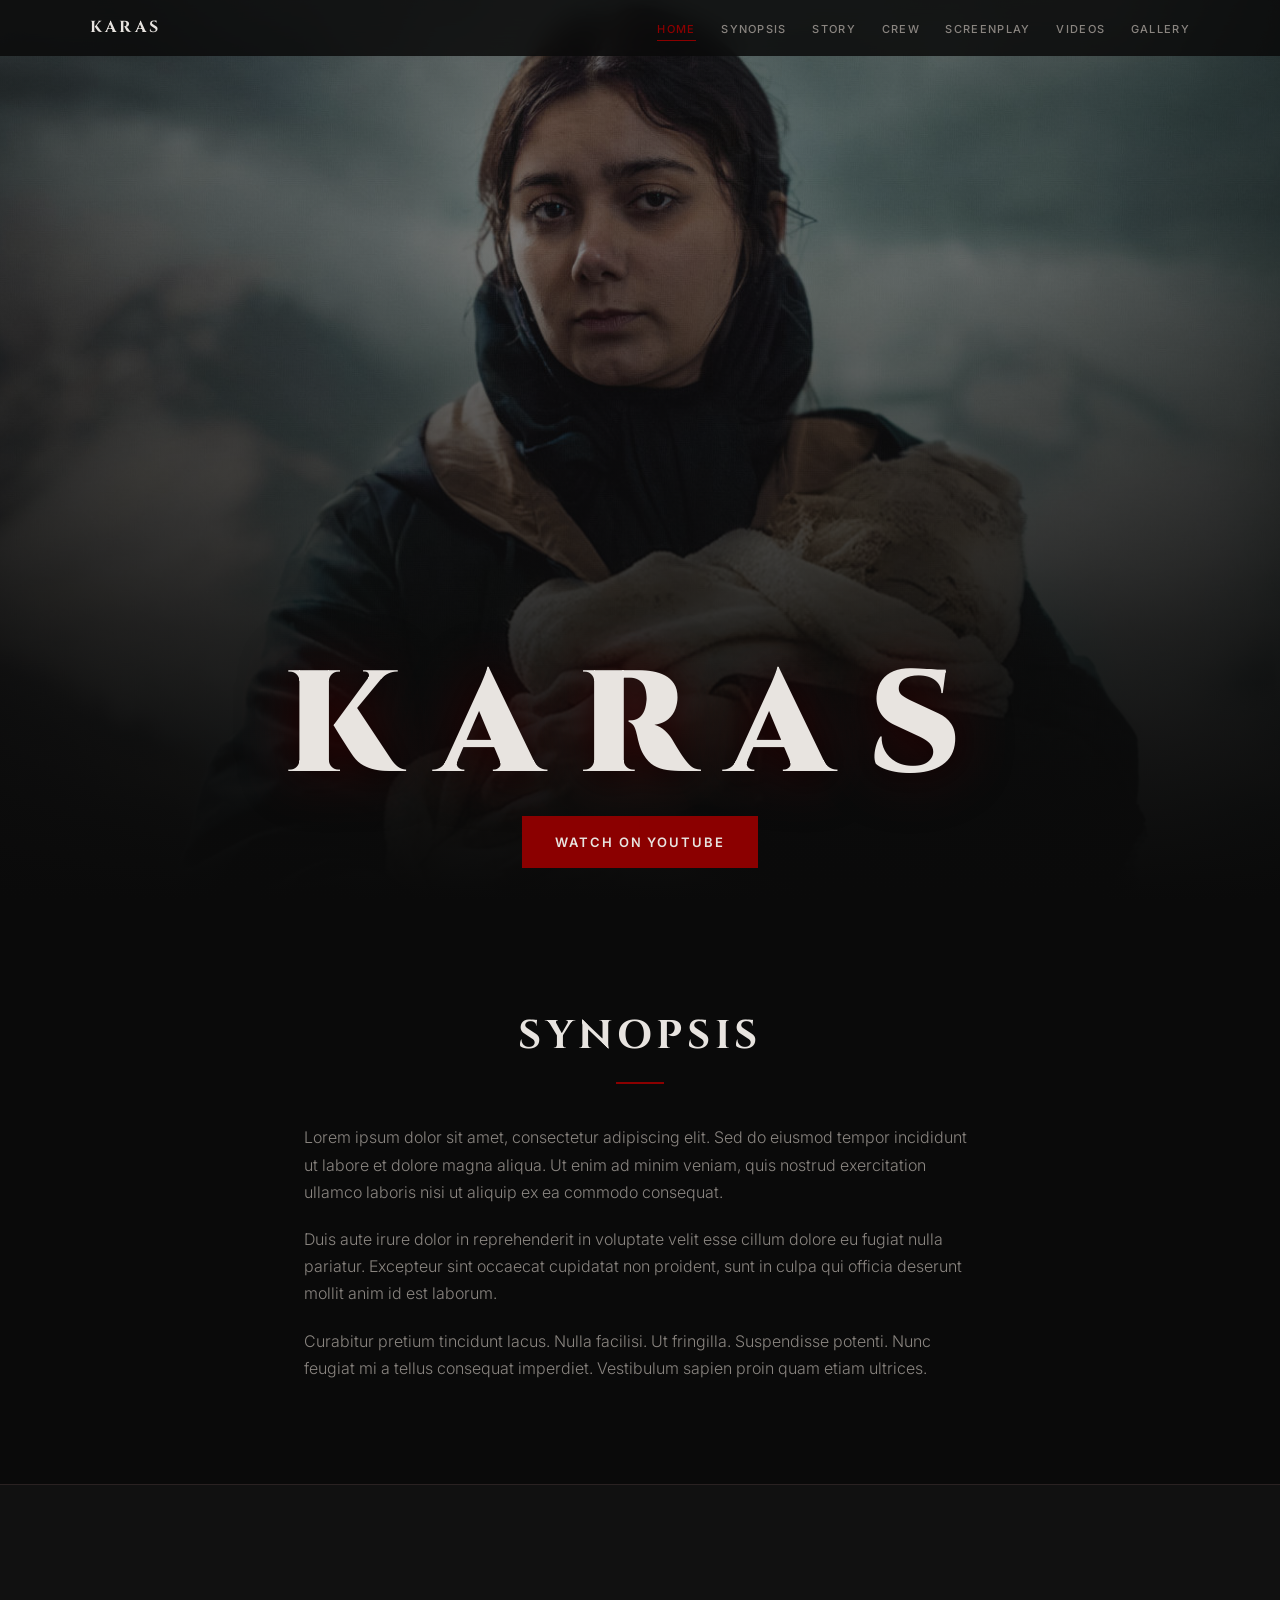
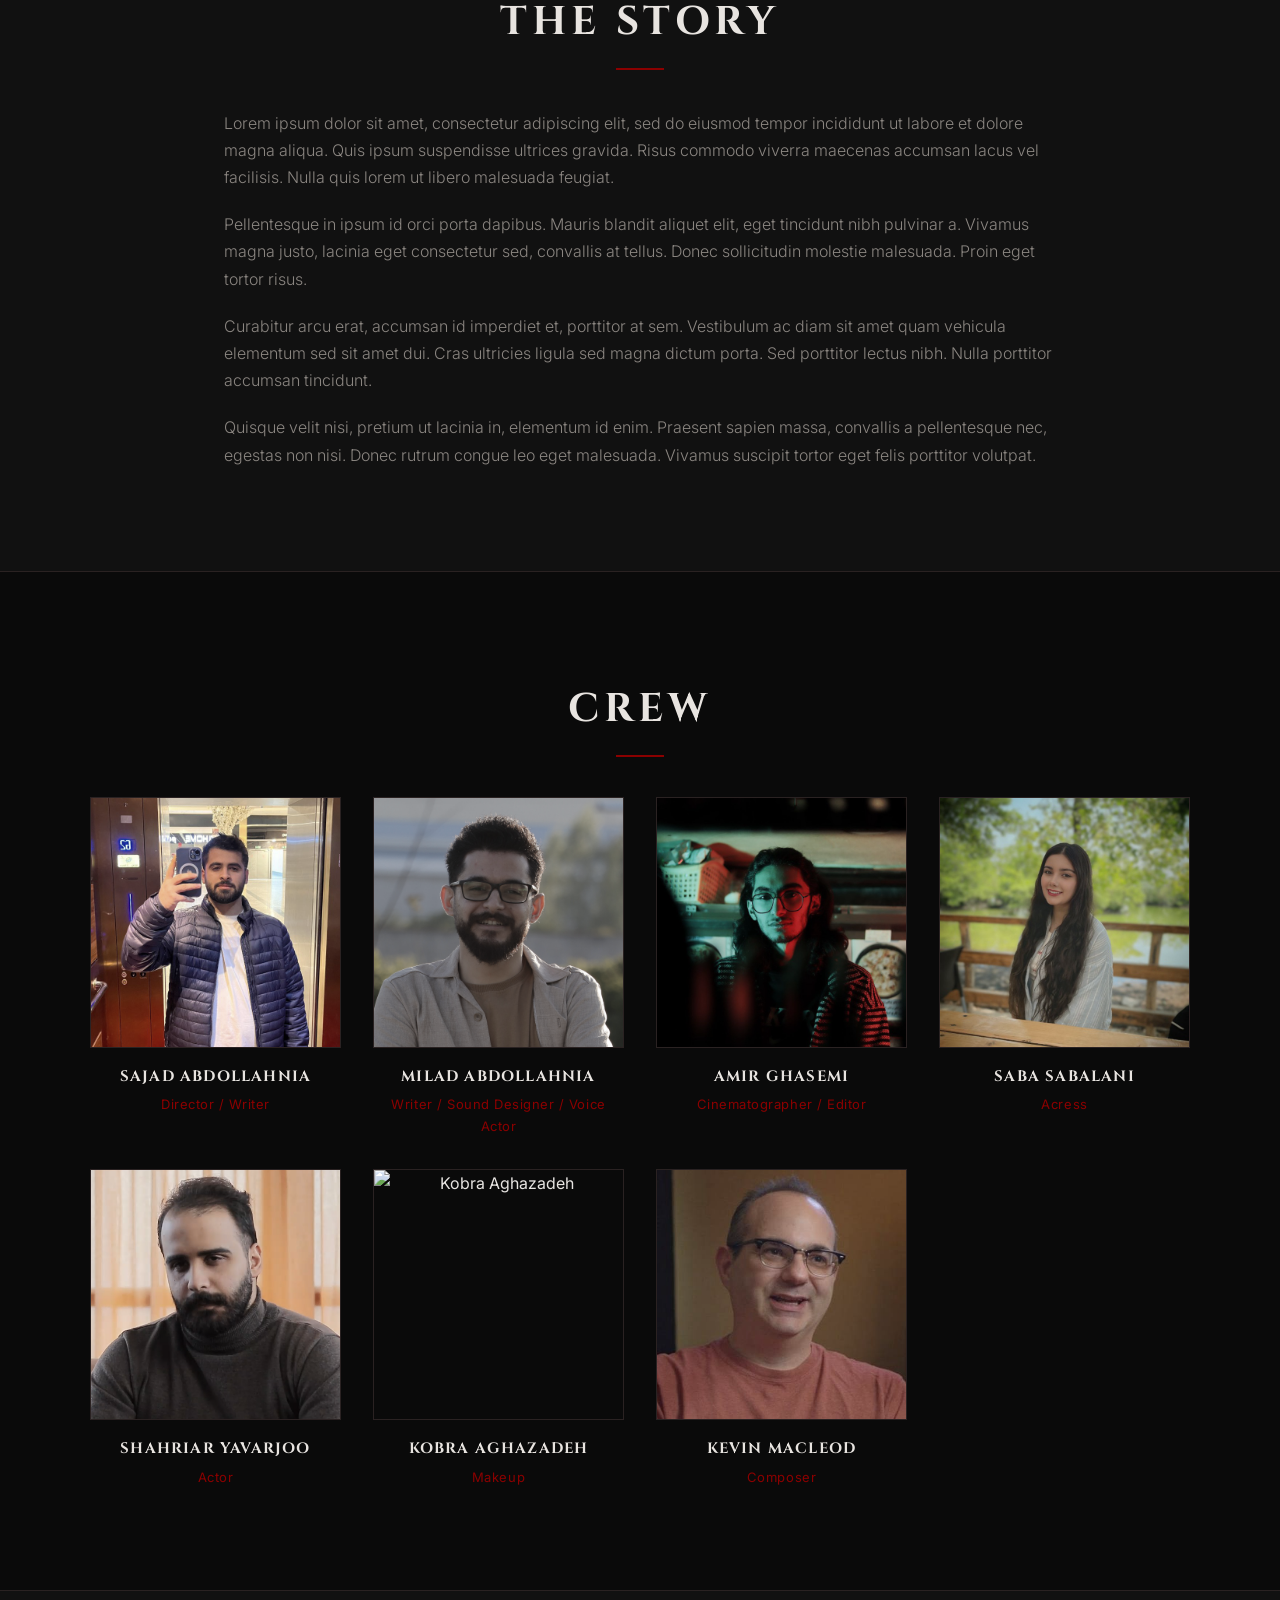
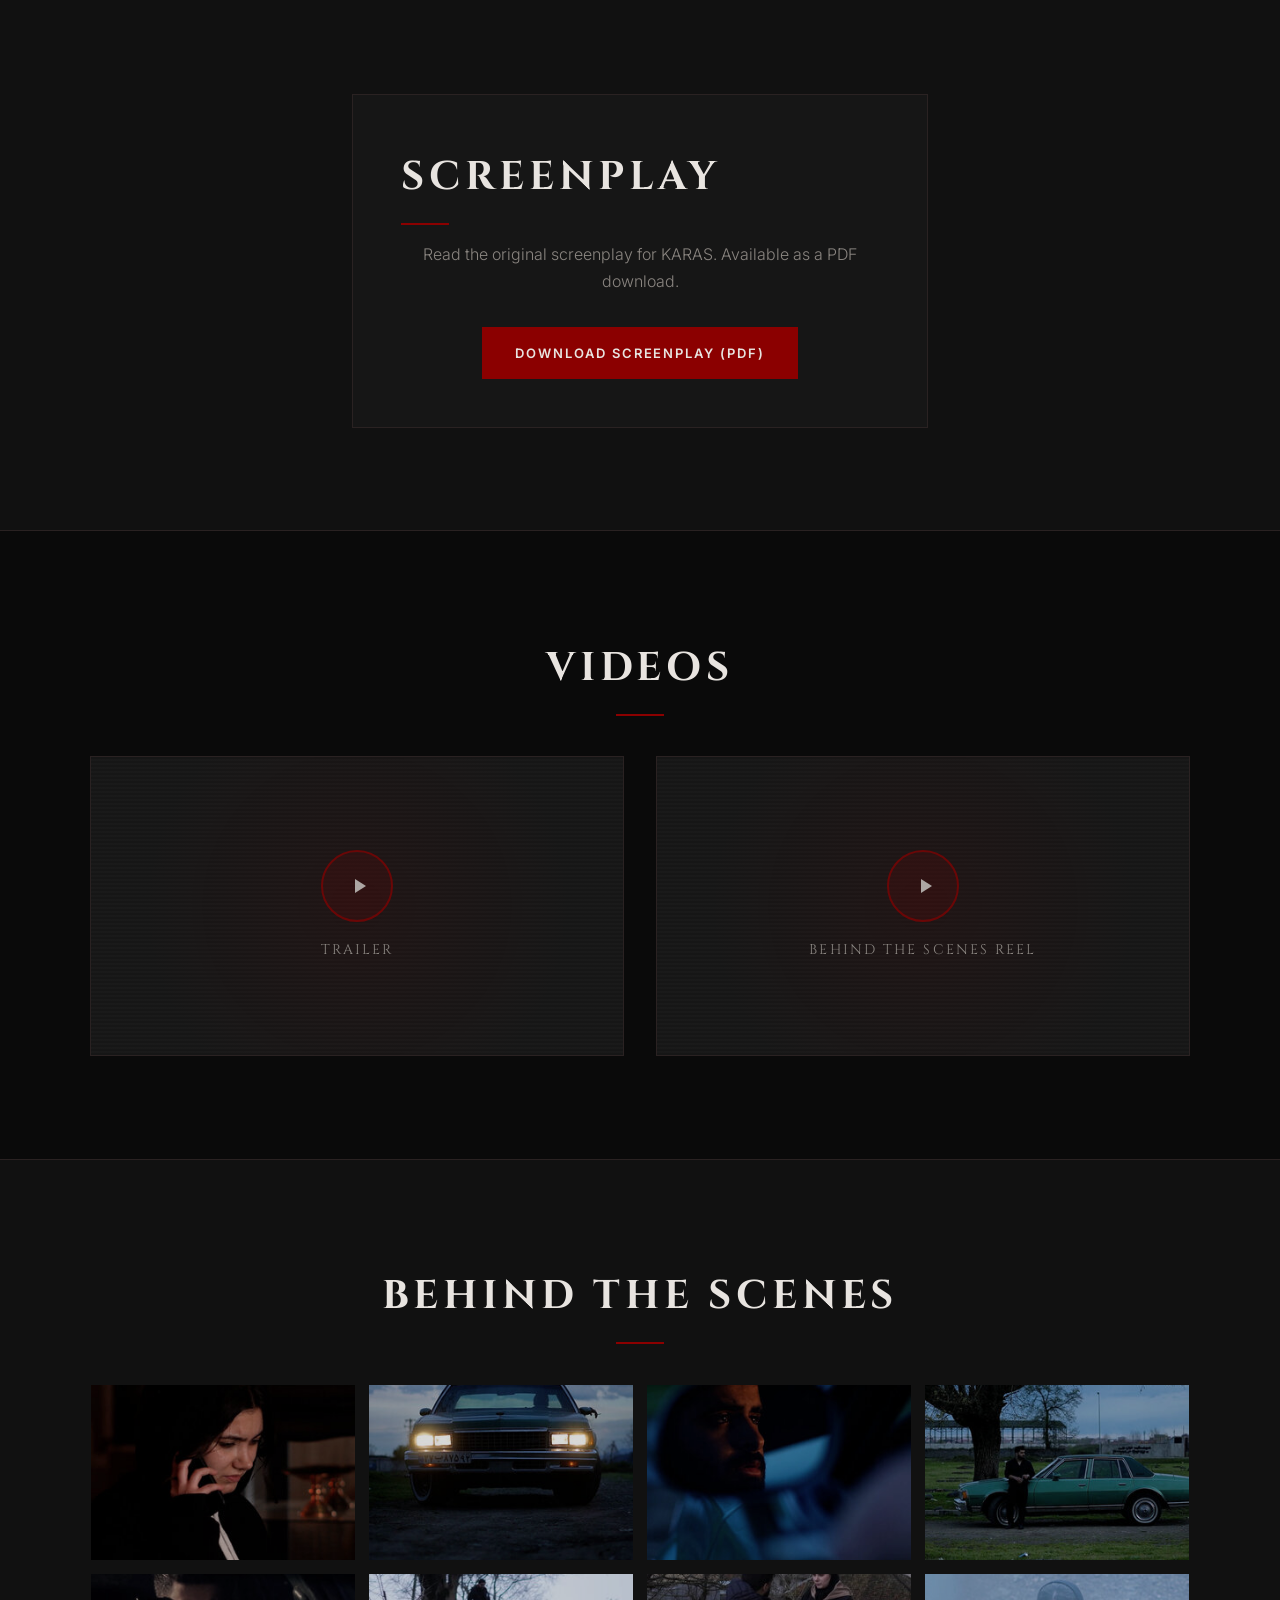
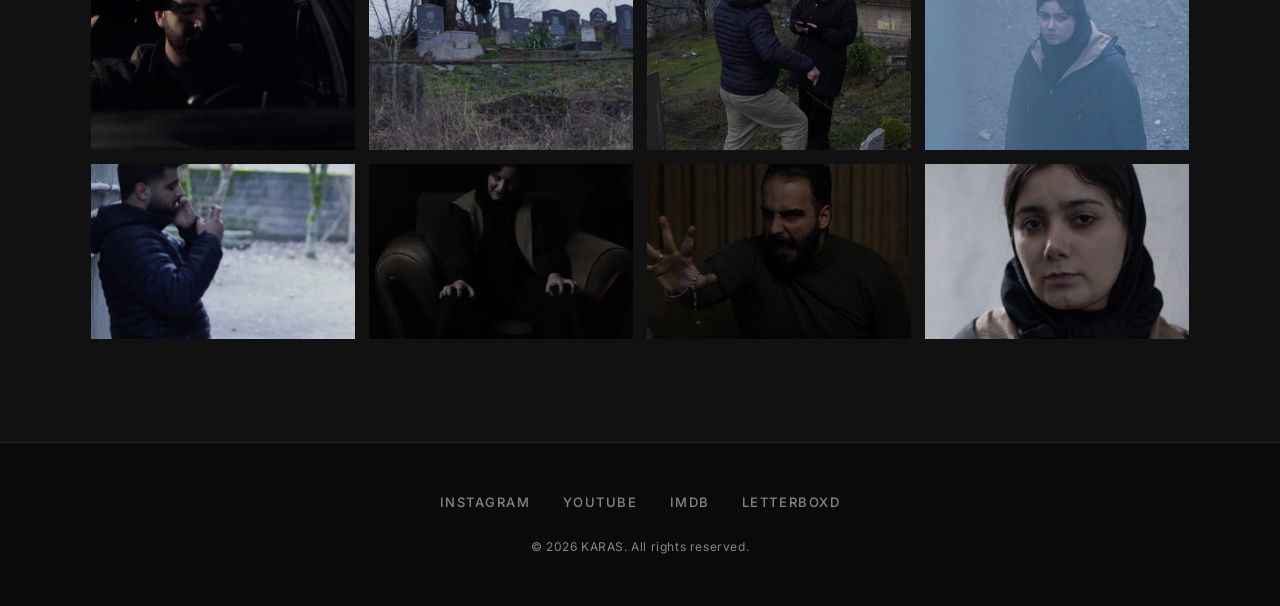
==== index.html @ c80a6f48 "add backstage images" ====
<!DOCTYPE html>
<html lang="en">
<head>
  <meta charset="UTF-8">
  <meta name="viewport" content="width=device-width, initial-scale=1.0">
  <meta name="description" content="KARAS — a horror short film. Watch the trailer, meet the crew, and explore behind the scenes.">
  <title>KARAS — Horror Short Film</title>
  <link rel="preconnect" href="https://fonts.googleapis.com">
  <link rel="preconnect" href="https://fonts.gstatic.com" crossorigin>
  <link href="https://fonts.googleapis.com/css2?family=Cinzel:wght@700;900&family=Inter:wght@300;400;500;600&display=swap" rel="stylesheet">
  <link rel="stylesheet" href="css/style.css">
</head>
<body>

  <nav class="nav" id="nav" aria-label="Main navigation">
    <div class="nav__inner">
      <a href="#hero" class="nav__logo">KARAS</a>
      <ul class="nav__links">
        <li><a href="#hero" class="nav__link" data-section="hero">Home</a></li>
        <li><a href="#synopsis" class="nav__link" data-section="synopsis">Synopsis</a></li>
        <li><a href="#story" class="nav__link" data-section="story">Story</a></li>
        <li><a href="#crew" class="nav__link" data-section="crew">Crew</a></li>
        <li><a href="#screenplay" class="nav__link" data-section="screenplay">Screenplay</a></li>
        <li><a href="#videos" class="nav__link" data-section="videos">Videos</a></li>
        <li><a href="#gallery" class="nav__link" data-section="gallery">Gallery</a></li>
      </ul>
    </div>
  </nav>

  <!-- ===================== HERO ===================== -->
  <header id="hero" class="hero">
    <!-- TODO: replace with real poster background image -->
    <div class="hero__bg" style="background-image: url('/images/poster/cover-01-crop.jpg');"></div>
    <div class="hero__overlay"></div>
    <div class="hero__content">
      <h1 class="hero__title">KARAS</h1>
      <!-- TODO: replace with real tagline -->
      <a href="#videos" class="btn btn--primary hero__cta">Watch on YouTube</a>
    </div>
    <div class="hero__scroll-hint" aria-hidden="true">
      <span></span>
    </div>
  </header>

  <main>

    <!-- ===================== SYNOPSIS ===================== -->
    <section id="synopsis" class="section section--synopsis">
      <div class="container">
        <h2 class="section__title">Synopsis</h2>
        <div class="section__body prose">
          <!-- TODO: real synopsis text -->
          <p>Lorem ipsum dolor sit amet, consectetur adipiscing elit. Sed do eiusmod tempor incididunt ut labore et dolore magna aliqua. Ut enim ad minim veniam, quis nostrud exercitation ullamco laboris nisi ut aliquip ex ea commodo consequat.</p>
          <!-- TODO: real synopsis text -->
          <p>Duis aute irure dolor in reprehenderit in voluptate velit esse cillum dolore eu fugiat nulla pariatur. Excepteur sint occaecat cupidatat non proident, sunt in culpa qui officia deserunt mollit anim id est laborum.</p>
          <!-- TODO: real synopsis text -->
          <p>Curabitur pretium tincidunt lacus. Nulla facilisi. Ut fringilla. Suspendisse potenti. Nunc feugiat mi a tellus consequat imperdiet. Vestibulum sapien proin quam etiam ultrices.</p>
        </div>
      </div>
    </section>

    <!-- ===================== THE STORY ===================== -->
    <section id="story" class="section section--story">
      <div class="container">
        <h2 class="section__title">The Story</h2>
        <div class="section__body prose prose--wide">
          <!-- TODO: real story / narrative text -->
          <p>Lorem ipsum dolor sit amet, consectetur adipiscing elit, sed do eiusmod tempor incididunt ut labore et dolore magna aliqua. Quis ipsum suspendisse ultrices gravida. Risus commodo viverra maecenas accumsan lacus vel facilisis. Nulla quis lorem ut libero malesuada feugiat.</p>
          <!-- TODO: real story / narrative text -->
          <p>Pellentesque in ipsum id orci porta dapibus. Mauris blandit aliquet elit, eget tincidunt nibh pulvinar a. Vivamus magna justo, lacinia eget consectetur sed, convallis at tellus. Donec sollicitudin molestie malesuada. Proin eget tortor risus.</p>
          <!-- TODO: real story / narrative text -->
          <p>Curabitur arcu erat, accumsan id imperdiet et, porttitor at sem. Vestibulum ac diam sit amet quam vehicula elementum sed sit amet dui. Cras ultricies ligula sed magna dictum porta. Sed porttitor lectus nibh. Nulla porttitor accumsan tincidunt.</p>
          <!-- TODO: real story / narrative text -->
          <p>Quisque velit nisi, pretium ut lacinia in, elementum id enim. Praesent sapien massa, convallis a pellentesque nec, egestas non nisi. Donec rutrum congue leo eget malesuada. Vivamus suscipit tortor eget felis porttitor volutpat.</p>
        </div>
      </div>
    </section>

    <!-- ===================== CREW ===================== -->
    <section id="crew" class="section section--crew">
      <div class="container">
        <h2 class="section__title">Crew</h2>
        <div class="crew-grid">

          <article class="crew-card">
            <div class="crew-card__photo">
              <img src="/images/crew/sajad-abdollahnia.jpg" alt="Sajad Abdollahnia" loading="lazy" width="400" height="400">
            </div>
            <h3 class="crew-card__name">Sajad Abdollahnia</h3>
            <p class="crew-card__role">Director / Writer</p>
          </article>

          <article class="crew-card">
            <div class="crew-card__photo">
              <img src="/images/crew/milad-abdollahnia.jpg" alt="Milad Abdollahnia" loading="lazy" width="400" height="400">
            </div>
            <h3 class="crew-card__name">Milad Abdollahnia</h3>
            <p class="crew-card__role">Writer / Sound Designer / Voice Actor</p>
          </article>

          <article class="crew-card">
            <div class="crew-card__photo">
              <img src="/images/crew/amir-ghasemi.jpg" alt="Amir Ghasemi" loading="lazy" width="400" height="400">
            </div>
            <h3 class="crew-card__name">Amir Ghasemi</h3>
            <p class="crew-card__role">Cinematographer / Editor</p>
          </article>

          <article class="crew-card">
            <div class="crew-card__photo">
              <img src="/images/crew/saba-sabalani.jpg" alt="Saba Sabalani" loading="lazy" width="400" height="400">
            </div>
            <h3 class="crew-card__name">Saba Sabalani</h3>
            <p class="crew-card__role">Acress</p>
          </article>

          <article class="crew-card">
            <div class="crew-card__photo">
              <img src="/images/crew/shahriar-yavarjoo.png" alt="Shahriar Yavarjoo" loading="lazy" width="400" height="400">
            </div>
            <h3 class="crew-card__name">Shahriar Yavarjoo</h3>
            <p class="crew-card__role">Actor</p>
          </article>

          <article class="crew-card">
            <div class="crew-card__photo">
              <img src="https://placehold.co/400x400/1a1a1a/8b0000?text=Crew+Name" alt="Kobra Aghazadeh" loading="lazy" width="400" height="400">
            </div>
            <h3 class="crew-card__name">Kobra Aghazadeh</h3>
            <p class="crew-card__role">Makeup</p>
          </article>

          <article class="crew-card">
            <div class="crew-card__photo">
              <img src="/images/crew/kevin-macleod.jpg" alt="Kevin MacLeod" loading="lazy" width="400" height="400">
            </div>
            <h3 class="crew-card__name">Kevin MacLeod</h3>
            <p class="crew-card__role">Composer</p>
          </article>

        </div>
      </div>
    </section>

    <!-- ===================== SCREENPLAY ===================== -->
    <section id="screenplay" class="section section--screenplay">
      <div class="container">
        <div class="screenplay-card">
          <h2 class="section__title section__title--inline">Screenplay</h2>
          <!-- TODO: real screenplay description -->
          <p class="screenplay-card__text">Read the original screenplay for KARAS. Available as a PDF download.</p>
          <a href="/screenplay/karas-screenplay.pdf" class="btn btn--primary" download>
            <!-- TODO: link to real screenplay PDF -->
            Download Screenplay (PDF)
          </a>
        </div>
      </div>
    </section>

    <!-- ===================== VIDEOS ===================== -->
    <section id="videos" class="section section--videos">
      <div class="container">
        <h2 class="section__title">Videos</h2>
        <div class="video-grid">

          <!-- TODO: replace with real trailer embed -->
          <div class="video-placeholder" role="img" aria-label="Trailer video placeholder">
            <div class="video-placeholder__inner">
              <button class="video-placeholder__play" type="button" aria-label="Play Trailer" disabled>
                <svg viewBox="0 0 24 24" aria-hidden="true"><path d="M8 5v14l11-7z"/></svg>
              </button>
              <span class="video-placeholder__label">Trailer</span>
            </div>
          </div>

          <!-- TODO: replace with real behind the scenes reel embed -->
          <div class="video-placeholder" role="img" aria-label="Behind the Scenes Reel video placeholder">
            <div class="video-placeholder__inner">
              <button class="video-placeholder__play" type="button" aria-label="Play Behind the Scenes Reel" disabled>
                <svg viewBox="0 0 24 24" aria-hidden="true"><path d="M8 5v14l11-7z"/></svg>
              </button>
              <span class="video-placeholder__label">Behind the Scenes Reel</span>
            </div>
          </div>

        </div>
      </div>
    </section>

    <!-- ===================== BEHIND THE SCENES GALLERY ===================== -->
    <section id="gallery" class="section section--gallery">
      <div class="container">
        <h2 class="section__title">Behind the Scenes</h2>
        <div class="gallery-grid">

          <button class="gallery-item" type="button" data-lightbox="/images/backstage/01.jpg" aria-label="View behind the scenes photo 1">
            <img src="/images/backstage/300x300/01.jpg" alt="Behind the scenes still 1" loading="lazy" width="600" height="400">
          </button>

          <button class="gallery-item" type="button" data-lightbox="/images/backstage/02.jpg" aria-label="View behind the scenes photo 2">
            <img src="/images/backstage/300x300/02.jpg" alt="Behind the scenes still 2" loading="lazy" width="600" height="400">
          </button>

          <button class="gallery-item" type="button" data-lightbox="/images/backstage/03.jpg" aria-label="View behind the scenes photo 3">
            <img src="/images/backstage/300x300/03.jpg" alt="Behind the scenes still 3" loading="lazy" width="600" height="400">
          </button>

          <button class="gallery-item" type="button" data-lightbox="/images/backstage/04.jpg" aria-label="View behind the scenes photo 4">
            <img src="/images/backstage/300x300/04.jpg" alt="Behind the scenes still 4" loading="lazy" width="600" height="400">
          </button>

          <button class="gallery-item" type="button" data-lightbox="/images/backstage/05.jpg" aria-label="View behind the scenes photo 5">
            <img src="/images/backstage/300x300/05.jpg" alt="Behind the scenes still 5" loading="lazy" width="600" height="400">
          </button>

          <button class="gallery-item" type="button" data-lightbox="/images/backstage/06.jpg" aria-label="View behind the scenes photo 6">
            <img src="/images/backstage/300x300/06.jpg" alt="Behind the scenes still 6" loading="lazy" width="600" height="400">
          </button>

          <button class="gallery-item" type="button" data-lightbox="/images/backstage/07.jpg" aria-label="View behind the scenes photo 7">
            <img src="/images/backstage/300x300/07.jpg" alt="Behind the scenes still 7" loading="lazy" width="600" height="400">
          </button>

          <button class="gallery-item" type="button" data-lightbox="/images/backstage/08.jpg" aria-label="View behind the scenes photo 8">
            <img src="/images/backstage/300x300/08.jpg" alt="Behind the scenes still 8" loading="lazy" width="600" height="400">
          </button>

          <button class="gallery-item" type="button" data-lightbox="/images/backstage/09.jpg" aria-label="View behind the scenes photo 9">
            <img src="/images/backstage/300x300/09.jpg" alt="Behind the scenes still 9" loading="lazy" width="600" height="400">
          </button>

          <button class="gallery-item" type="button" data-lightbox="/images/backstage/10.jpg" aria-label="View behind the scenes photo 10">
            <img src="/images/backstage/300x300/10.jpg" alt="Behind the scenes still 10" loading="lazy" width="600" height="400">
          </button>

          <button class="gallery-item" type="button" data-lightbox="/images/backstage/11.jpg" aria-label="View behind the scenes photo 11">
            <img src="/images/backstage/300x300/11.jpg" alt="Behind the scenes still 11" loading="lazy" width="600" height="400">
          </button>

          <button class="gallery-item" type="button" data-lightbox="/images/backstage/12.jpg" aria-label="View behind the scenes photo 12">
            <img src="/images/backstage/300x300/12.jpg" alt="Behind the scenes still 12" loading="lazy" width="600" height="400">
          </button>

        </div>
      </div>
    </section>

  </main>

  <!-- ===================== FOOTER ===================== -->
  <footer class="footer">
    <div class="container footer__inner">
      <nav class="footer__social" aria-label="Social media links">
        <!-- TODO: replace with real social media URLs -->
        <a href="#" class="footer__social-link" aria-label="Instagram">Instagram</a>
        <!-- TODO: replace with real social media URLs -->
        <a href="#" class="footer__social-link" aria-label="YouTube">YouTube</a>
        <!-- TODO: replace with real social media URLs -->
        <a href="#" class="footer__social-link" aria-label="IMDb">IMDb</a>
        <!-- TODO: replace with real social media URLs -->
        <a href="#" class="footer__social-link" aria-label="Letterboxd">Letterboxd</a>
      </nav>
      <!-- TODO: update copyright year and holder -->
      <p class="footer__copy">&copy; 2026 KARAS. All rights reserved.</p>
    </div>
  </footer>

  <!-- Lightbox -->
  <div id="lightbox" class="lightbox" hidden aria-hidden="true" role="dialog" aria-modal="true" aria-label="Image viewer">
    <button class="lightbox__close" type="button" aria-label="Close lightbox">&times;</button>
    <button class="lightbox__nav lightbox__nav--prev" type="button" aria-label="Previous image">&#8249;</button>
    <button class="lightbox__nav lightbox__nav--next" type="button" aria-label="Next image">&#8250;</button>
    <div class="lightbox__content">
      <img class="lightbox__img" src="" alt="">
    </div>
  </div>

  <script src="js/script.js"></script>
</body>
</html>
---- css/style.css ----
/* ===================== VARIABLES ===================== */
:root {
  --color-bg: #0a0a0a;
  --color-bg-elevated: #111111;
  --color-bg-card: #161616;
  --color-text: #e8e4e0;
  --color-text-muted: #8a8580;
  --color-accent: #8b0000;
  --color-accent-hover: #a50000;
  --color-accent-glow: rgba(139, 0, 0, 0.35);
  --color-border: #2a2222;

  --font-display: 'Cinzel', Georgia, serif;
  --font-body: 'Inter', system-ui, sans-serif;

  --container-max: 1100px;
  --section-padding: clamp(4rem, 8vw, 7rem);
  --nav-height: 3.5rem;
  --transition: 0.3s ease;
}

/* ===================== RESET & BASE ===================== */
*,
*::before,
*::after {
  box-sizing: border-box;
  margin: 0;
  padding: 0;
}

html {
  scroll-behavior: smooth;
  scroll-padding-top: var(--nav-height);
  font-size: 16px;
}

@media (prefers-reduced-motion: reduce) {
  html {
    scroll-behavior: auto;
  }
}

body {
  font-family: var(--font-body);
  font-weight: 400;
  line-height: 1.7;
  color: var(--color-text);
  background-color: var(--color-bg);
  -webkit-font-smoothing: antialiased;
}

img {
  display: block;
  max-width: 100%;
  height: auto;
}

a {
  color: inherit;
  text-decoration: none;
}

button {
  font: inherit;
  cursor: pointer;
  border: none;
  background: none;
  color: inherit;
}

/* ===================== UTILITIES ===================== */
.container {
  width: min(var(--container-max), 100% - 2rem);
  margin-inline: auto;
}

.section,
.hero {
  scroll-margin-top: var(--nav-height);
}

.section {
  padding-block: var(--section-padding);
}

/* ===================== NAV ===================== */
.nav {
  position: fixed;
  top: 0;
  left: 0;
  right: 0;
  z-index: 100;
  height: var(--nav-height);
  background: rgba(10, 10, 10, 0.85);
  backdrop-filter: blur(12px);
  -webkit-backdrop-filter: blur(12px);
  border-bottom: 1px solid transparent;
  transition: border-color var(--transition), background var(--transition);
}

.nav.is-scrolled {
  background: rgba(10, 10, 10, 0.95);
  border-bottom-color: var(--color-border);
}

.nav__inner {
  display: flex;
  align-items: center;
  justify-content: space-between;
  gap: 1.5rem;
  height: 100%;
  width: min(var(--container-max), 100% - 2rem);
  margin-inline: auto;
}

.nav__logo {
  flex-shrink: 0;
  font-family: var(--font-display);
  font-size: 1rem;
  font-weight: 700;
  letter-spacing: 0.2em;
  color: var(--color-text);
  transition: color var(--transition);
}

.nav__logo:hover,
.nav__logo:focus-visible {
  color: var(--color-accent);
  outline: none;
}

.nav__links {
  display: flex;
  align-items: center;
  gap: clamp(0.75rem, 2vw, 1.75rem);
  list-style: none;
  overflow-x: auto;
  scrollbar-width: none;
  -ms-overflow-style: none;
}

.nav__links::-webkit-scrollbar {
  display: none;
}

.nav__link {
  flex-shrink: 0;
  font-size: 0.6875rem;
  font-weight: 500;
  letter-spacing: 0.12em;
  text-transform: uppercase;
  color: var(--color-text-muted);
  white-space: nowrap;
  padding-block: 0.25rem;
  position: relative;
  transition: color var(--transition);
}

.nav__link::after {
  content: '';
  position: absolute;
  left: 0;
  right: 0;
  bottom: -0.125rem;
  height: 2px;
  background: var(--color-accent);
  transform: scaleX(0);
  transition: transform var(--transition);
}

.nav__link:hover,
.nav__link:focus-visible {
  color: var(--color-text);
  outline: none;
}

.nav__link.is-active {
  color: var(--color-accent);
}

.nav__link.is-active::after {
  transform: scaleX(1);
}

.section__title {
  font-family: var(--font-display);
  font-size: clamp(1.75rem, 4vw, 2.5rem);
  font-weight: 700;
  letter-spacing: 0.12em;
  text-transform: uppercase;
  color: var(--color-text);
  text-align: center;
  margin-bottom: 2.5rem;
  position: relative;
}

.section__title::after {
  content: '';
  display: block;
  width: 3rem;
  height: 2px;
  background: var(--color-accent);
  margin: 0.75rem auto 0;
}

.section__title--inline {
  text-align: left;
}

.section__title--inline::after {
  margin-left: 0;
}

.prose {
  max-width: 42rem;
  margin-inline: auto;
  color: var(--color-text-muted);
  font-weight: 300;
}

.prose--wide {
  max-width: 52rem;
}

.prose p + p {
  margin-top: 1.25rem;
}

/* ===================== BUTTONS ===================== */
.btn {
  display: inline-flex;
  align-items: center;
  justify-content: center;
  padding: 0.875rem 2rem;
  font-family: var(--font-body);
  font-size: 0.8125rem;
  font-weight: 600;
  letter-spacing: 0.15em;
  text-transform: uppercase;
  border: 1px solid var(--color-accent);
  transition: background var(--transition), color var(--transition), box-shadow var(--transition);
}

.btn--primary {
  color: var(--color-text);
  background: var(--color-accent);
}

.btn--primary:hover,
.btn--primary:focus-visible {
  background: var(--color-accent-hover);
  box-shadow: 0 0 24px var(--color-accent-glow);
  outline: none;
}

/* ===================== HERO ===================== */
.hero {
  position: relative;
  display: flex;
  align-items: end;
  justify-content: center;
  min-height: 100svh;
  overflow: hidden;
  text-align: center;
}

.hero__bg {
  position: absolute;
  inset: 0;
  background-size: cover;
  background-position: center top;
  background-repeat: no-repeat;
  transform: scale(1.05);
}

.hero__overlay {
  position: absolute;
  inset: 0;
  background:
    linear-gradient(to bottom, rgba(10, 10, 10, 0.3) 0%, rgba(10, 10, 10, 0.85) 70%, var(--color-bg) 100%),
    radial-gradient(ellipse at center, transparent 30%, rgba(10, 10, 10, 0.6) 100%);
}

.hero__content {
  position: relative;
  z-index: 1;
  padding: 2rem 1.5rem;
  animation: fadeUp 1.2s ease both;
}

.hero__title {
  font-family: var(--font-display);
  font-size: clamp(4rem, 15vw, 9rem);
  font-weight: 900;
  letter-spacing: 0.25em;
  line-height: 1;
  color: var(--color-text);
  text-shadow: 0 0 60px var(--color-accent-glow), 0 4px 30px rgba(0, 0, 0, 0.8);
  margin-bottom: 1rem;
}

.hero__tagline {
  font-size: clamp(1rem, 2.5vw, 1.25rem);
  font-weight: 300;
  font-style: italic;
  color: var(--color-text-muted);
  letter-spacing: 0.05em;
  margin-bottom: 2.5rem;
}

.hero__cta {
  animation: fadeUp 1.2s 0.3s ease both;
}

.hero__scroll-hint {
  position: absolute;
  bottom: 2rem;
  left: 50%;
  transform: translateX(-50%);
  z-index: 1;
}

.hero__scroll-hint span {
  display: block;
  width: 1px;
  height: 3rem;
  background: linear-gradient(to bottom, transparent, var(--color-accent));
  animation: scrollPulse 2s ease infinite;
}

@keyframes fadeUp {
  from {
    opacity: 0;
    transform: translateY(24px);
  }
  to {
    opacity: 1;
    transform: translateY(0);
  }
}

@keyframes scrollPulse {
  0%, 100% { opacity: 0.3; }
  50% { opacity: 1; }
}

/* ===================== SYNOPSIS & STORY ===================== */
.section--synopsis {
  background: var(--color-bg);
}

.section--story {
  background: var(--color-bg-elevated);
  border-block: 1px solid var(--color-border);
}

/* ===================== CREW ===================== */
.section--crew {
  background: var(--color-bg);
}

.crew-grid {
  display: grid;
  grid-template-columns: repeat(auto-fill, minmax(220px, 1fr));
  gap: 2rem;
}

.crew-card {
  text-align: center;
  transition: transform var(--transition);
}

.crew-card:hover {
  transform: translateY(-4px);
}

.crew-card__photo {
  aspect-ratio: 1;
  overflow: hidden;
  border: 1px solid var(--color-border);
  margin-bottom: 1rem;
  position: relative;
}

.crew-card__photo::after {
  content: '';
  position: absolute;
  inset: 0;
  background: linear-gradient(to top, rgba(139, 0, 0, 0.15), transparent 50%);
  pointer-events: none;
  opacity: 0;
  transition: opacity var(--transition);
}

.crew-card:hover .crew-card__photo::after {
  opacity: 1;
}

.crew-card__photo img {
  width: 100%;
  height: 100%;
  object-fit: cover;
  filter: grayscale(30%);
  transition: filter var(--transition);
}

.crew-card:hover .crew-card__photo img {
  filter: grayscale(0%);
}

.crew-card__name {
  font-family: var(--font-display);
  font-size: 0.9375rem;
  font-weight: 700;
  letter-spacing: 0.08em;
  text-transform: uppercase;
  margin-bottom: 0.25rem;
}

.crew-card__role {
  font-size: 0.8125rem;
  color: var(--color-accent);
  letter-spacing: 0.04em;
}

/* ===================== SCREENPLAY ===================== */
.section--screenplay {
  background: var(--color-bg-elevated);
  border-block: 1px solid var(--color-border);
}

.screenplay-card {
  max-width: 36rem;
  margin-inline: auto;
  padding: clamp(2rem, 5vw, 3rem);
  background: var(--color-bg-card);
  border: 1px solid var(--color-border);
  text-align: center;
}

.screenplay-card .section__title {
  margin-bottom: 1rem;
}

.screenplay-card__text {
  color: var(--color-text-muted);
  font-weight: 300;
  margin-bottom: 2rem;
}

/* ===================== VIDEOS ===================== */
.section--videos {
  background: var(--color-bg);
}

.video-grid {
  display: grid;
  grid-template-columns: repeat(auto-fit, minmax(min(100%, 480px), 1fr));
  gap: 2rem;
}

.video-placeholder {
  aspect-ratio: 16 / 9;
  background: var(--color-bg-card);
  border: 1px solid var(--color-border);
  position: relative;
  overflow: hidden;
}

.video-placeholder::before {
  content: '';
  position: absolute;
  inset: 0;
  background:
    radial-gradient(circle at center, rgba(139, 0, 0, 0.08) 0%, transparent 70%),
    repeating-linear-gradient(
      0deg,
      transparent,
      transparent 2px,
      rgba(255, 255, 255, 0.015) 2px,
      rgba(255, 255, 255, 0.015) 4px
    );
}

.video-placeholder__inner {
  position: relative;
  z-index: 1;
  display: flex;
  flex-direction: column;
  align-items: center;
  justify-content: center;
  height: 100%;
  gap: 1rem;
}

.video-placeholder__play {
  width: 4.5rem;
  height: 4.5rem;
  border-radius: 50%;
  border: 2px solid var(--color-accent);
  display: flex;
  align-items: center;
  justify-content: center;
  color: var(--color-text);
  background: rgba(139, 0, 0, 0.2);
  transition: background var(--transition), box-shadow var(--transition), transform var(--transition);
  opacity: 0.7;
}

.video-placeholder__play svg {
  width: 1.5rem;
  height: 1.5rem;
  fill: currentColor;
  margin-left: 0.2rem;
}

.video-placeholder__label {
  font-family: var(--font-display);
  font-size: 0.875rem;
  letter-spacing: 0.15em;
  text-transform: uppercase;
  color: var(--color-text-muted);
}

/* ===================== GALLERY ===================== */
.section--gallery {
  background: var(--color-bg-elevated);
  border-top: 1px solid var(--color-border);
}

.gallery-grid {
  display: grid;
  grid-template-columns: repeat(auto-fill, minmax(260px, 1fr));
  gap: 0.75rem;
}

.gallery-item {
  aspect-ratio: 3 / 2;
  overflow: hidden;
  padding: 0;
  border: 1px solid transparent;
  transition: border-color var(--transition), transform var(--transition);
}

.gallery-item:hover,
.gallery-item:focus-visible {
  border-color: var(--color-accent);
  transform: scale(1.02);
  outline: none;
  z-index: 1;
}

.gallery-item img {
  width: 100%;
  height: 100%;
  object-fit: cover;
  filter: brightness(0.85) saturate(0.8);
  transition: filter var(--transition), transform var(--transition);
}

.gallery-item:hover img,
.gallery-item:focus-visible img {
  filter: brightness(1) saturate(1);
  transform: scale(1.05);
}

/* ===================== LIGHTBOX ===================== */
.lightbox {
  position: fixed;
  inset: 0;
  z-index: 1000;
  display: flex;
  align-items: center;
  justify-content: center;
  background: rgba(0, 0, 0, 0.92);
  backdrop-filter: blur(8px);
  opacity: 0;
  visibility: hidden;
  transition: opacity var(--transition), visibility var(--transition);
}

.lightbox.is-open {
  opacity: 1;
  visibility: visible;
}

.lightbox[hidden] {
  display: none;
}

.lightbox:not([hidden]).is-open {
  display: flex;
}

.lightbox__content {
  max-width: 90vw;
  max-height: 85vh;
}

.lightbox__img {
  max-width: 90vw;
  max-height: 85vh;
  object-fit: contain;
  border: 1px solid var(--color-border);
}

.lightbox__close {
  position: absolute;
  top: 1.5rem;
  right: 1.5rem;
  font-size: 2.5rem;
  line-height: 1;
  color: var(--color-text-muted);
  transition: color var(--transition);
  z-index: 1;
}

.lightbox__close:hover,
.lightbox__close:focus-visible {
  color: var(--color-accent);
  outline: none;
}

.lightbox__nav {
  position: absolute;
  top: 50%;
  transform: translateY(-50%);
  font-size: 3rem;
  line-height: 1;
  color: var(--color-text-muted);
  padding: 1rem;
  transition: color var(--transition);
  z-index: 1;
}

.lightbox__nav:hover,
.lightbox__nav:focus-visible {
  color: var(--color-accent);
  outline: none;
}

.lightbox__nav--prev { left: 0.5rem; }
.lightbox__nav--next { right: 0.5rem; }

/* ===================== FOOTER ===================== */
.footer {
  padding: 3rem 0;
  background: var(--color-bg);
  border-top: 1px solid var(--color-border);
}

.footer__inner {
  display: flex;
  flex-direction: column;
  align-items: center;
  gap: 1.5rem;
  text-align: center;
}

.footer__social {
  display: flex;
  flex-wrap: wrap;
  justify-content: center;
  gap: 1.5rem 2rem;
}

.footer__social-link {
  font-size: 0.8125rem;
  font-weight: 500;
  letter-spacing: 0.12em;
  text-transform: uppercase;
  color: var(--color-text-muted);
  transition: color var(--transition);
}

.footer__social-link:hover,
.footer__social-link:focus-visible {
  color: var(--color-accent);
  outline: none;
}

.footer__copy {
  font-size: 0.75rem;
  color: var(--color-text-muted);
  letter-spacing: 0.05em;
}

/* ===================== RESPONSIVE ===================== */
@media (max-width: 768px) {
  :root {
    --nav-height: 3.25rem;
  }

  .nav__inner {
    width: 100%;
    padding-inline: 1rem;
  }

  .nav__links {
    gap: 1rem;
  }

  .hero__title {
    letter-spacing: 0.15em;
  }

  .crew-grid {
    grid-template-columns: repeat(2, 1fr);
    gap: 1.25rem;
  }

  .gallery-grid {
    grid-template-columns: repeat(2, 1fr);
    gap: 0.5rem;
  }

  .lightbox__nav {
    font-size: 2rem;
    padding: 0.5rem;
  }
}

@media (max-width: 480px) {
  .crew-grid {
    grid-template-columns: 1fr;
    max-width: 280px;
    margin-inline: auto;
  }
}
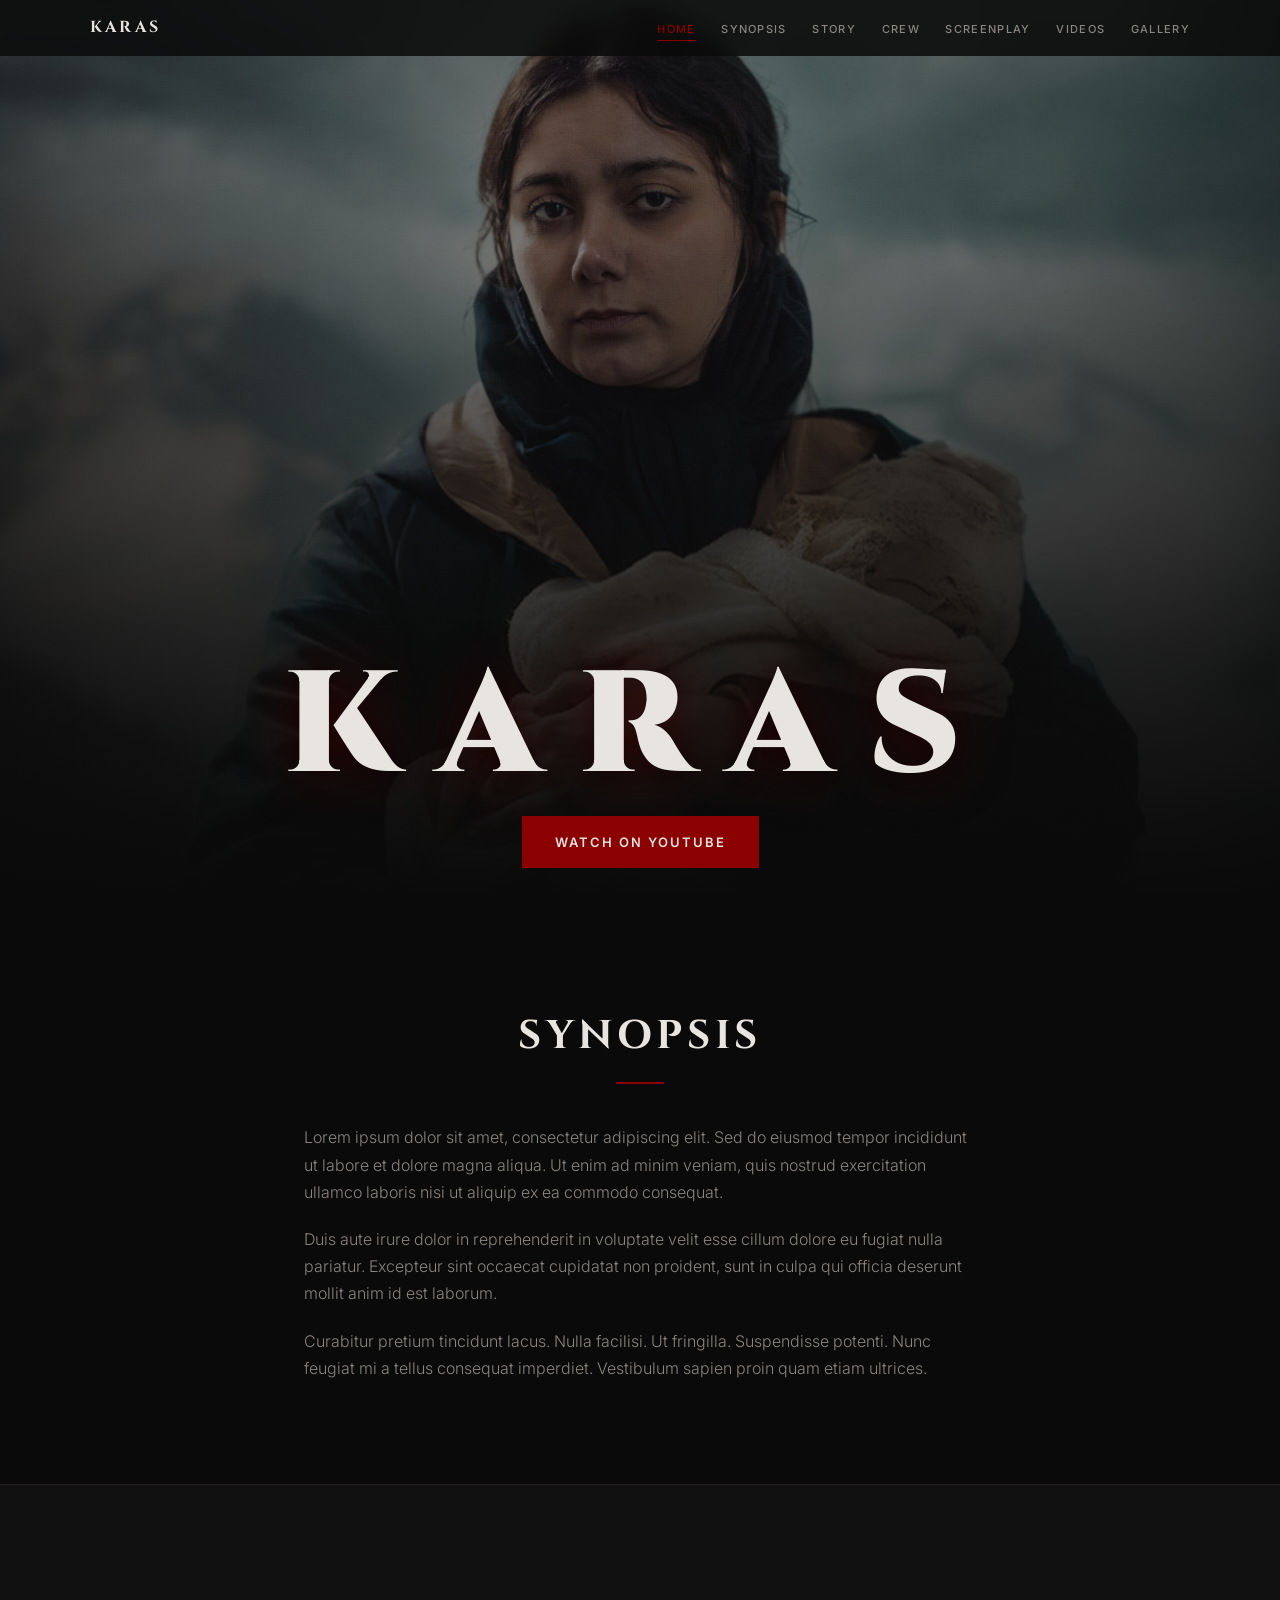
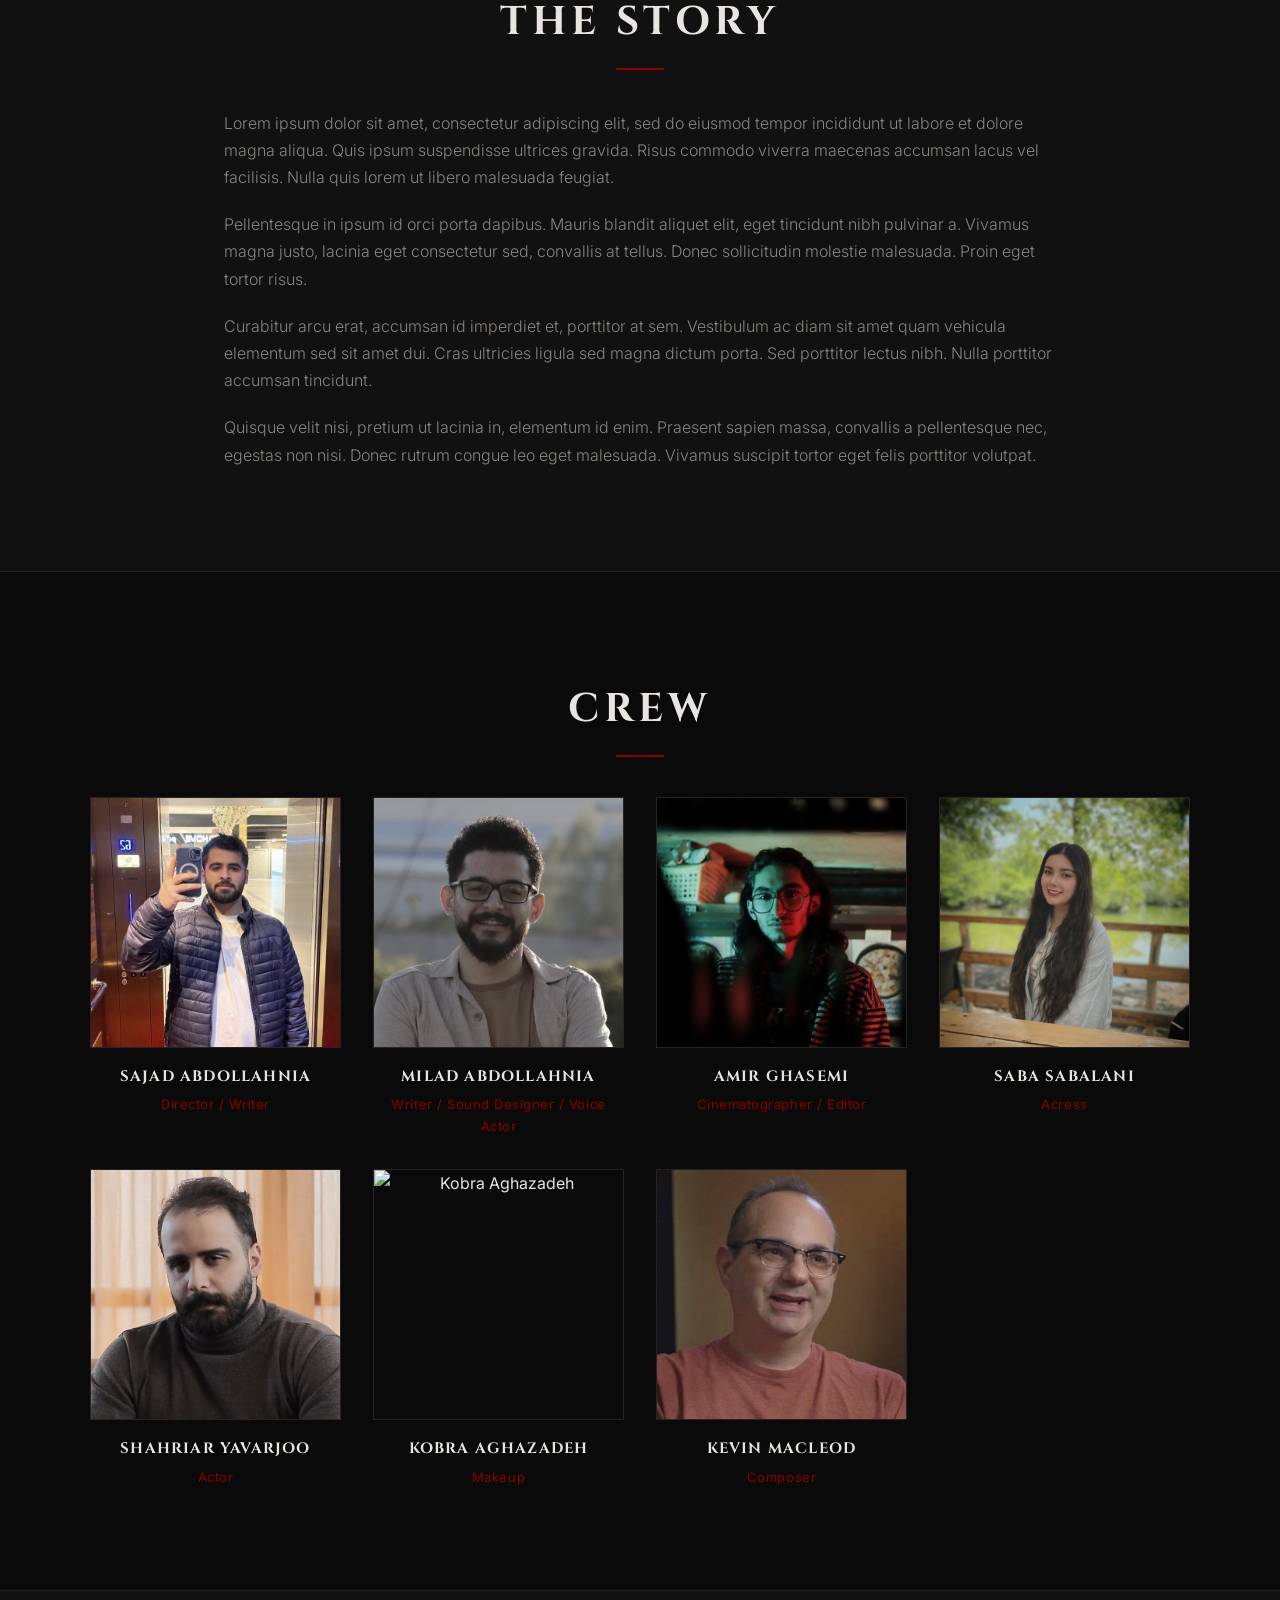
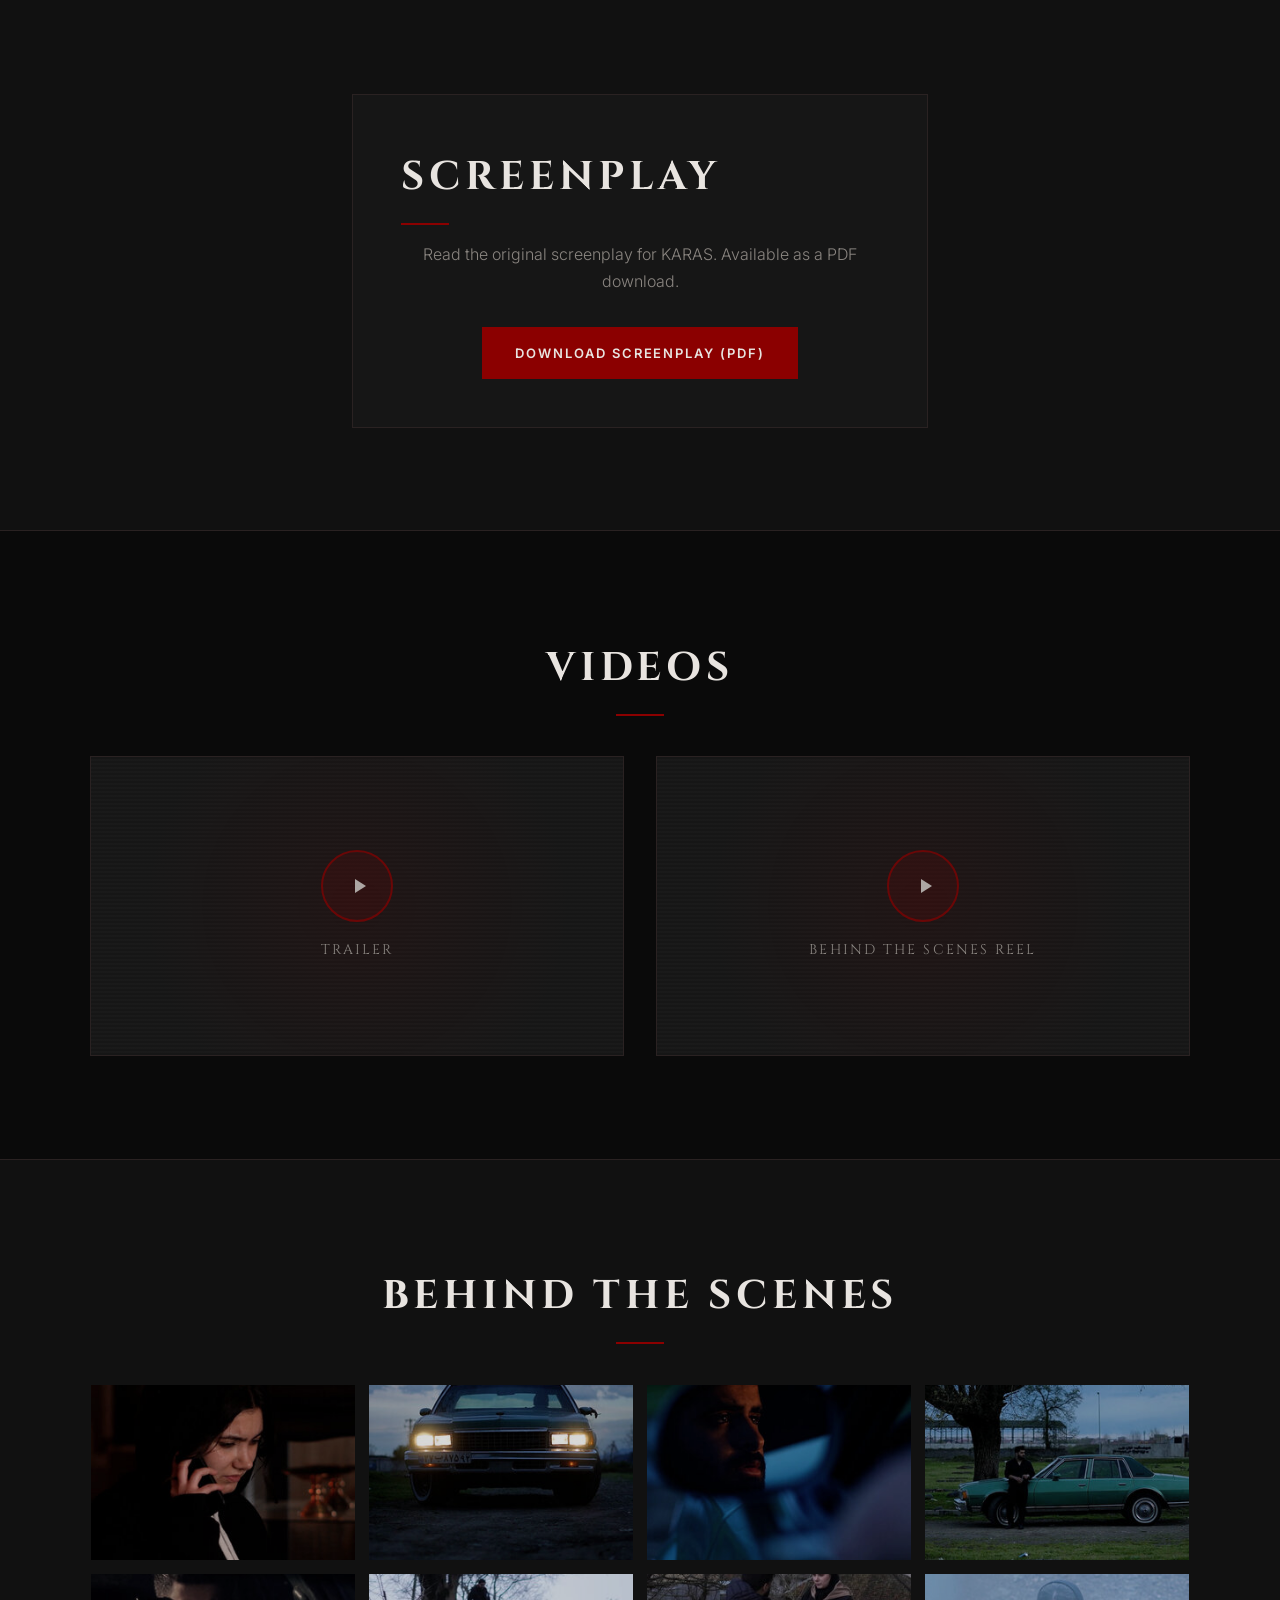
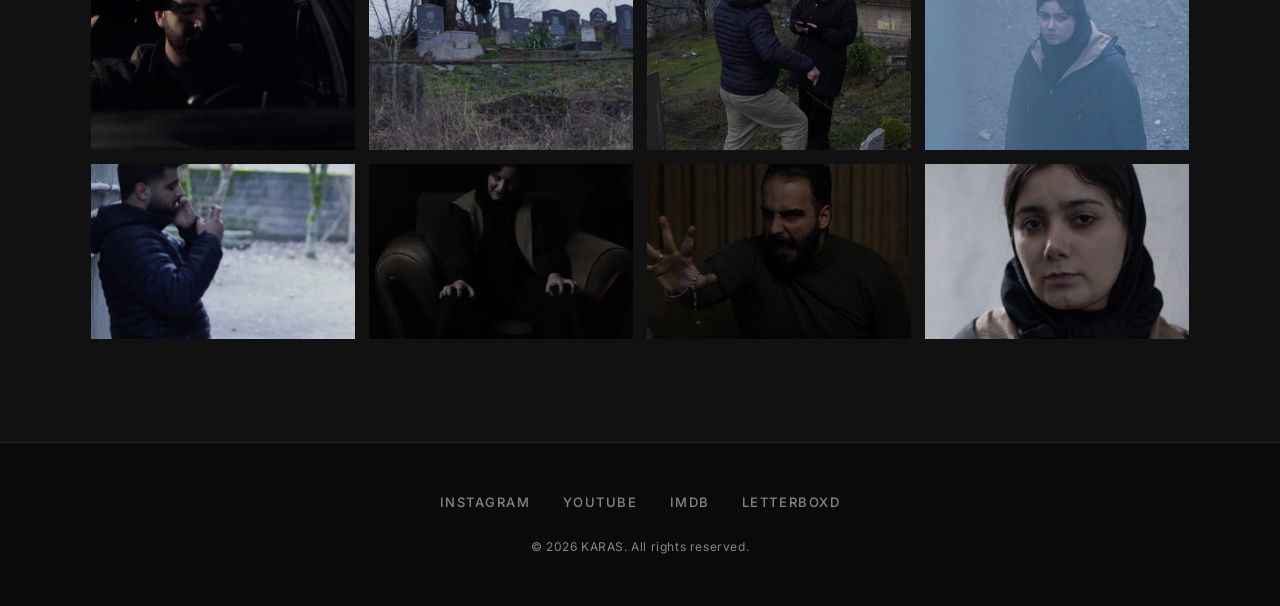
==== commit 3ffd8f63: "update images" ====
--- a/index.html
+++ b/index.html
@@ -116,7 +116,7 @@
 
           <article class="crew-card">
             <div class="crew-card__photo">
-              <img src="/images/crew/shahriar-yavarjoo.png" alt="Shahriar Yavarjoo" loading="lazy" width="400" height="400">
+              <img src="/images/crew/shahriar-yavarjoo.jpg" alt="Shahriar Yavarjoo" loading="lazy" width="400" height="400">
             </div>
             <h3 class="crew-card__name">Shahriar Yavarjoo</h3>
             <p class="crew-card__role">Actor</p>
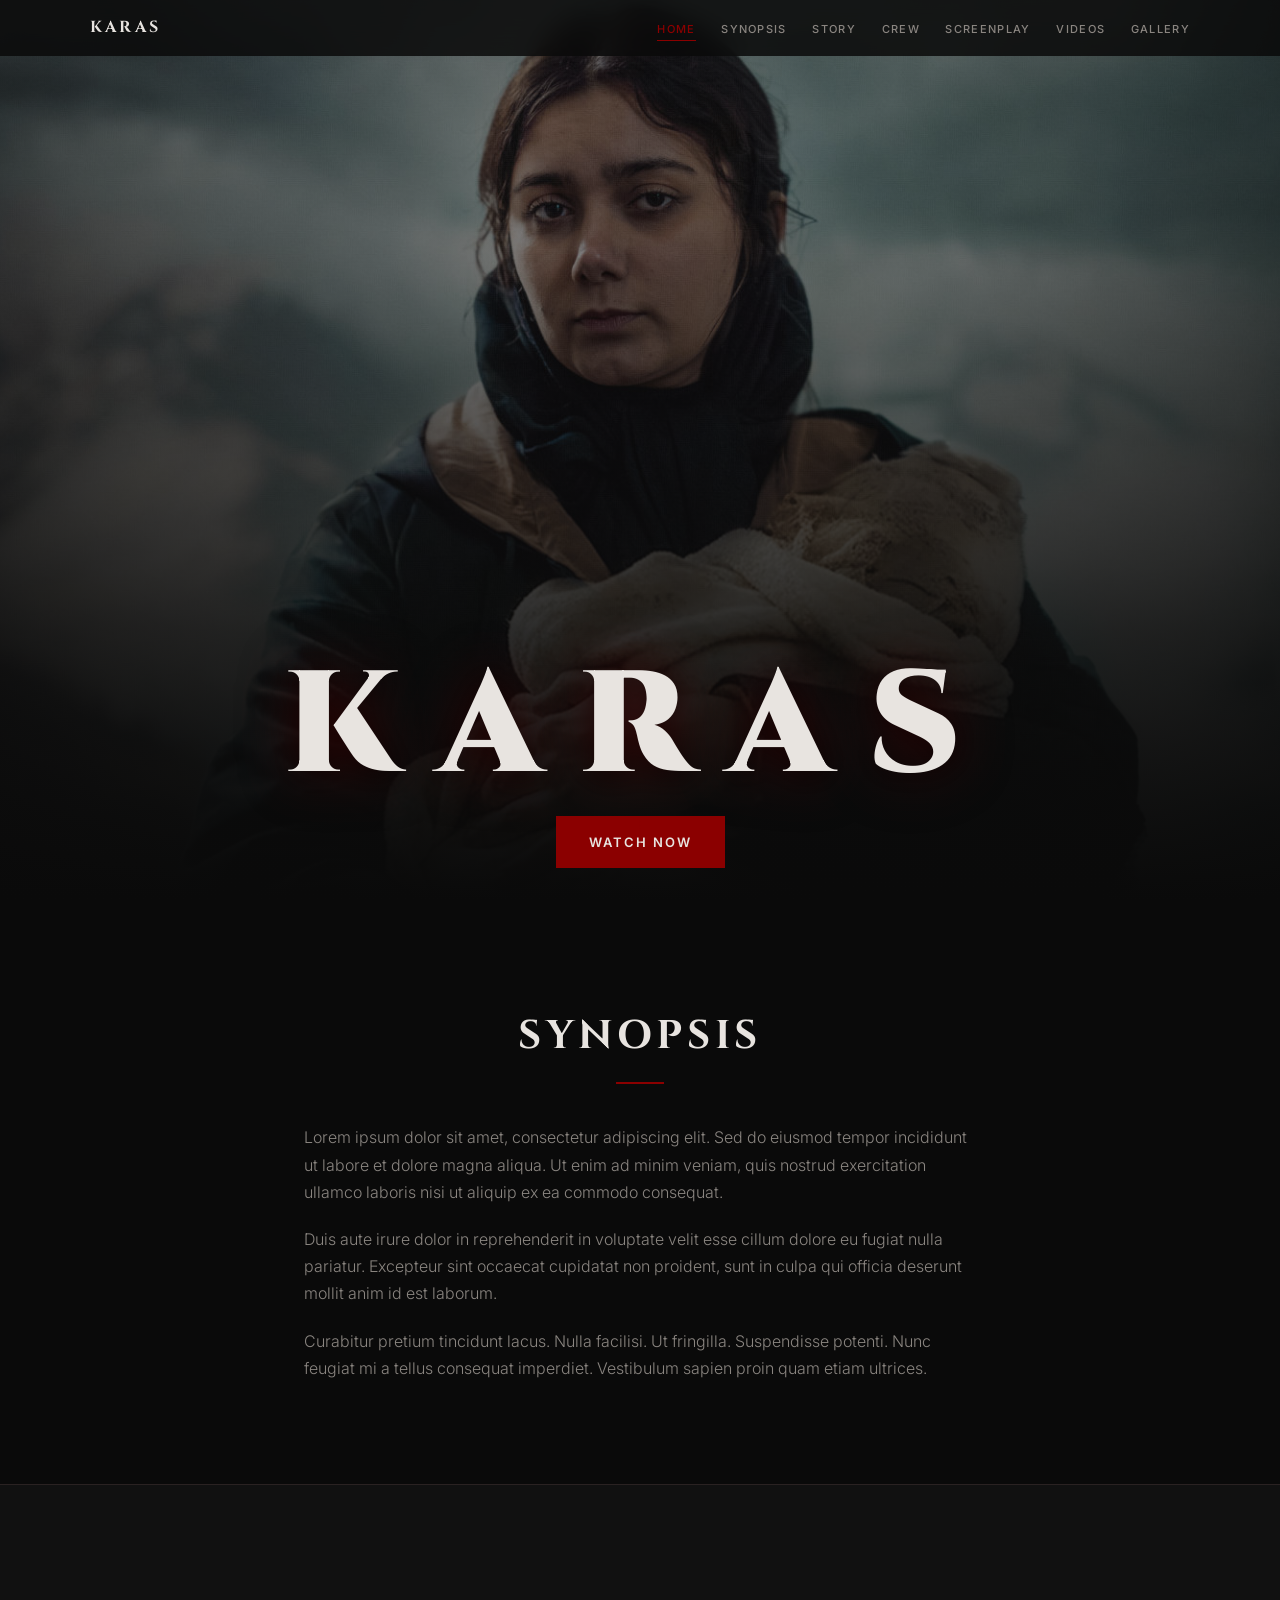
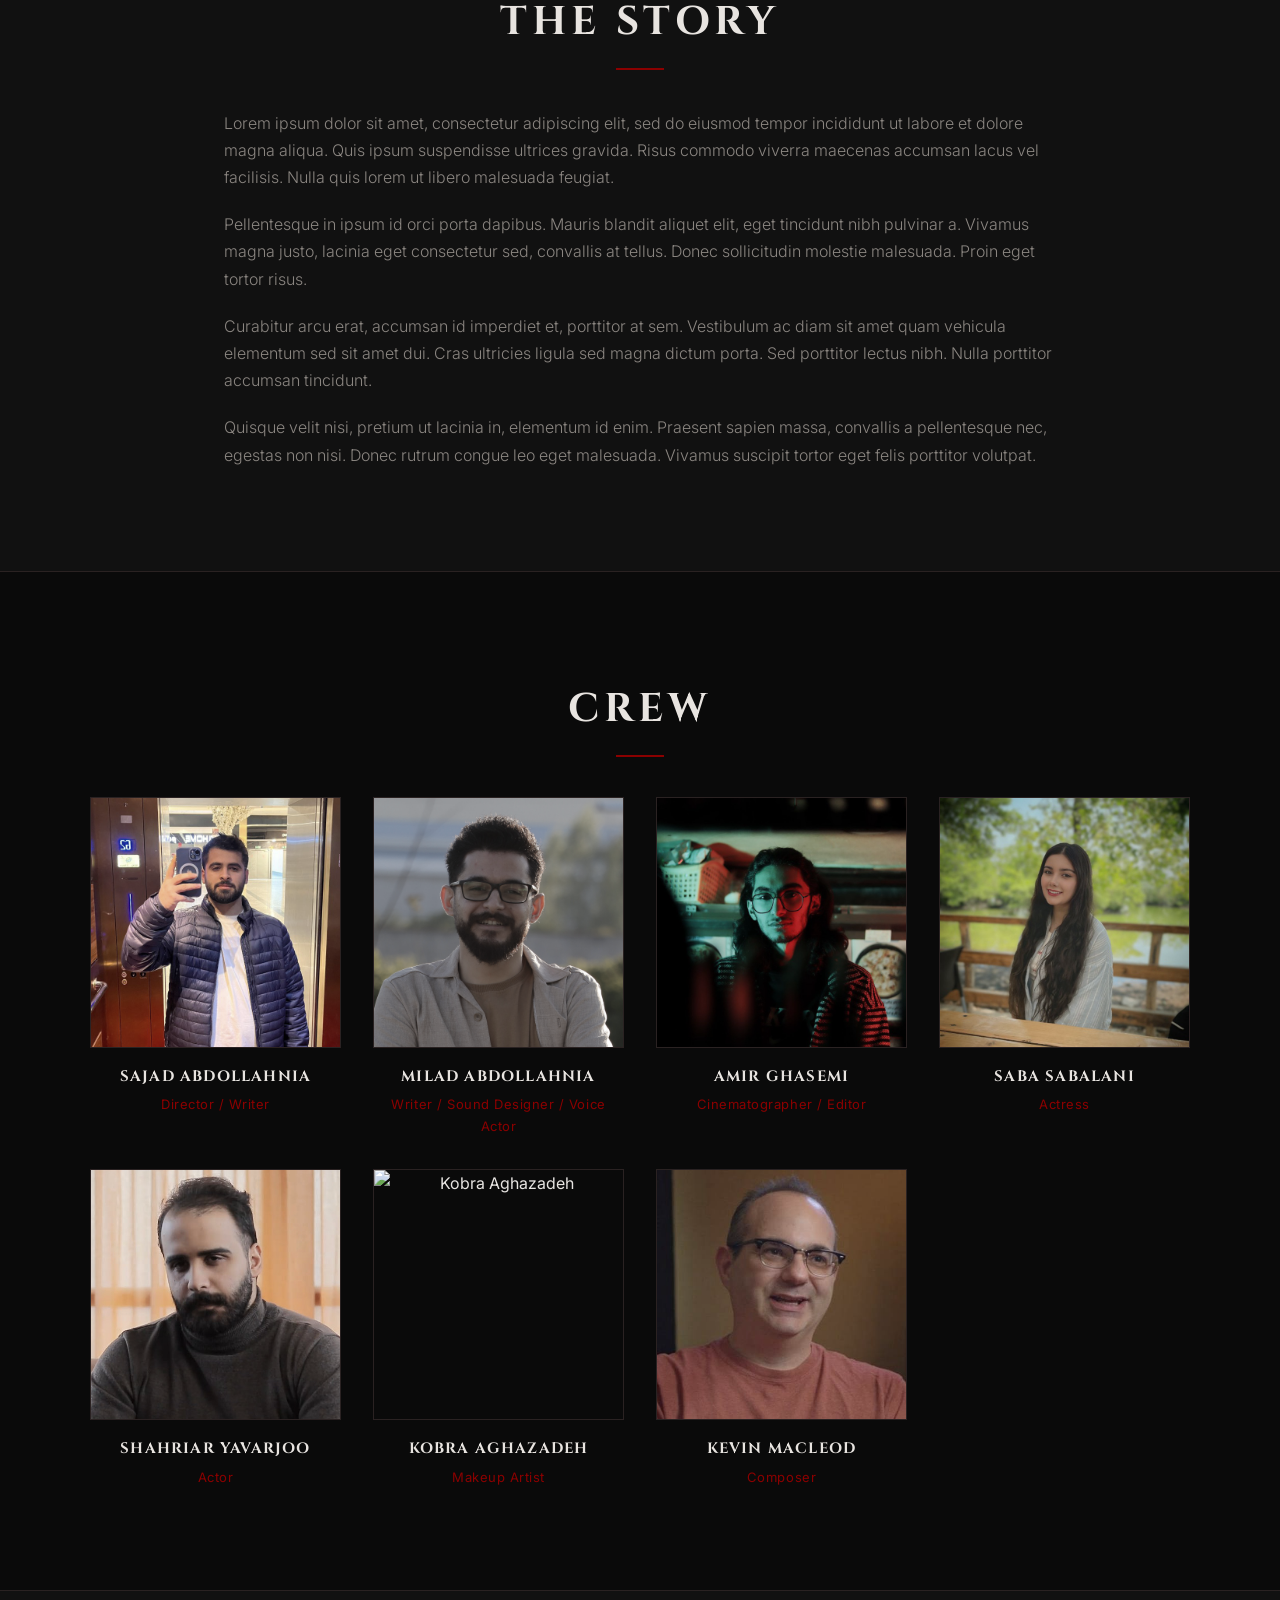
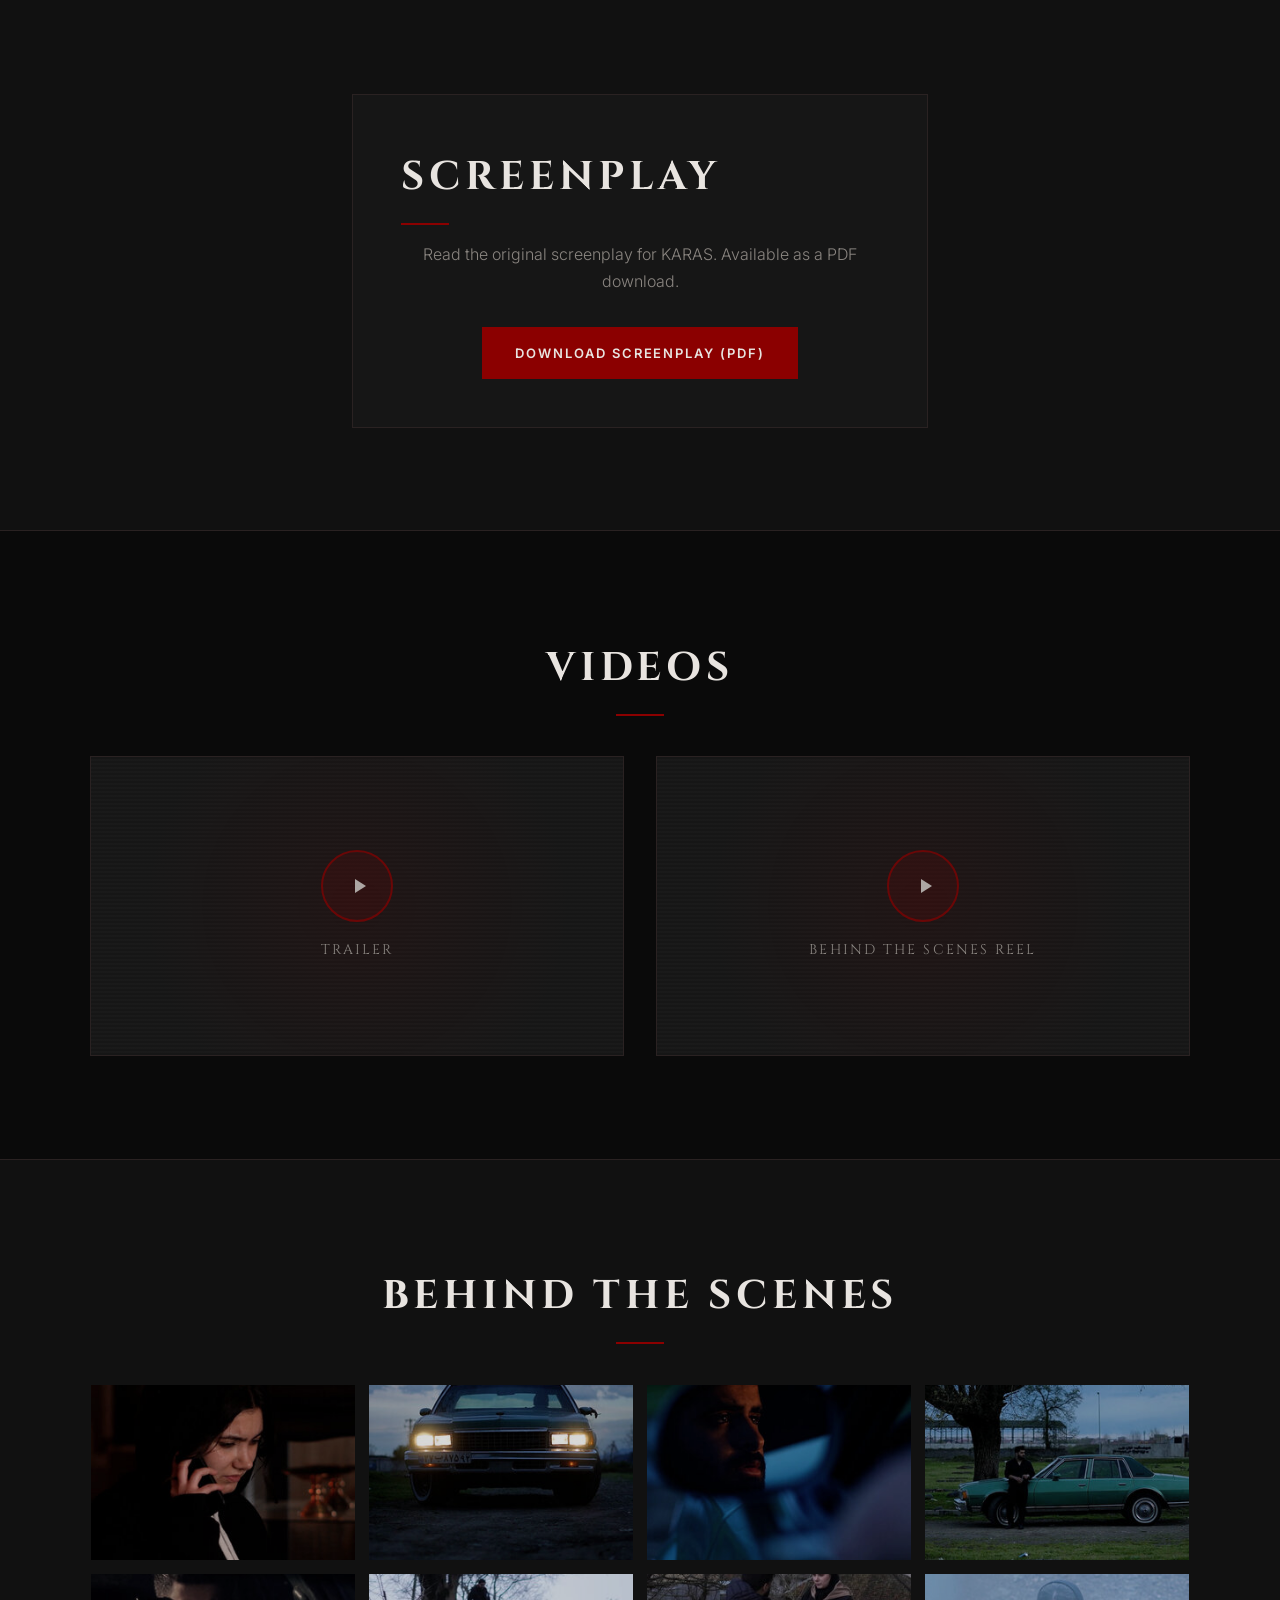
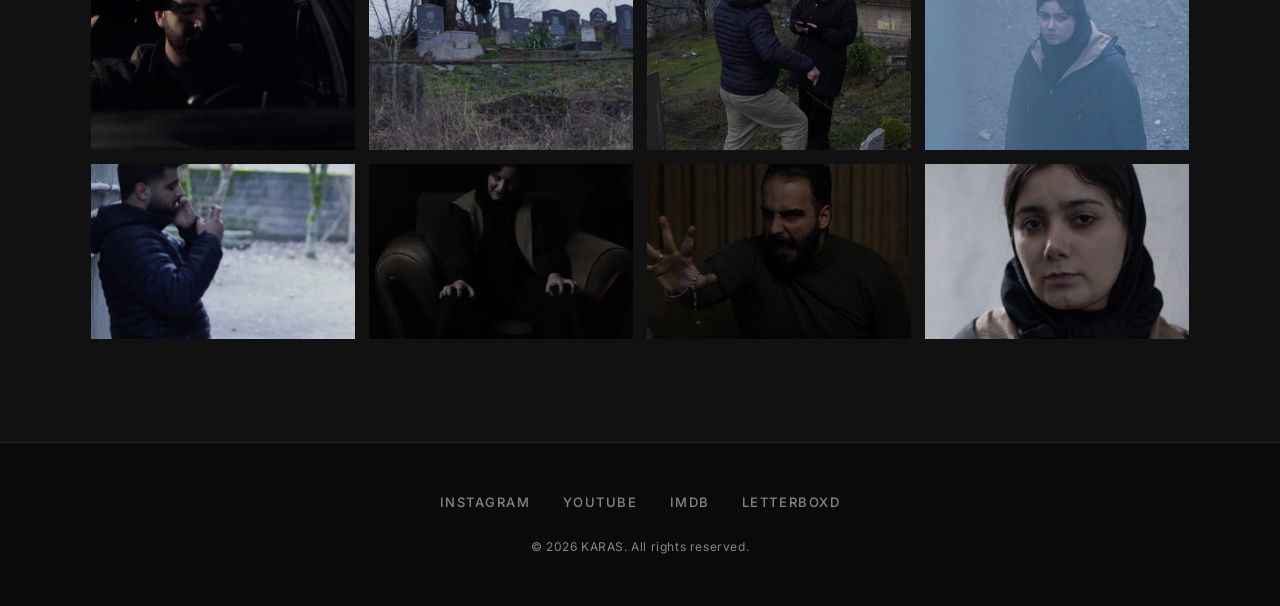
==== commit 7fcf305a: "fix typos" ====
--- a/index.html
+++ b/index.html
@@ -35,7 +35,7 @@
     <div class="hero__content">
       <h1 class="hero__title">KARAS</h1>
       <!-- TODO: replace with real tagline -->
-      <a href="#videos" class="btn btn--primary hero__cta">Watch on YouTube</a>
+      <a href="#videos" class="btn btn--primary hero__cta">Watch Now</a>
     </div>
     <div class="hero__scroll-hint" aria-hidden="true">
       <span></span>
@@ -111,7 +111,7 @@
               <img src="/images/crew/saba-sabalani.jpg" alt="Saba Sabalani" loading="lazy" width="400" height="400">
             </div>
             <h3 class="crew-card__name">Saba Sabalani</h3>
-            <p class="crew-card__role">Acress</p>
+            <p class="crew-card__role">Actress</p>
           </article>
 
           <article class="crew-card">
@@ -127,7 +127,7 @@
               <img src="https://placehold.co/400x400/1a1a1a/8b0000?text=Crew+Name" alt="Kobra Aghazadeh" loading="lazy" width="400" height="400">
             </div>
             <h3 class="crew-card__name">Kobra Aghazadeh</h3>
-            <p class="crew-card__role">Makeup</p>
+            <p class="crew-card__role">Makeup Artist</p>
           </article>
 
           <article class="crew-card">
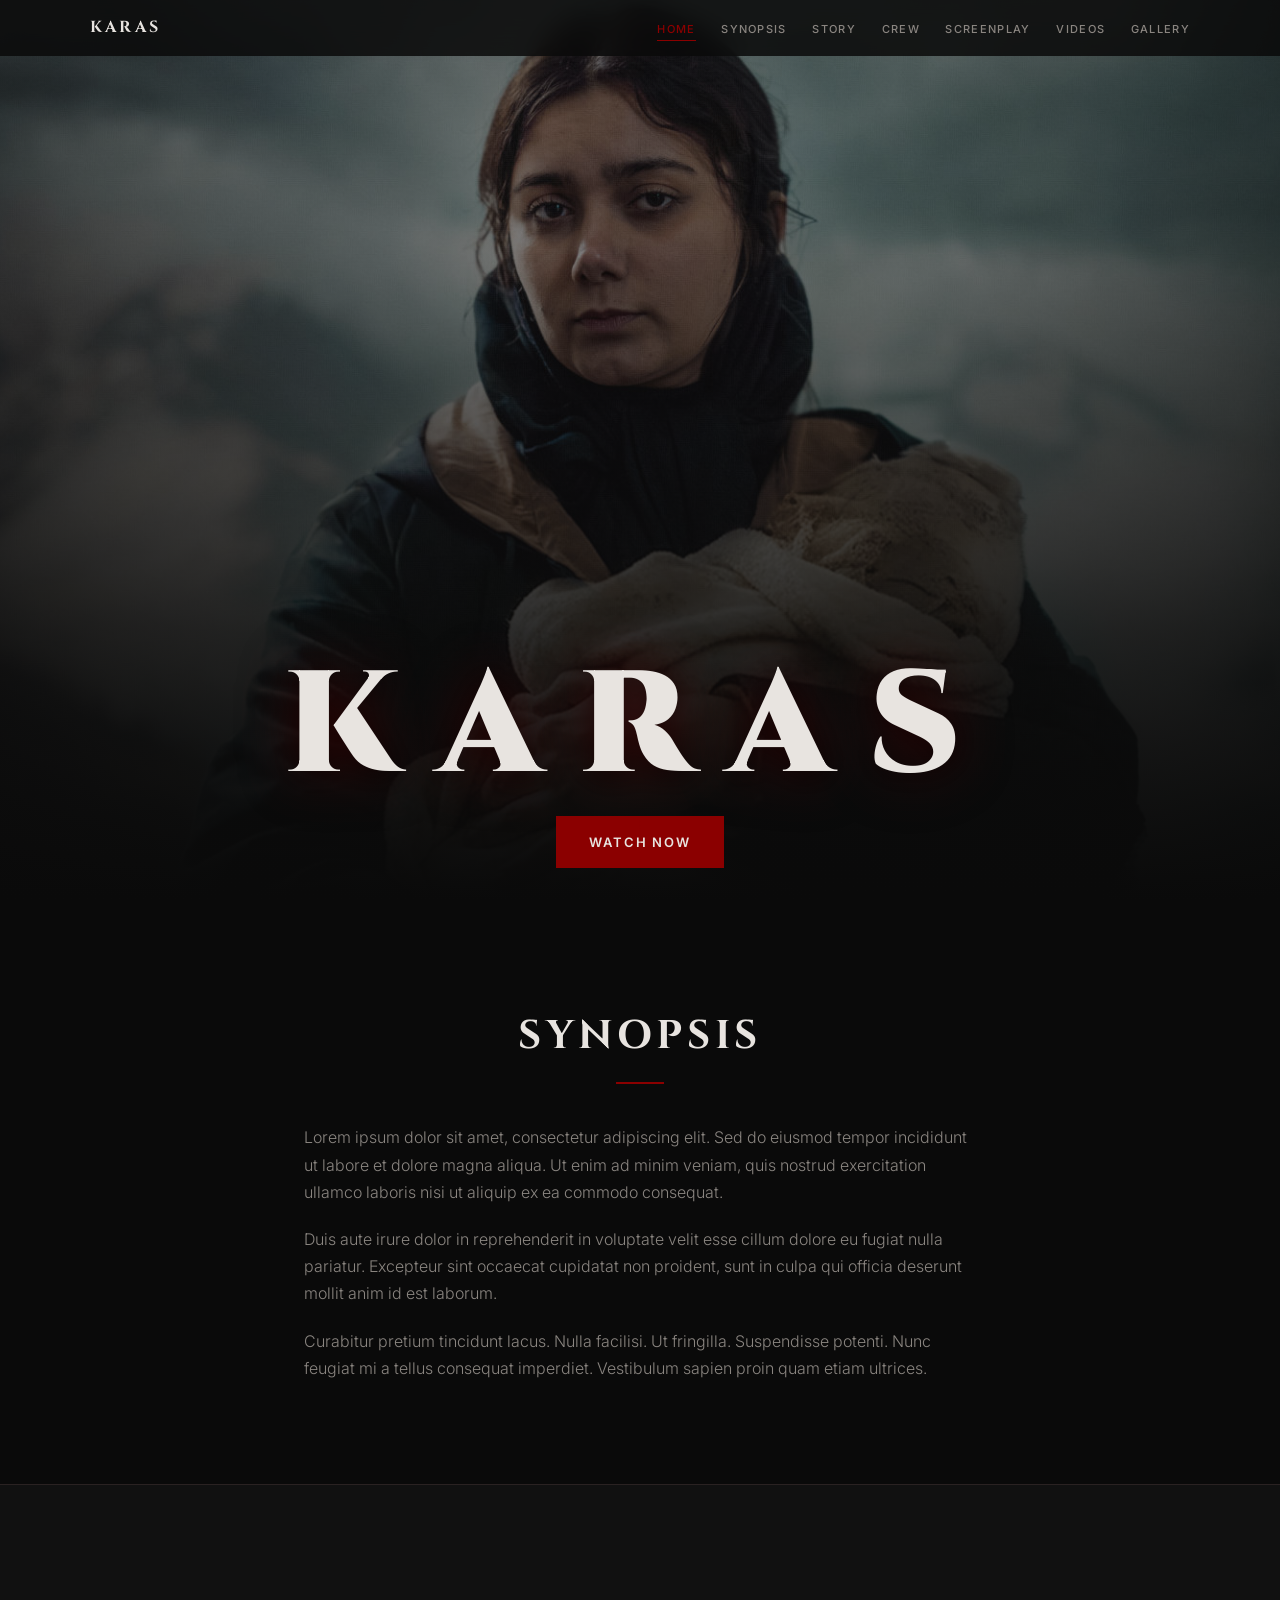
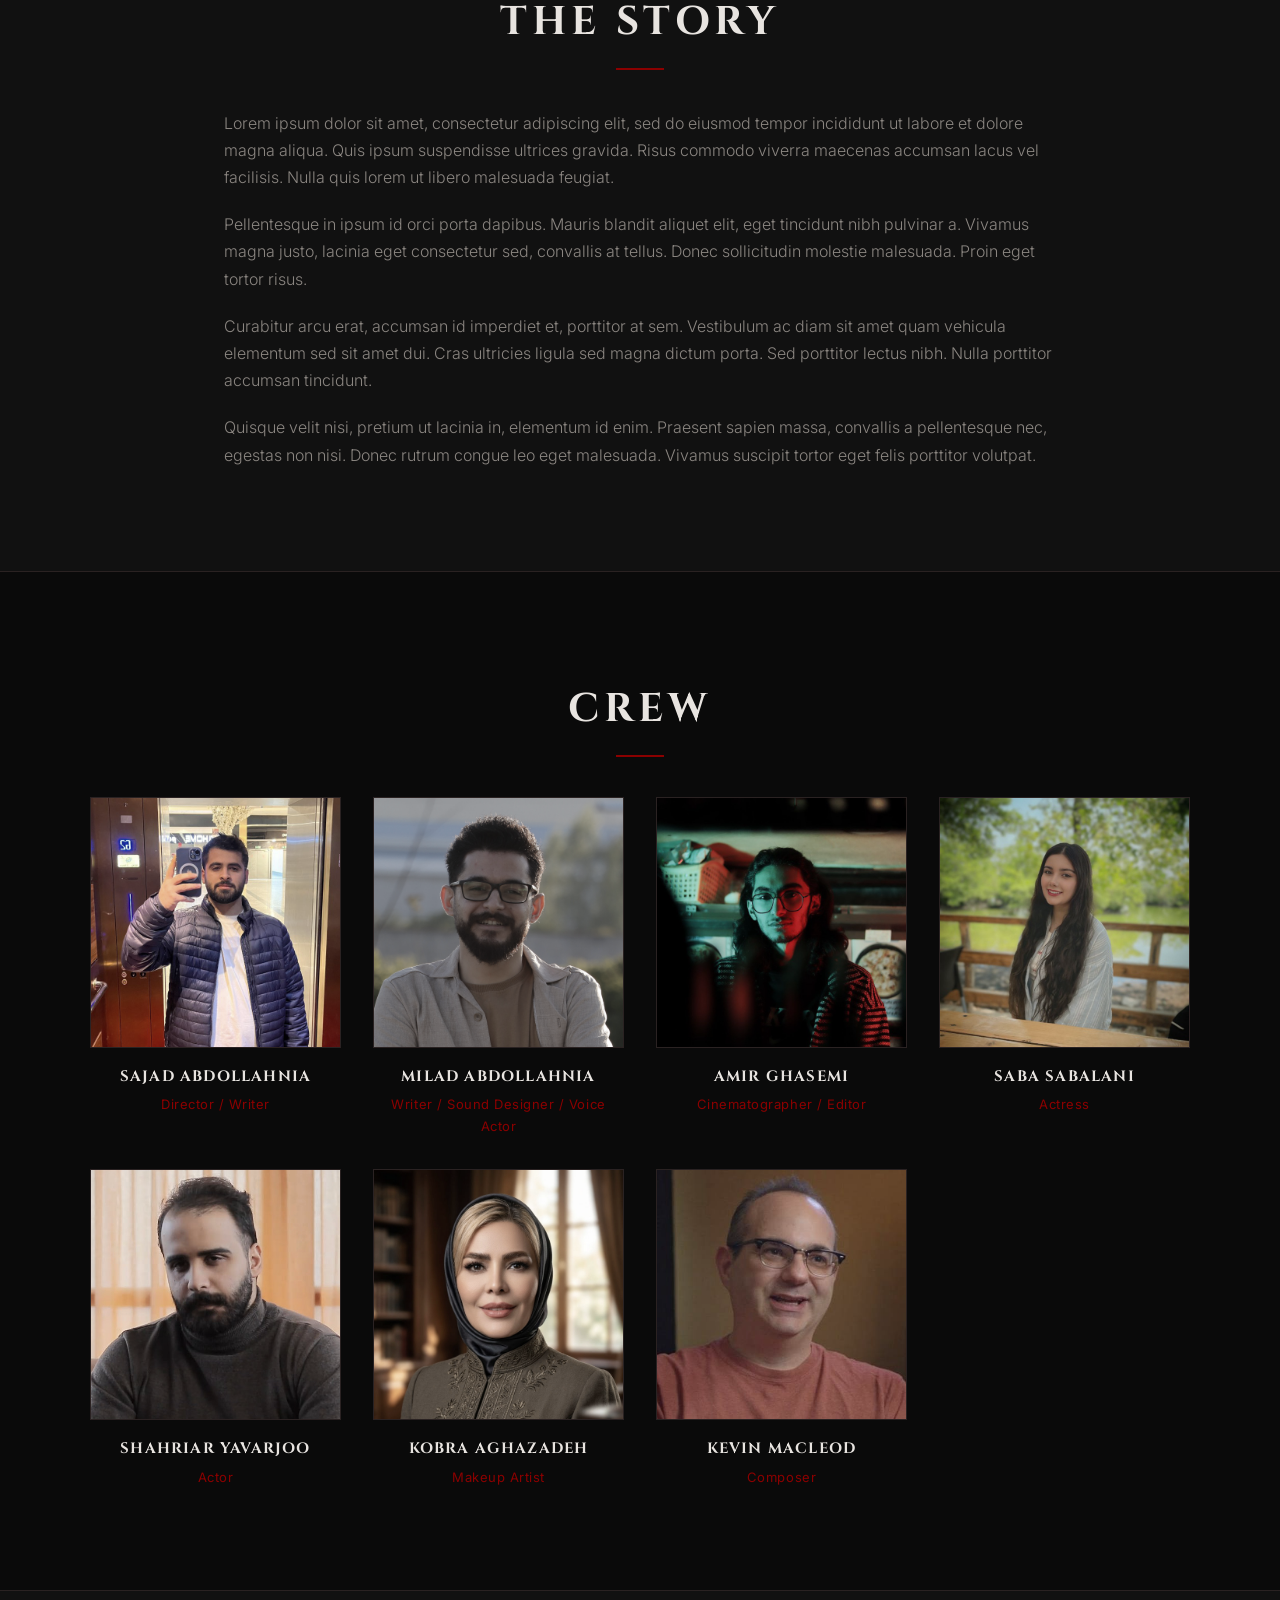
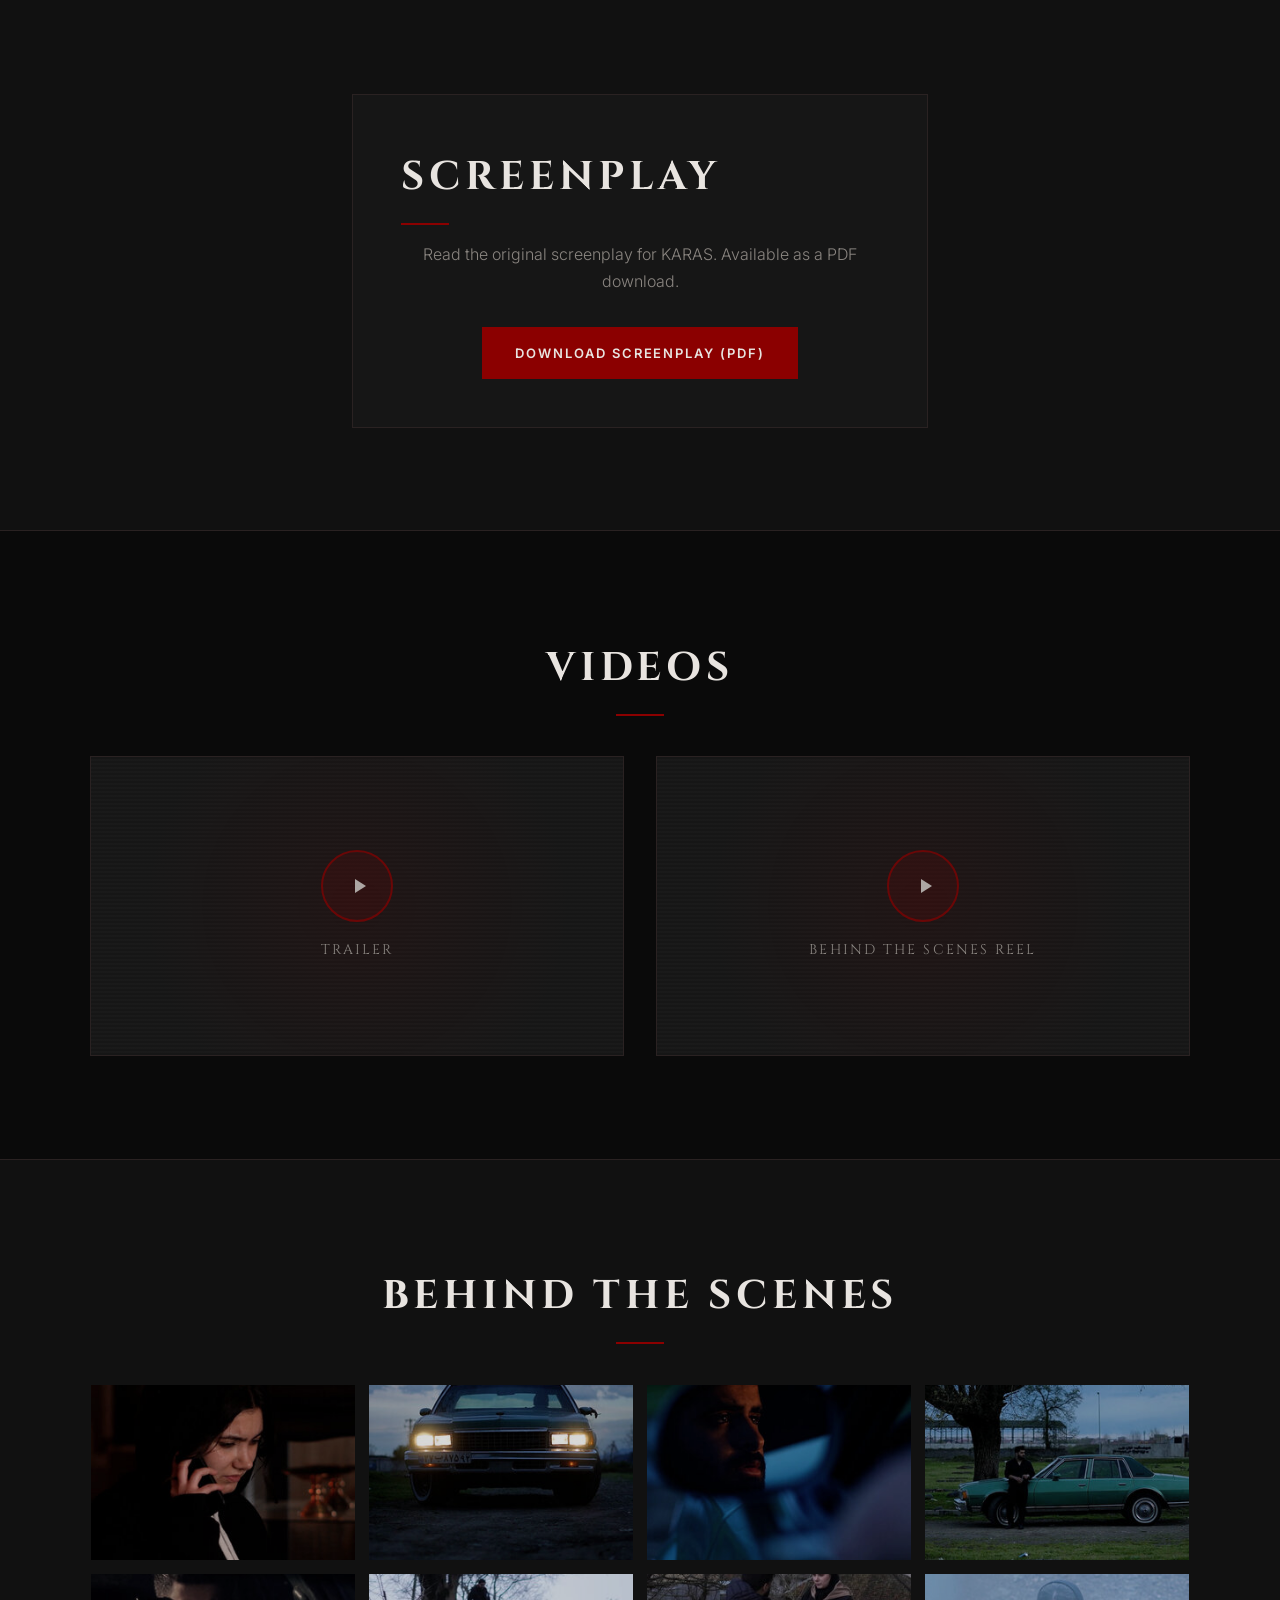
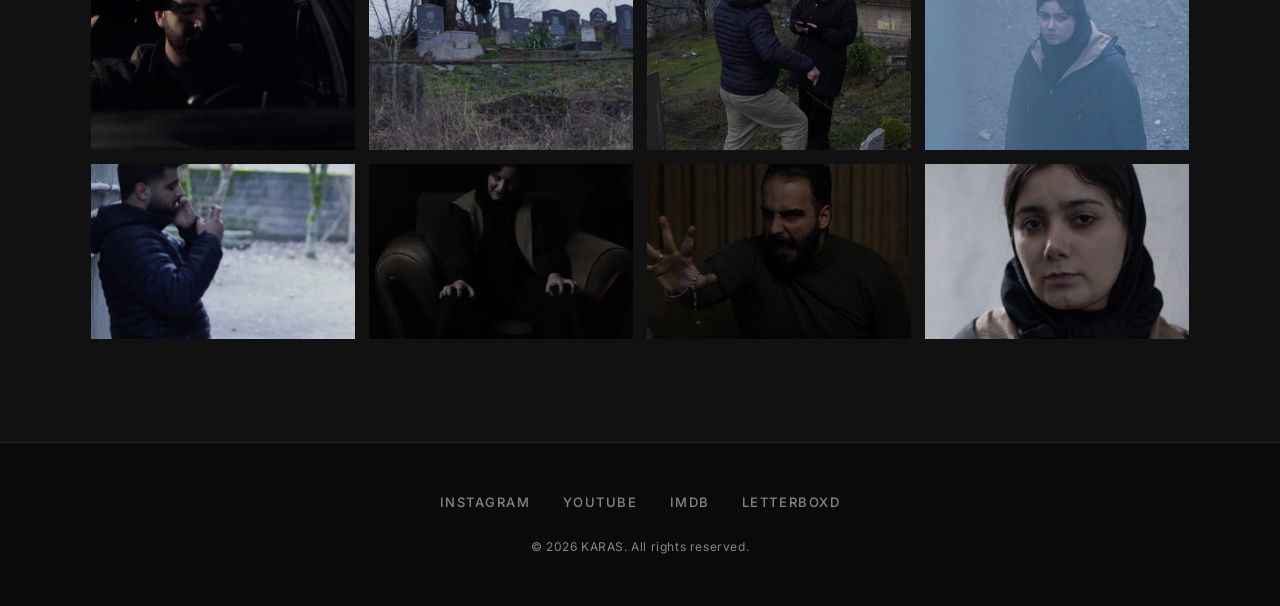
==== commit 78563630: "add crew image" ====
--- a/index.html
+++ b/index.html
@@ -124,7 +124,7 @@
 
           <article class="crew-card">
             <div class="crew-card__photo">
-              <img src="https://placehold.co/400x400/1a1a1a/8b0000?text=Crew+Name" alt="Kobra Aghazadeh" loading="lazy" width="400" height="400">
+              <img src="/images/crew/kobra-aghazadeh.jpg" alt="Kobra Aghazadeh" loading="lazy" width="400" height="400">
             </div>
             <h3 class="crew-card__name">Kobra Aghazadeh</h3>
             <p class="crew-card__role">Makeup Artist</p>
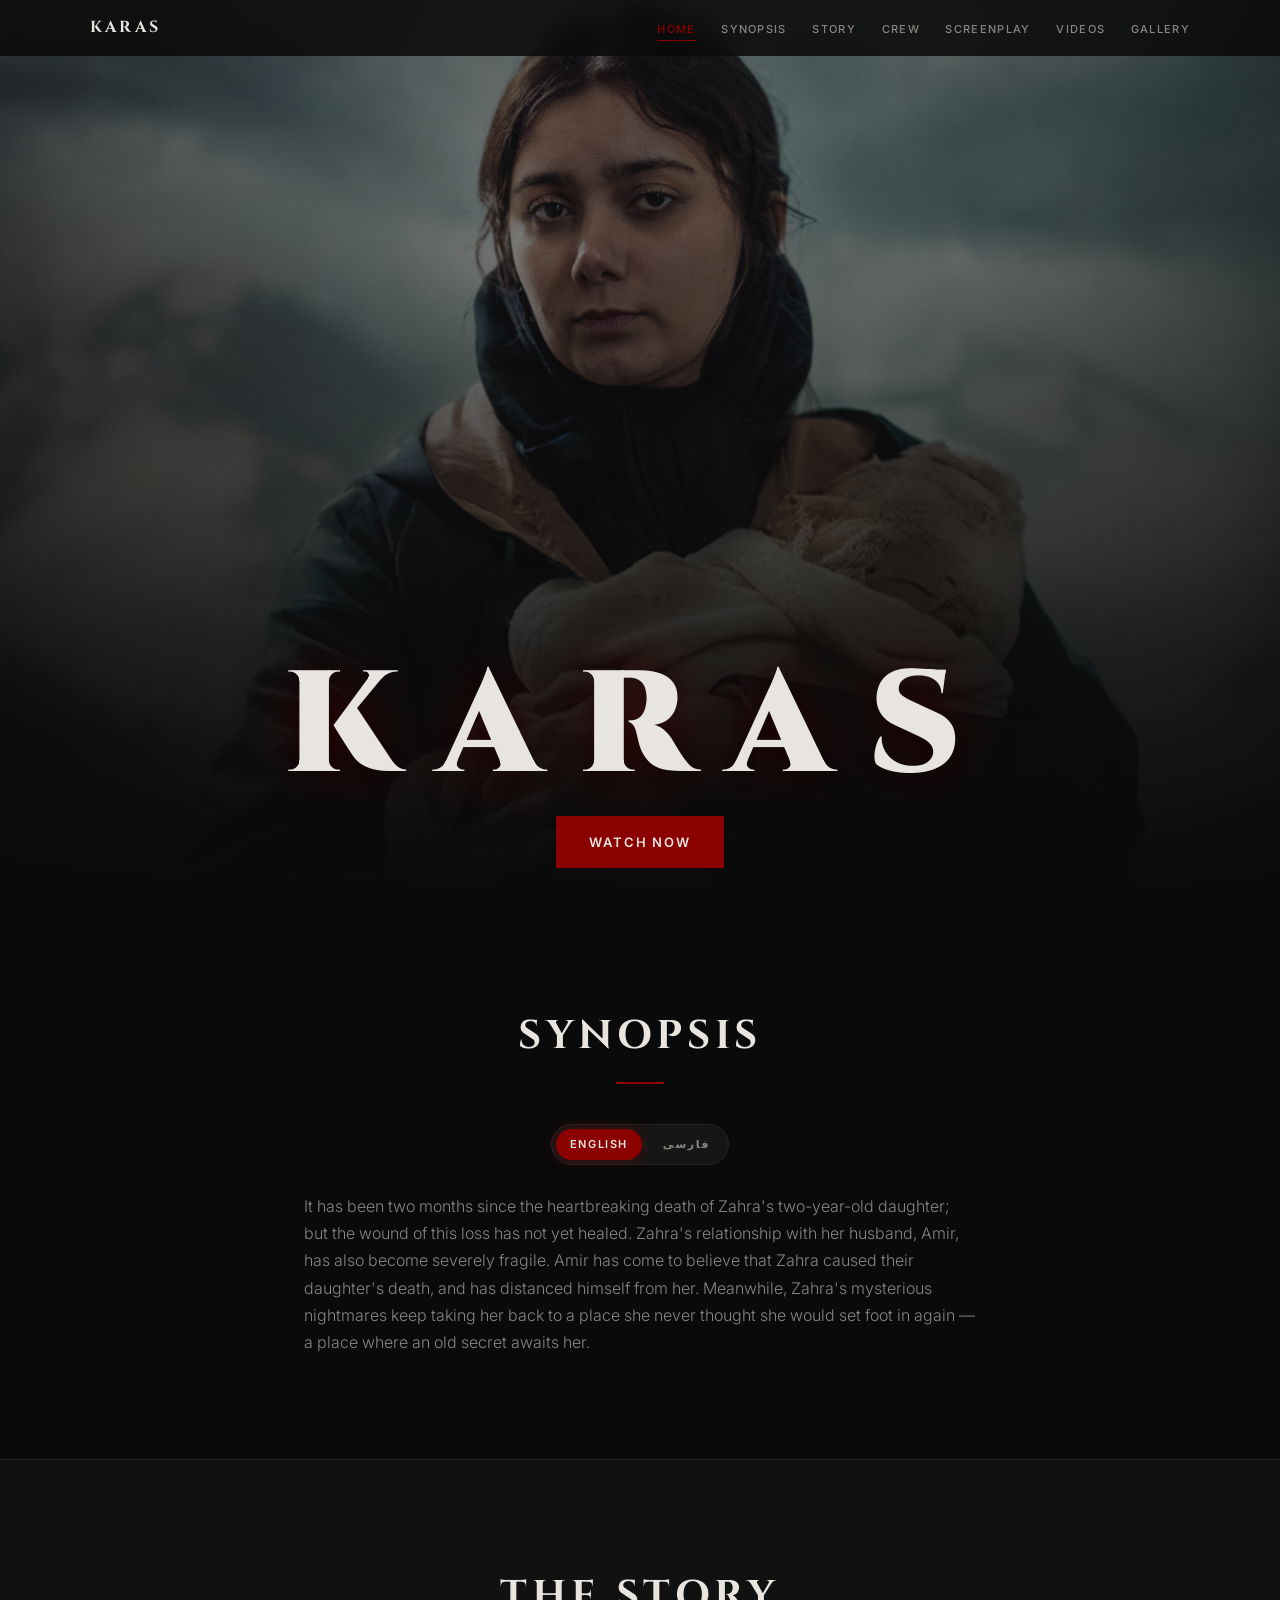
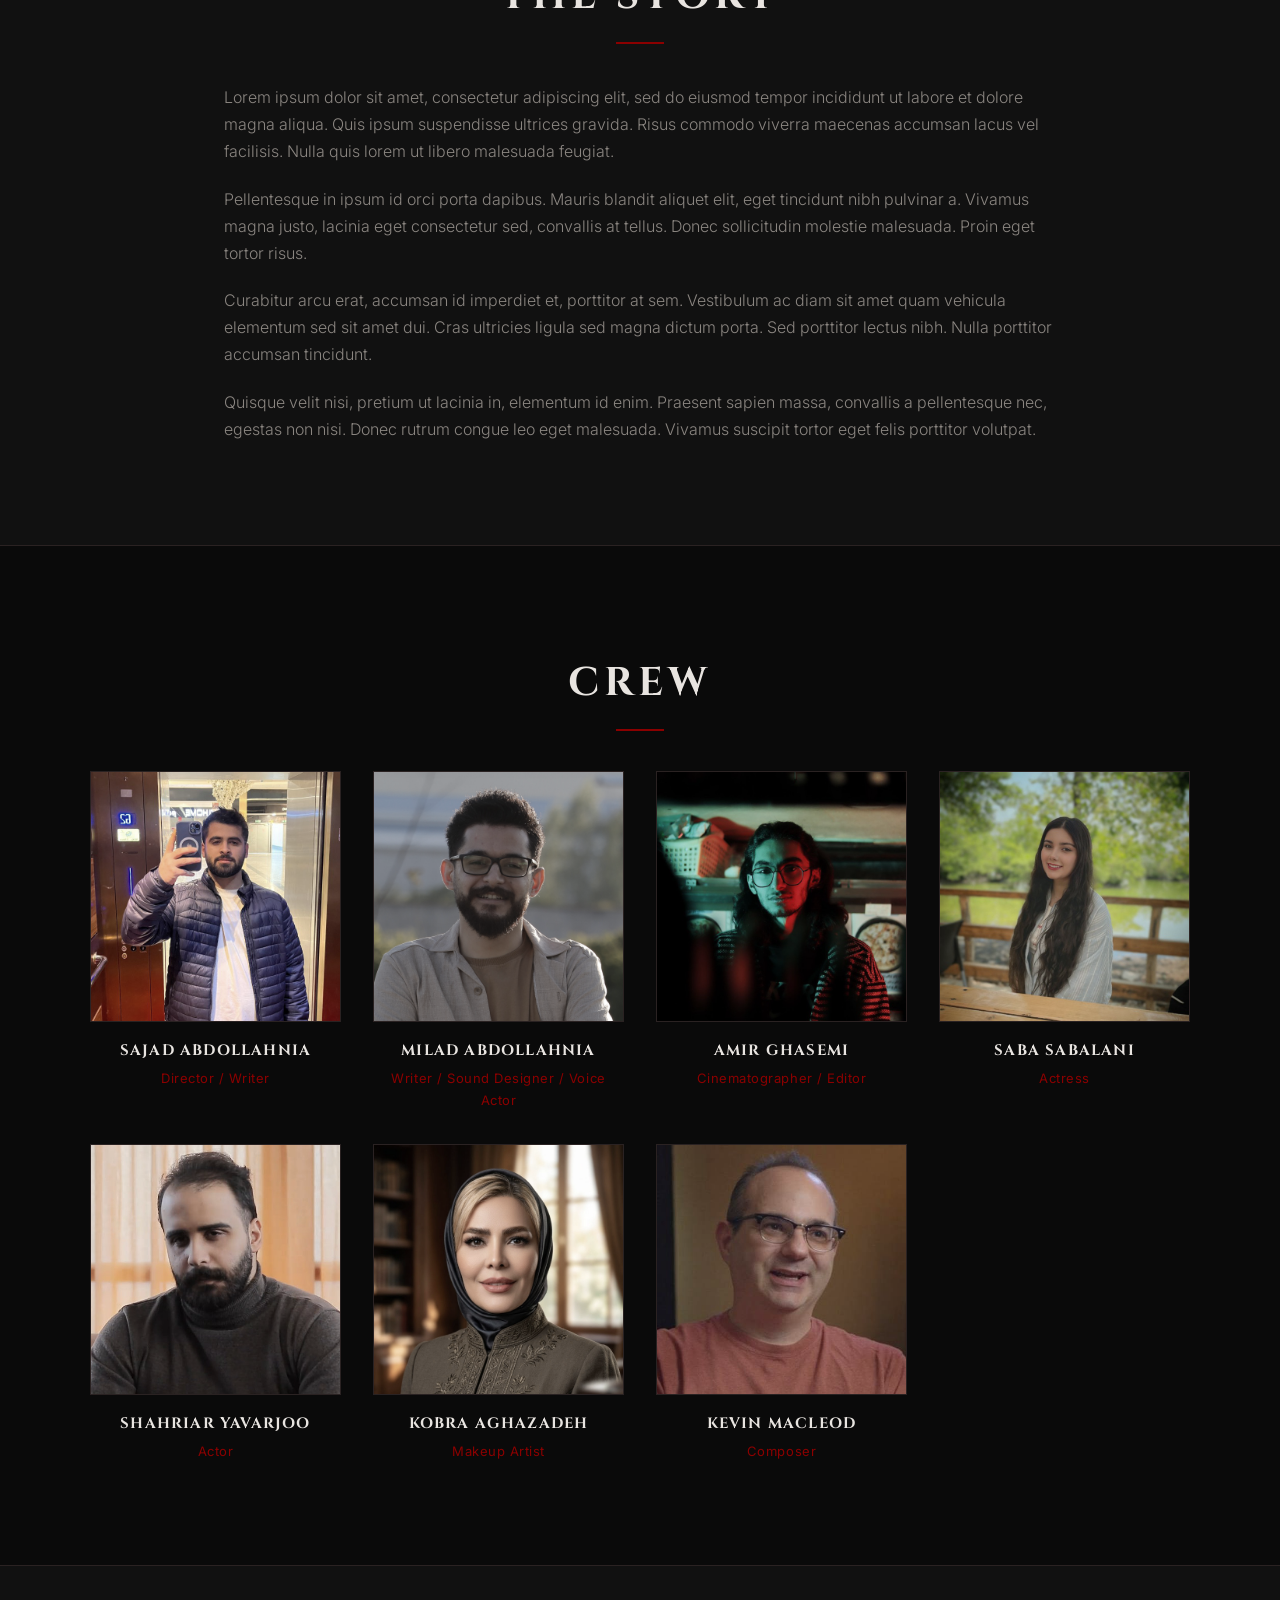
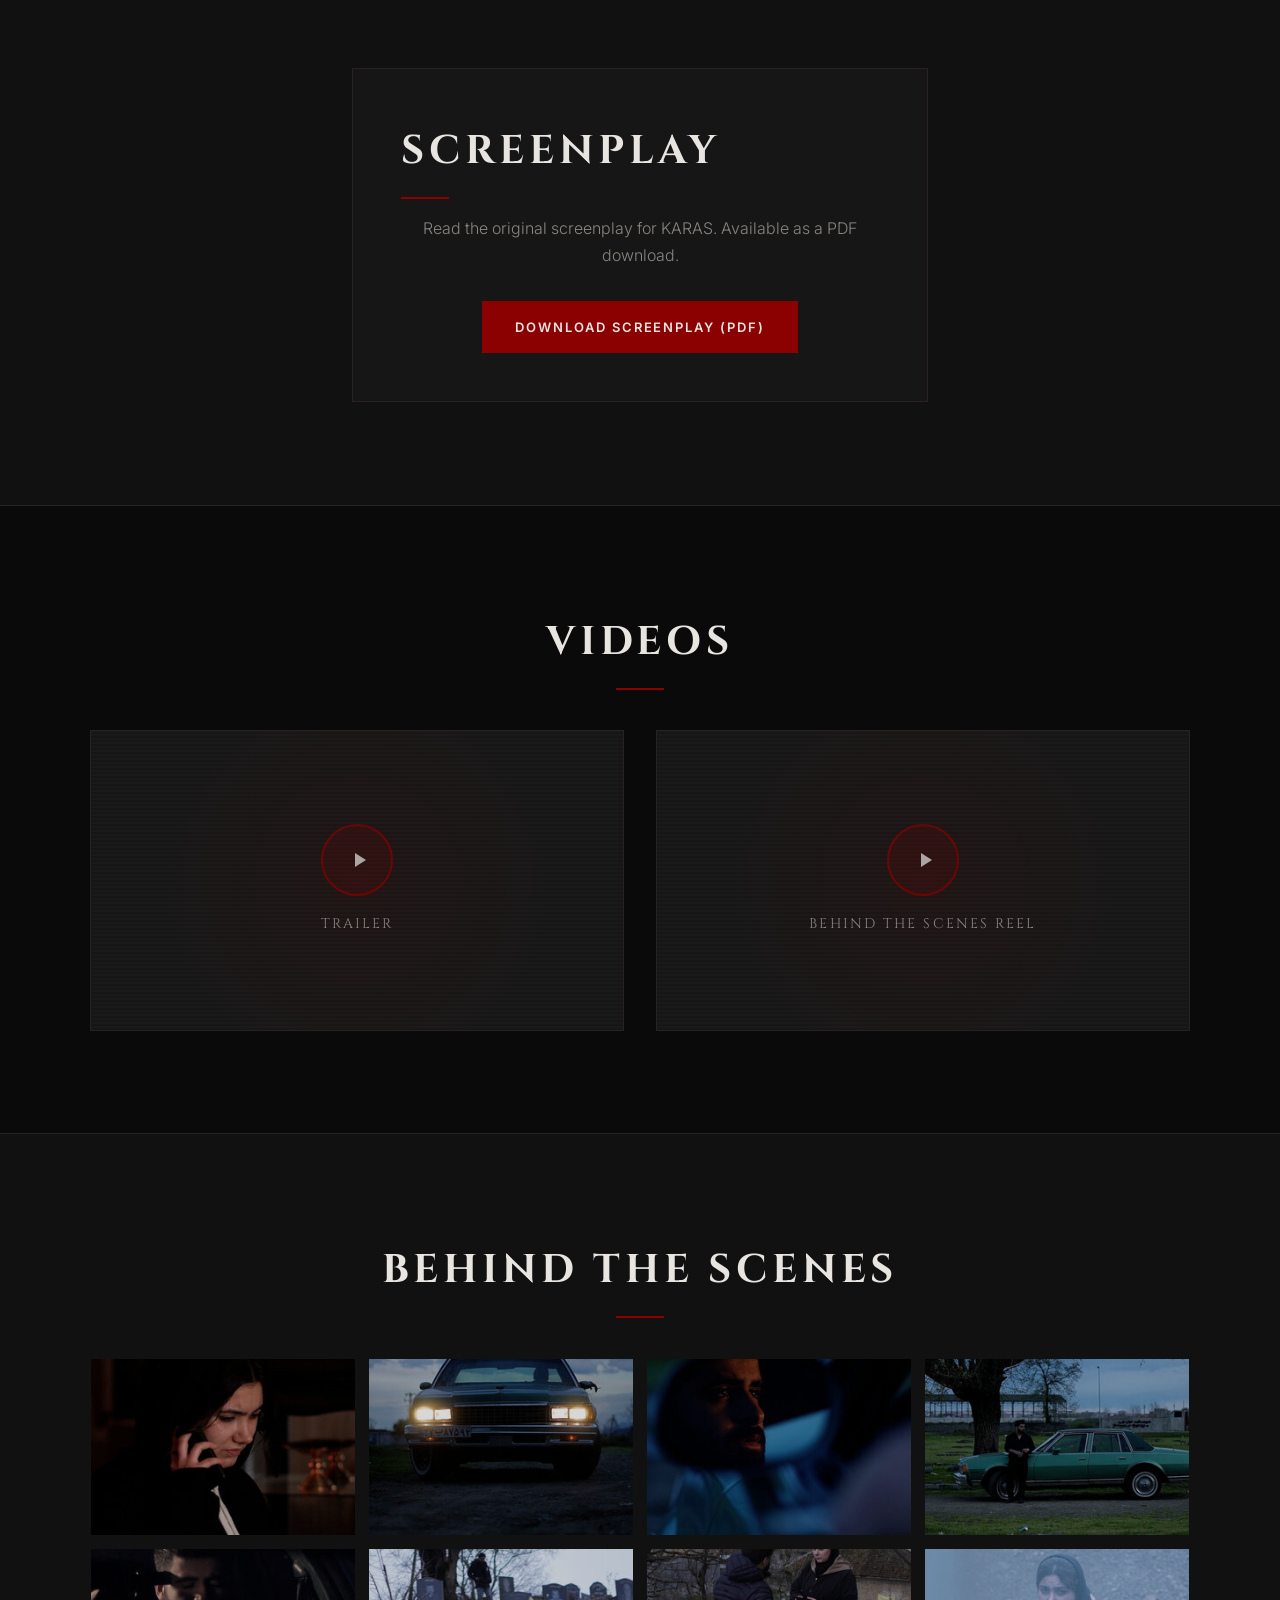
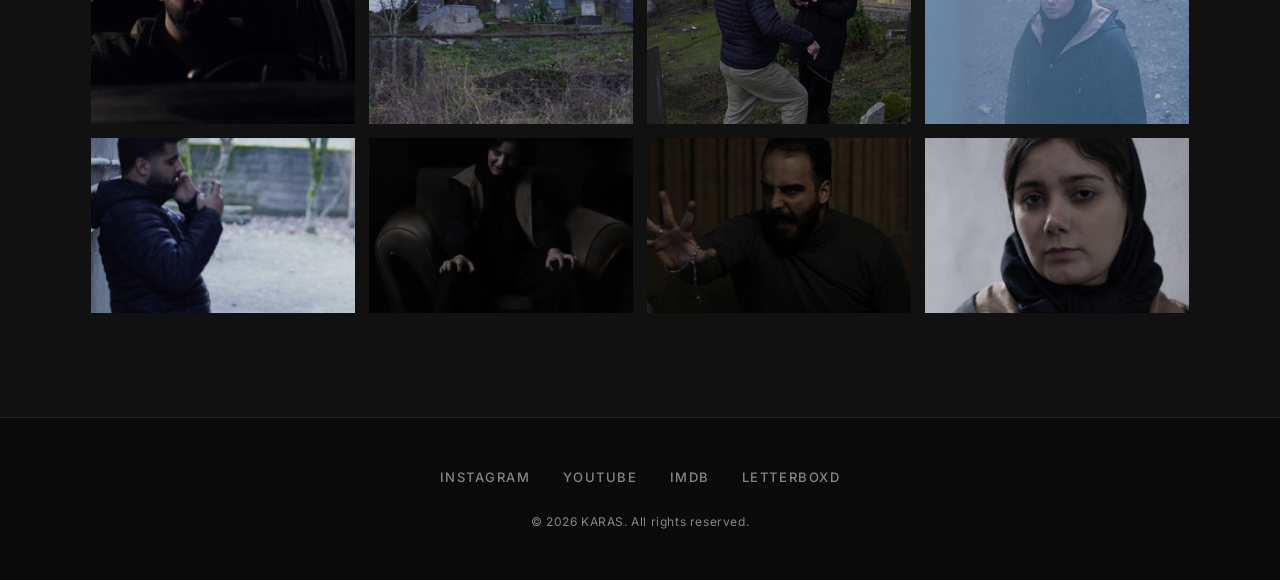
==== commit c433236a: "add multilingual text for the synopsis section" ====
--- a/index.html
+++ b/index.html
@@ -7,7 +7,7 @@
   <title>KARAS — Horror Short Film</title>
   <link rel="preconnect" href="https://fonts.googleapis.com">
   <link rel="preconnect" href="https://fonts.gstatic.com" crossorigin>
-  <link href="https://fonts.googleapis.com/css2?family=Cinzel:wght@700;900&family=Inter:wght@300;400;500;600&display=swap" rel="stylesheet">
+  <link href="https://fonts.googleapis.com/css2?family=Cinzel:wght@700;900&family=Inter:wght@300;400;500;600&family=Vazirmatn:wght@300;400;500&display=swap" rel="stylesheet">
   <link rel="stylesheet" href="css/style.css">
 </head>
 <body>
@@ -48,13 +48,20 @@
     <section id="synopsis" class="section section--synopsis">
       <div class="container">
         <h2 class="section__title">Synopsis</h2>
-        <div class="section__body prose">
-          <!-- TODO: real synopsis text -->
-          <p>Lorem ipsum dolor sit amet, consectetur adipiscing elit. Sed do eiusmod tempor incididunt ut labore et dolore magna aliqua. Ut enim ad minim veniam, quis nostrud exercitation ullamco laboris nisi ut aliquip ex ea commodo consequat.</p>
-          <!-- TODO: real synopsis text -->
-          <p>Duis aute irure dolor in reprehenderit in voluptate velit esse cillum dolore eu fugiat nulla pariatur. Excepteur sint occaecat cupidatat non proident, sunt in culpa qui officia deserunt mollit anim id est laborum.</p>
-          <!-- TODO: real synopsis text -->
-          <p>Curabitur pretium tincidunt lacus. Nulla facilisi. Ut fringilla. Suspendisse potenti. Nunc feugiat mi a tellus consequat imperdiet. Vestibulum sapien proin quam etiam ultrices.</p>
+
+        <div class="lang-block" data-lang-block="synopsis">
+          <div class="lang-block__toolbar">
+            <div class="lang-toggle" role="group" aria-label="Synopsis language">
+              <button type="button" class="lang-toggle__btn is-active" data-lang="en" aria-pressed="true">English</button>
+              <span class="lang-toggle__divider" aria-hidden="true">|</span>
+              <button type="button" class="lang-toggle__btn" data-lang="fa" aria-pressed="false">فارسی</button>
+            </div>
+          </div>
+
+          <div class="lang-content lang-content--en prose section__body" data-lang-content dir="ltr">
+            <p data-lang="en">It has been two months since the heartbreaking death of Zahra's two-year-old daughter; but the wound of this loss has not yet healed. Zahra's relationship with her husband, Amir, has also become severely fragile. Amir has come to believe that Zahra caused their daughter's death, and has distanced himself from her. Meanwhile, Zahra's mysterious nightmares keep taking her back to a place she never thought she would set foot in again — a place where an old secret awaits her.</p>
+            <p data-lang="fa" hidden>دو ماه است که از مرگ دلخراش دختر دو ساله زهرا می‌گذرد؛ اما زخم این فقدان هنوز التیام نیافته است. رابطه زهرا با همسرش امیر نیز به شدت شکننده شده است. امیر به این باور رسیده که زهرا باعث مرگ دخترش شده و از او فاصله گرفته است. در همین حال، کابوس‌های رازآلود زهرا، او را به جایی بازمی‌گردانند که هرگز فکر نمی‌کرد دوباره پا در آن بگذارد؛ جایی که رازی کهنه در انتظار اوست.</p>
+          </div>
         </div>
       </div>
     </section>
--- a/css/style.css
+++ b/css/style.css
@@ -12,6 +12,7 @@
 
   --font-display: 'Cinzel', Georgia, serif;
   --font-body: 'Inter', system-ui, sans-serif;
+  --font-persian: 'Vazirmatn', system-ui, sans-serif;
 
   --container-max: 1100px;
   --section-padding: clamp(4rem, 8vw, 7rem);
@@ -226,6 +227,88 @@
   margin-top: 1.25rem;
 }
 
+/* ===================== LANGUAGE TOGGLE (reusable) ===================== */
+.lang-block__toolbar {
+  display: flex;
+  justify-content: center;
+  margin-bottom: 1.75rem;
+}
+
+.lang-toggle {
+  display: inline-flex;
+  align-items: center;
+  gap: 0;
+  padding: 0.25rem;
+  background: var(--color-bg-card);
+  border: 1px solid var(--color-border);
+  border-radius: 999px;
+}
+
+.lang-toggle__btn {
+  padding: 0.375rem 0.875rem;
+  font-size: 0.6875rem;
+  font-weight: 600;
+  letter-spacing: 0.14em;
+  text-transform: uppercase;
+  color: var(--color-text-muted);
+  border-radius: 999px;
+  transition: color var(--transition), background var(--transition), box-shadow var(--transition);
+}
+
+.lang-toggle__btn:hover,
+.lang-toggle__btn:focus-visible {
+  color: var(--color-text);
+  outline: none;
+}
+
+.lang-toggle__btn.is-active {
+  color: var(--color-text);
+  background: var(--color-accent);
+  box-shadow: 0 0 16px var(--color-accent-glow);
+}
+
+.lang-toggle__divider {
+  font-size: 0.625rem;
+  color: var(--color-border);
+  padding-inline: 0.125rem;
+  user-select: none;
+}
+
+.lang-content {
+  transition: opacity 0.35s ease;
+}
+
+@media (prefers-reduced-motion: reduce) {
+  .lang-content {
+    transition: none;
+  }
+}
+
+.lang-content.is-fading {
+  opacity: 0;
+}
+
+.lang-content--en {
+  direction: ltr;
+  text-align: left;
+  font-family: var(--font-body);
+}
+
+.lang-content--fa {
+  direction: rtl;
+  text-align: right;
+  font-family: var(--font-persian);
+}
+
+.lang-content [data-lang] {
+  display: none;
+}
+
+.lang-content.lang-content--en [data-lang="en"],
+.lang-content.lang-content--fa [data-lang="fa"] {
+  display: block;
+}
+
 /* ===================== BUTTONS ===================== */
 .btn {
   display: inline-flex;
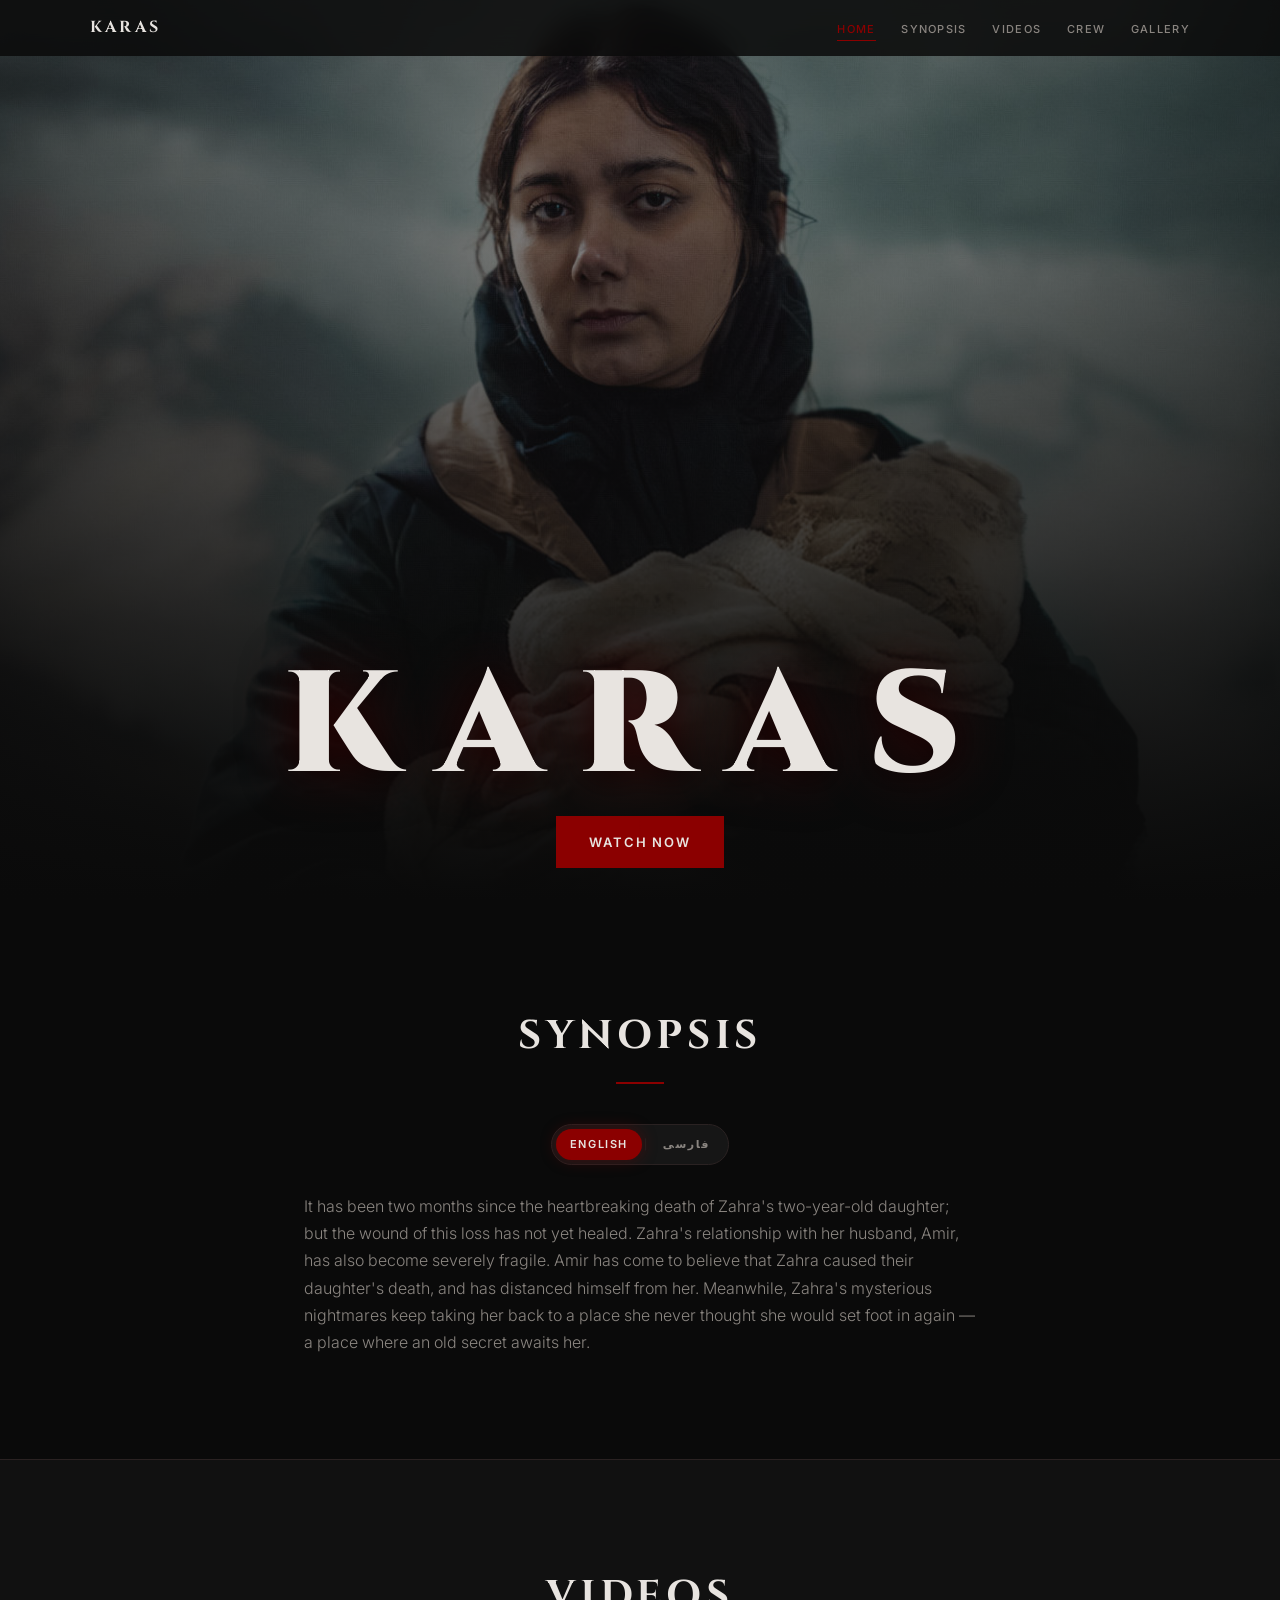
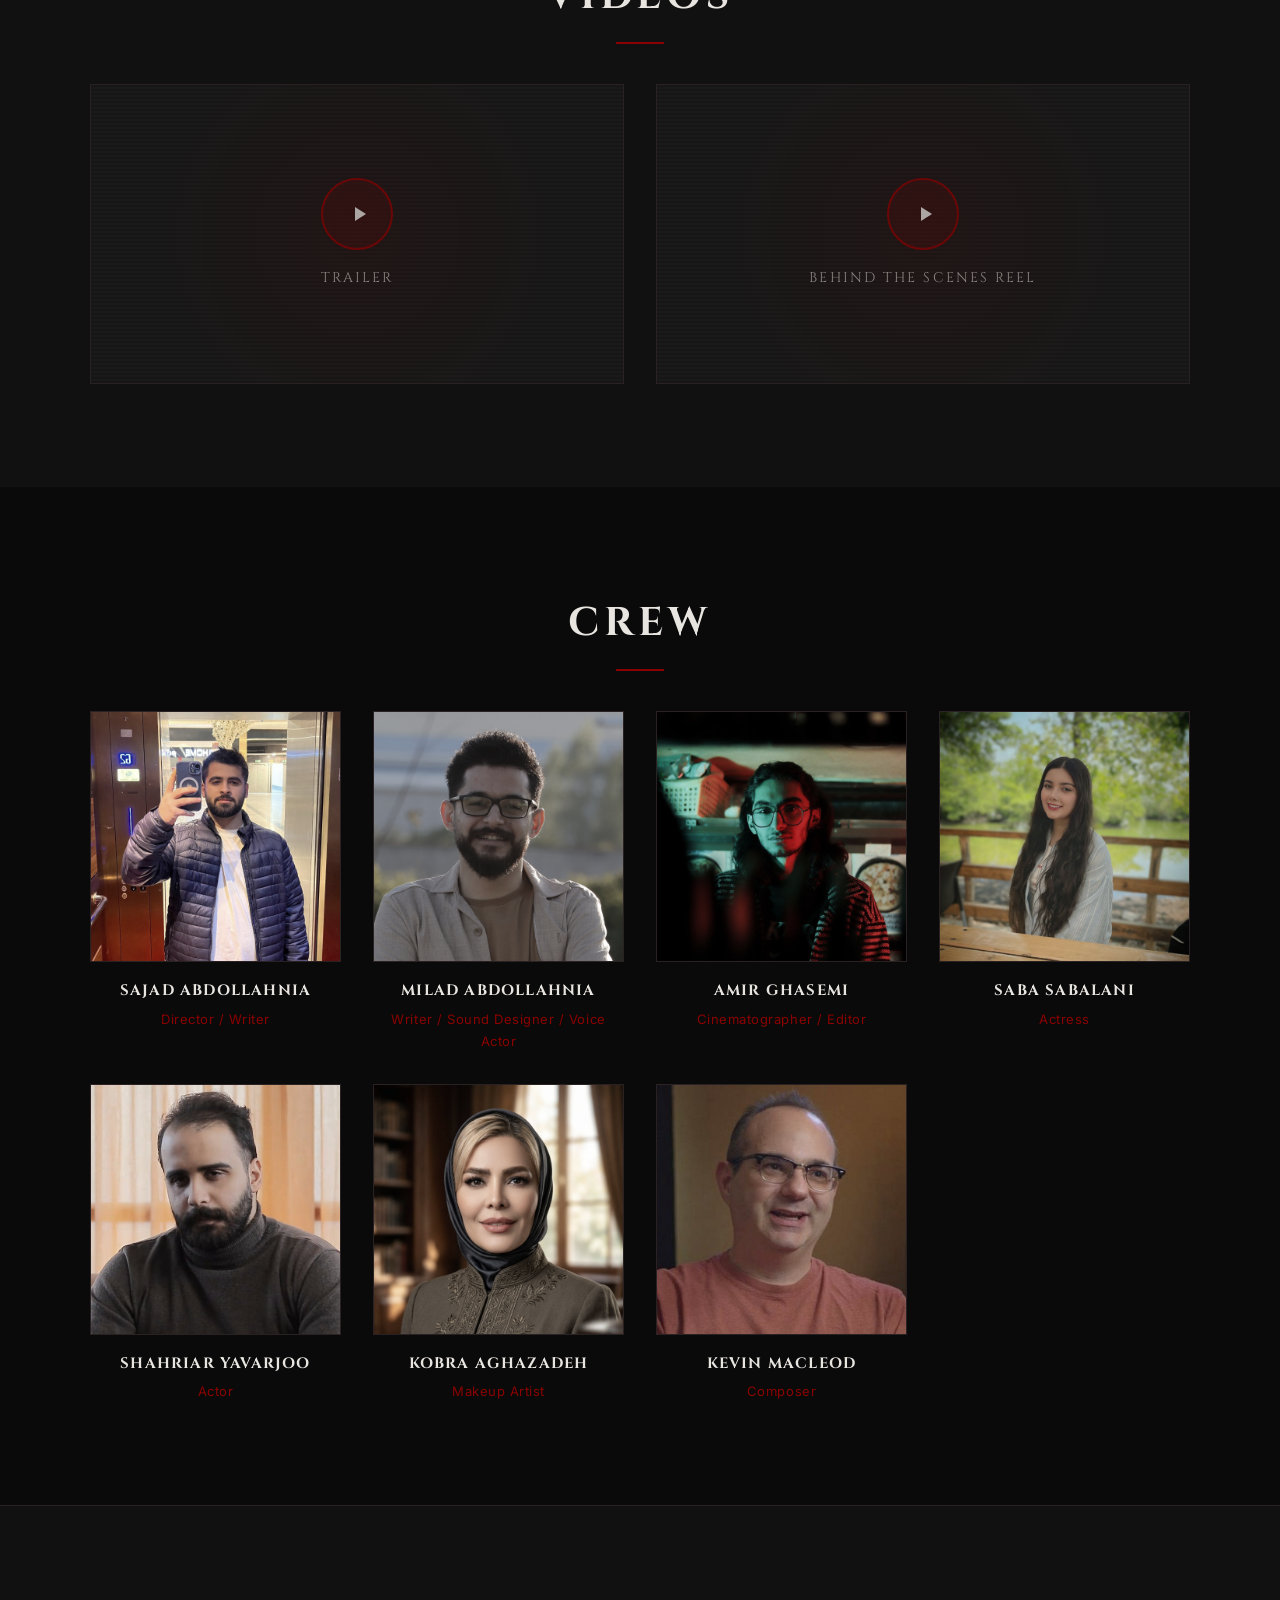
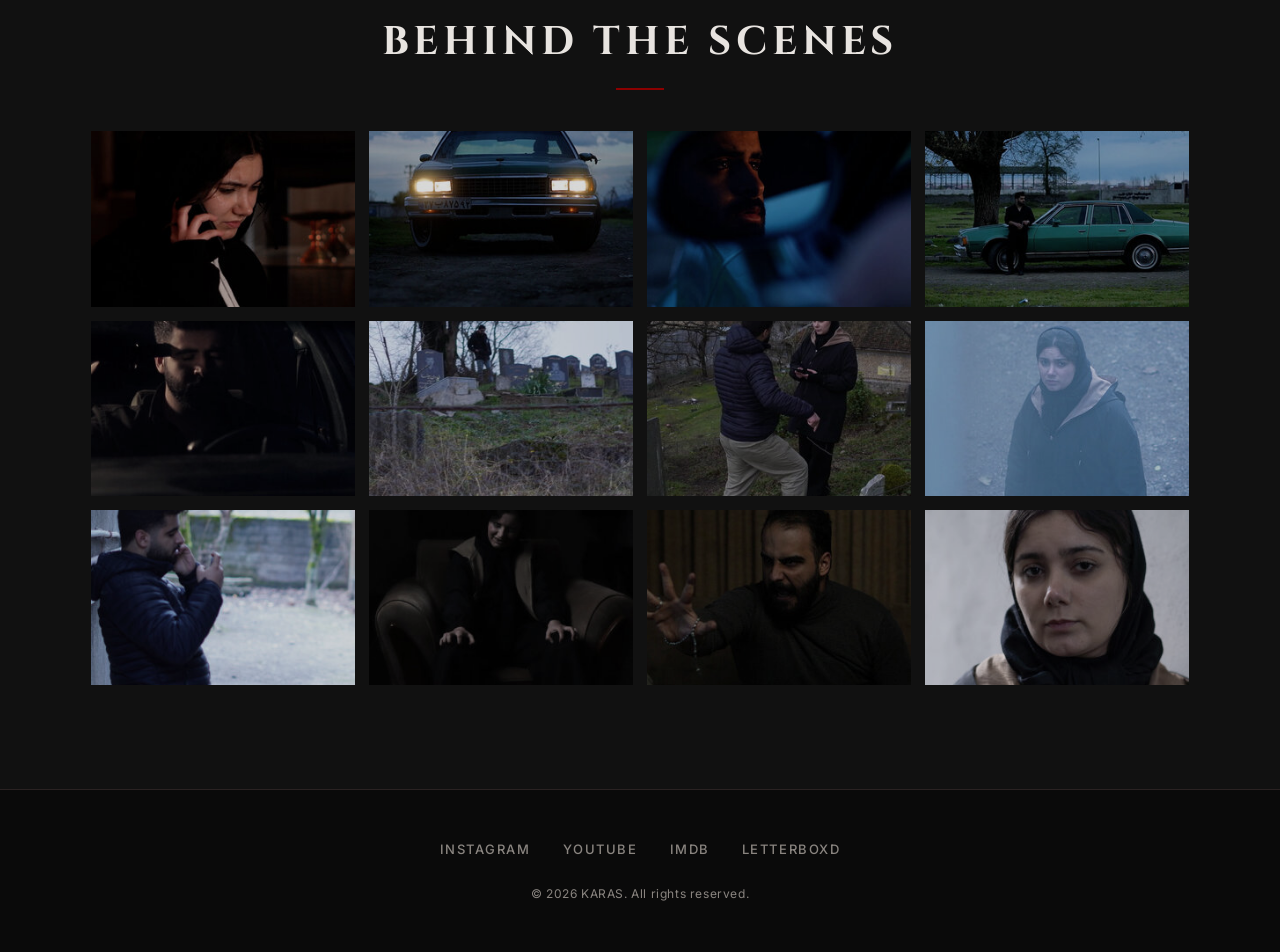
==== commit 0106724c: "reorder the main sections" ====
--- a/index.html
+++ b/index.html
@@ -18,10 +18,8 @@
       <ul class="nav__links">
         <li><a href="#hero" class="nav__link" data-section="hero">Home</a></li>
         <li><a href="#synopsis" class="nav__link" data-section="synopsis">Synopsis</a></li>
-        <li><a href="#story" class="nav__link" data-section="story">Story</a></li>
+        <li><a href="#videos" class="nav__link" data-section="videos">Videos</a></li>
         <li><a href="#crew" class="nav__link" data-section="crew">Crew</a></li>
-        <li><a href="#screenplay" class="nav__link" data-section="screenplay">Screenplay</a></li>
-        <li><a href="#videos" class="nav__link" data-section="videos">Videos</a></li>
         <li><a href="#gallery" class="nav__link" data-section="gallery">Gallery</a></li>
       </ul>
     </div>
@@ -66,105 +64,7 @@
       </div>
     </section>
 
-    <!-- ===================== THE STORY ===================== -->
-    <section id="story" class="section section--story">
-      <div class="container">
-        <h2 class="section__title">The Story</h2>
-        <div class="section__body prose prose--wide">
-          <!-- TODO: real story / narrative text -->
-          <p>Lorem ipsum dolor sit amet, consectetur adipiscing elit, sed do eiusmod tempor incididunt ut labore et dolore magna aliqua. Quis ipsum suspendisse ultrices gravida. Risus commodo viverra maecenas accumsan lacus vel facilisis. Nulla quis lorem ut libero malesuada feugiat.</p>
-          <!-- TODO: real story / narrative text -->
-          <p>Pellentesque in ipsum id orci porta dapibus. Mauris blandit aliquet elit, eget tincidunt nibh pulvinar a. Vivamus magna justo, lacinia eget consectetur sed, convallis at tellus. Donec sollicitudin molestie malesuada. Proin eget tortor risus.</p>
-          <!-- TODO: real story / narrative text -->
-          <p>Curabitur arcu erat, accumsan id imperdiet et, porttitor at sem. Vestibulum ac diam sit amet quam vehicula elementum sed sit amet dui. Cras ultricies ligula sed magna dictum porta. Sed porttitor lectus nibh. Nulla porttitor accumsan tincidunt.</p>
-          <!-- TODO: real story / narrative text -->
-          <p>Quisque velit nisi, pretium ut lacinia in, elementum id enim. Praesent sapien massa, convallis a pellentesque nec, egestas non nisi. Donec rutrum congue leo eget malesuada. Vivamus suscipit tortor eget felis porttitor volutpat.</p>
-        </div>
-      </div>
-    </section>
-
-    <!-- ===================== CREW ===================== -->
-    <section id="crew" class="section section--crew">
-      <div class="container">
-        <h2 class="section__title">Crew</h2>
-        <div class="crew-grid">
-
-          <article class="crew-card">
-            <div class="crew-card__photo">
-              <img src="/images/crew/sajad-abdollahnia.jpg" alt="Sajad Abdollahnia" loading="lazy" width="400" height="400">
-            </div>
-            <h3 class="crew-card__name">Sajad Abdollahnia</h3>
-            <p class="crew-card__role">Director / Writer</p>
-          </article>
-
-          <article class="crew-card">
-            <div class="crew-card__photo">
-              <img src="/images/crew/milad-abdollahnia.jpg" alt="Milad Abdollahnia" loading="lazy" width="400" height="400">
-            </div>
-            <h3 class="crew-card__name">Milad Abdollahnia</h3>
-            <p class="crew-card__role">Writer / Sound Designer / Voice Actor</p>
-          </article>
-
-          <article class="crew-card">
-            <div class="crew-card__photo">
-              <img src="/images/crew/amir-ghasemi.jpg" alt="Amir Ghasemi" loading="lazy" width="400" height="400">
-            </div>
-            <h3 class="crew-card__name">Amir Ghasemi</h3>
-            <p class="crew-card__role">Cinematographer / Editor</p>
-          </article>
-
-          <article class="crew-card">
-            <div class="crew-card__photo">
-              <img src="/images/crew/saba-sabalani.jpg" alt="Saba Sabalani" loading="lazy" width="400" height="400">
-            </div>
-            <h3 class="crew-card__name">Saba Sabalani</h3>
-            <p class="crew-card__role">Actress</p>
-          </article>
-
-          <article class="crew-card">
-            <div class="crew-card__photo">
-              <img src="/images/crew/shahriar-yavarjoo.jpg" alt="Shahriar Yavarjoo" loading="lazy" width="400" height="400">
-            </div>
-            <h3 class="crew-card__name">Shahriar Yavarjoo</h3>
-            <p class="crew-card__role">Actor</p>
-          </article>
-
-          <article class="crew-card">
-            <div class="crew-card__photo">
-              <img src="/images/crew/kobra-aghazadeh.jpg" alt="Kobra Aghazadeh" loading="lazy" width="400" height="400">
-            </div>
-            <h3 class="crew-card__name">Kobra Aghazadeh</h3>
-            <p class="crew-card__role">Makeup Artist</p>
-          </article>
-
-          <article class="crew-card">
-            <div class="crew-card__photo">
-              <img src="/images/crew/kevin-macleod.jpg" alt="Kevin MacLeod" loading="lazy" width="400" height="400">
-            </div>
-            <h3 class="crew-card__name">Kevin MacLeod</h3>
-            <p class="crew-card__role">Composer</p>
-          </article>
-
-        </div>
-      </div>
-    </section>
-
-    <!-- ===================== SCREENPLAY ===================== -->
-    <section id="screenplay" class="section section--screenplay">
-      <div class="container">
-        <div class="screenplay-card">
-          <h2 class="section__title section__title--inline">Screenplay</h2>
-          <!-- TODO: real screenplay description -->
-          <p class="screenplay-card__text">Read the original screenplay for KARAS. Available as a PDF download.</p>
-          <a href="/screenplay/karas-screenplay.pdf" class="btn btn--primary" download>
-            <!-- TODO: link to real screenplay PDF -->
-            Download Screenplay (PDF)
-          </a>
-        </div>
-      </div>
-    </section>
-
-    <!-- ===================== VIDEOS ===================== -->
+   <!-- ===================== VIDEOS ===================== -->
     <section id="videos" class="section section--videos">
       <div class="container">
         <h2 class="section__title">Videos</h2>
@@ -194,6 +94,72 @@
       </div>
     </section>
 
+   <!-- ===================== CREW ===================== -->
+    <section id="crew" class="section section--crew">
+      <div class="container">
+        <h2 class="section__title">Crew</h2>
+        <div class="crew-grid">
+
+          <article class="crew-card">
+            <div class="crew-card__photo">
+              <img src="/images/crew/sajad-abdollahnia.jpg" alt="Sajad Abdollahnia" loading="lazy" width="400" height="400">
+            </div>
+            <h3 class="crew-card__name">Sajad Abdollahnia</h3>
+            <p class="crew-card__role">Director / Writer</p>
+          </article>
+
+          <article class="crew-card">
+            <div class="crew-card__photo">
+              <img src="/images/crew/milad-abdollahnia.jpg" alt="Milad Abdollahnia" loading="lazy" width="400" height="400">
+            </div>
+            <h3 class="crew-card__name">Milad Abdollahnia</h3>
+            <p class="crew-card__role">Writer / Sound Designer / Voice Actor</p>
+          </article>
+
+          <article class="crew-card">
+            <div class="crew-card__photo">
+              <img src="/images/crew/amir-ghasemi.jpg" alt="Amir Ghasemi" loading="lazy" width="400" height="400">
+            </div>
+            <h3 class="crew-card__name">Amir Ghasemi</h3>
+            <p class="crew-card__role">Cinematographer / Editor</p>
+          </article>
+
+          <article class="crew-card">
+            <div class="crew-card__photo">
+              <img src="/images/crew/saba-sabalani.jpg" alt="Saba Sabalani" loading="lazy" width="400" height="400">
+            </div>
+            <h3 class="crew-card__name">Saba Sabalani</h3>
+            <p class="crew-card__role">Actress</p>
+          </article>
+
+          <article class="crew-card">
+            <div class="crew-card__photo">
+              <img src="/images/crew/shahriar-yavarjoo.jpg" alt="Shahriar Yavarjoo" loading="lazy" width="400" height="400">
+            </div>
+            <h3 class="crew-card__name">Shahriar Yavarjoo</h3>
+            <p class="crew-card__role">Actor</p>
+          </article>
+
+          <article class="crew-card">
+            <div class="crew-card__photo">
+              <img src="/images/crew/kobra-aghazadeh.jpg" alt="Kobra Aghazadeh" loading="lazy" width="400" height="400">
+            </div>
+            <h3 class="crew-card__name">Kobra Aghazadeh</h3>
+            <p class="crew-card__role">Makeup Artist</p>
+          </article>
+
+          <article class="crew-card">
+            <div class="crew-card__photo">
+              <img src="/images/crew/kevin-macleod.jpg" alt="Kevin MacLeod" loading="lazy" width="400" height="400">
+            </div>
+            <h3 class="crew-card__name">Kevin MacLeod</h3>
+            <p class="crew-card__role">Composer</p>
+          </article>
+
+        </div>
+      </div>
+    </section>
+
     <!-- ===================== BEHIND THE SCENES GALLERY ===================== -->
     <section id="gallery" class="section section--gallery">
       <div class="container">
--- a/css/style.css
+++ b/css/style.css
@@ -427,115 +427,16 @@
   50% { opacity: 1; }
 }
 
-/* ===================== SYNOPSIS & STORY ===================== */
-.section--synopsis {
+/* ===================== main sections ===================== */
+main > section:nth-child(odd) {
   background: var(--color-bg);
 }
-
-.section--story {
+main > section:nth-child(even) {
   background: var(--color-bg-elevated);
-  border-block: 1px solid var(--color-border);
-}
-
-/* ===================== CREW ===================== */
-.section--crew {
-  background: var(--color-bg);
-}
-
-.crew-grid {
-  display: grid;
-  grid-template-columns: repeat(auto-fill, minmax(220px, 1fr));
-  gap: 2rem;
-}
-
-.crew-card {
-  text-align: center;
-  transition: transform var(--transition);
-}
-
-.crew-card:hover {
-  transform: translateY(-4px);
-}
-
-.crew-card__photo {
-  aspect-ratio: 1;
-  overflow: hidden;
-  border: 1px solid var(--color-border);
-  margin-bottom: 1rem;
-  position: relative;
-}
-
-.crew-card__photo::after {
-  content: '';
-  position: absolute;
-  inset: 0;
-  background: linear-gradient(to top, rgba(139, 0, 0, 0.15), transparent 50%);
-  pointer-events: none;
-  opacity: 0;
-  transition: opacity var(--transition);
-}
-
-.crew-card:hover .crew-card__photo::after {
-  opacity: 1;
-}
-
-.crew-card__photo img {
-  width: 100%;
-  height: 100%;
-  object-fit: cover;
-  filter: grayscale(30%);
-  transition: filter var(--transition);
-}
-
-.crew-card:hover .crew-card__photo img {
-  filter: grayscale(0%);
-}
-
-.crew-card__name {
-  font-family: var(--font-display);
-  font-size: 0.9375rem;
-  font-weight: 700;
-  letter-spacing: 0.08em;
-  text-transform: uppercase;
-  margin-bottom: 0.25rem;
-}
-
-.crew-card__role {
-  font-size: 0.8125rem;
-  color: var(--color-accent);
-  letter-spacing: 0.04em;
-}
-
-/* ===================== SCREENPLAY ===================== */
-.section--screenplay {
-  background: var(--color-bg-elevated);
-  border-block: 1px solid var(--color-border);
-}
-
-.screenplay-card {
-  max-width: 36rem;
-  margin-inline: auto;
-  padding: clamp(2rem, 5vw, 3rem);
-  background: var(--color-bg-card);
-  border: 1px solid var(--color-border);
-  text-align: center;
-}
-
-.screenplay-card .section__title {
-  margin-bottom: 1rem;
-}
-
-.screenplay-card__text {
-  color: var(--color-text-muted);
-  font-weight: 300;
-  margin-bottom: 2rem;
+  border-top: 1px solid var(--color-border);
 }
 
 /* ===================== VIDEOS ===================== */
-.section--videos {
-  background: var(--color-bg);
-}
-
 .video-grid {
   display: grid;
   grid-template-columns: repeat(auto-fit, minmax(min(100%, 480px), 1fr));
@@ -605,12 +506,72 @@
   color: var(--color-text-muted);
 }
 
+/* ===================== CREW ===================== */
+.crew-grid {
+  display: grid;
+  grid-template-columns: repeat(auto-fill, minmax(220px, 1fr));
+  gap: 2rem;
+}
+
+.crew-card {
+  text-align: center;
+  transition: transform var(--transition);
+}
+
+.crew-card:hover {
+  transform: translateY(-4px);
+}
+
+.crew-card__photo {
+  aspect-ratio: 1;
+  overflow: hidden;
+  border: 1px solid var(--color-border);
+  margin-bottom: 1rem;
+  position: relative;
+}
+
+.crew-card__photo::after {
+  content: '';
+  position: absolute;
+  inset: 0;
+  background: linear-gradient(to top, rgba(139, 0, 0, 0.15), transparent 50%);
+  pointer-events: none;
+  opacity: 0;
+  transition: opacity var(--transition);
+}
+
+.crew-card:hover .crew-card__photo::after {
+  opacity: 1;
+}
+
+.crew-card__photo img {
+  width: 100%;
+  height: 100%;
+  object-fit: cover;
+  filter: grayscale(30%);
+  transition: filter var(--transition);
+}
+
+.crew-card:hover .crew-card__photo img {
+  filter: grayscale(0%);
+}
+
+.crew-card__name {
+  font-family: var(--font-display);
+  font-size: 0.9375rem;
+  font-weight: 700;
+  letter-spacing: 0.08em;
+  text-transform: uppercase;
+  margin-bottom: 0.25rem;
+}
+
+.crew-card__role {
+  font-size: 0.8125rem;
+  color: var(--color-accent);
+  letter-spacing: 0.04em;
+}
+
 /* ===================== GALLERY ===================== */
-.section--gallery {
-  background: var(--color-bg-elevated);
-  border-top: 1px solid var(--color-border);
-}
-
 .gallery-grid {
   display: grid;
   grid-template-columns: repeat(auto-fill, minmax(260px, 1fr));
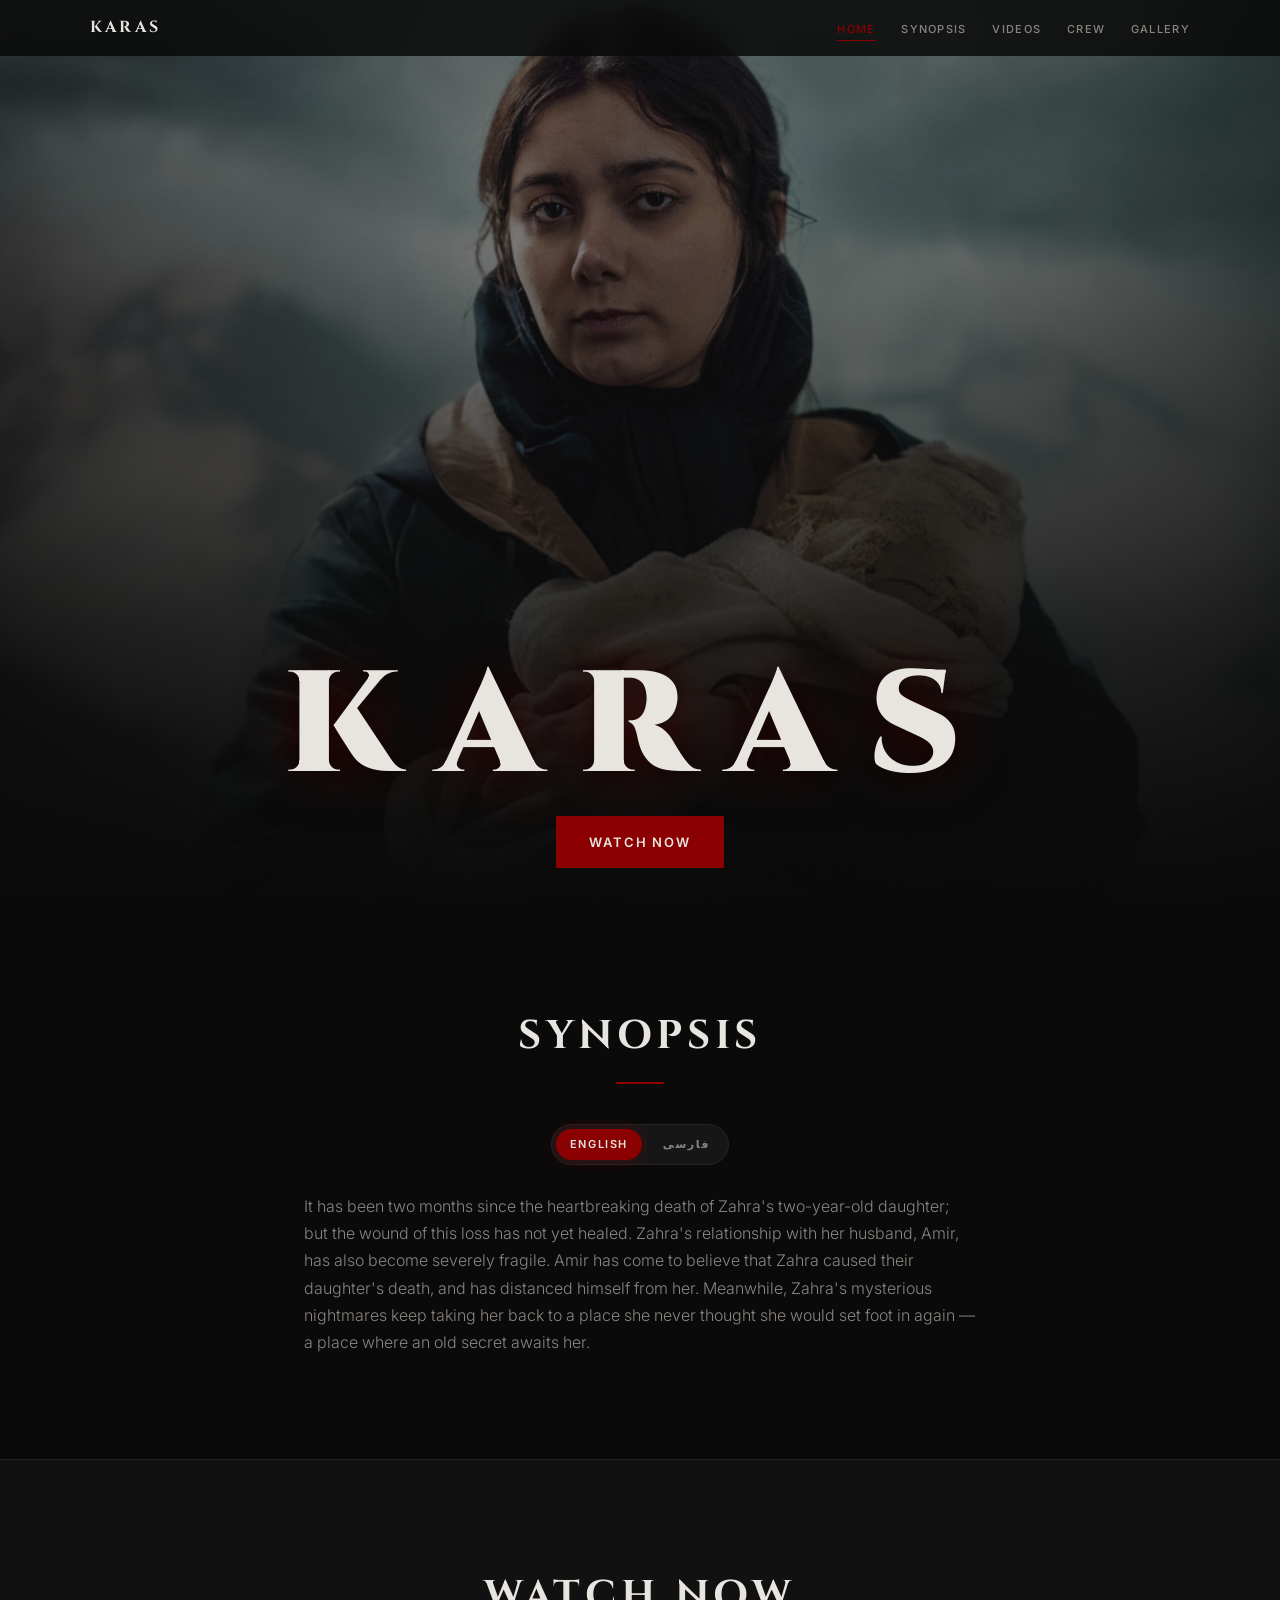
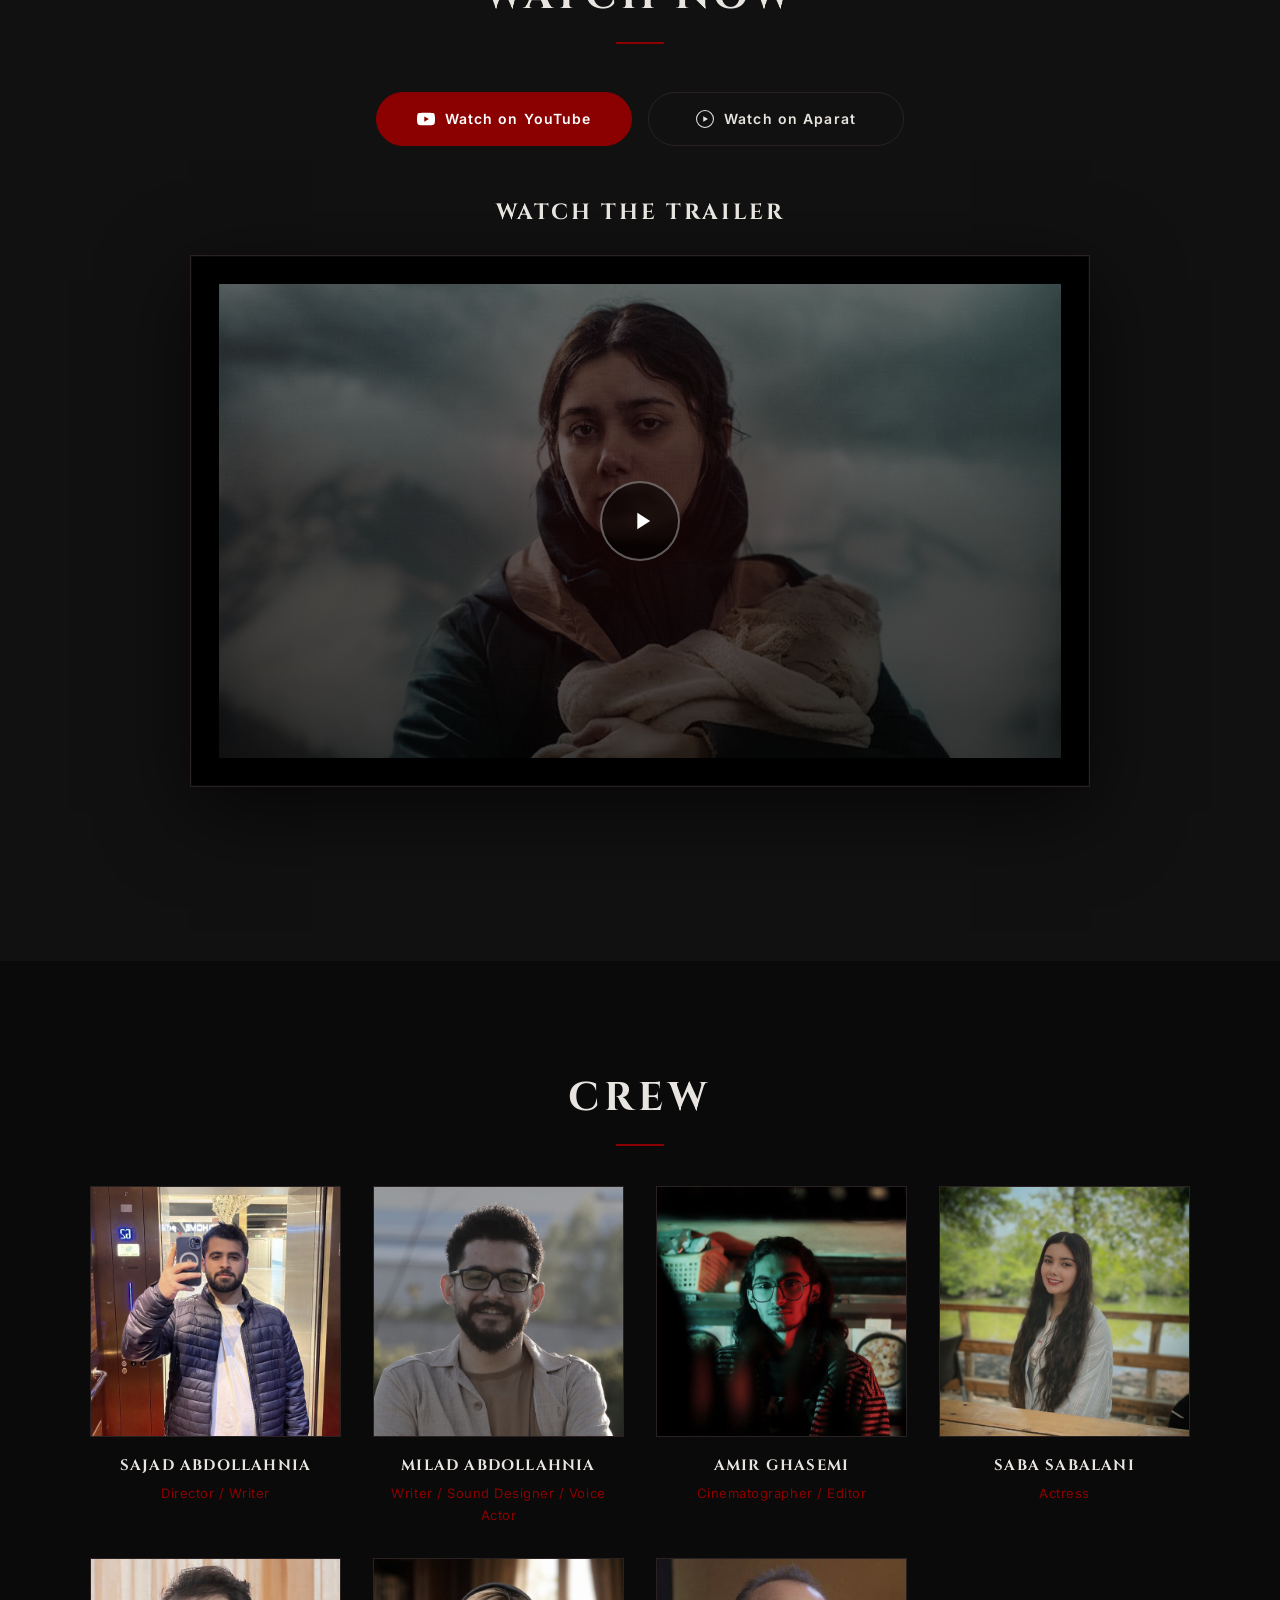
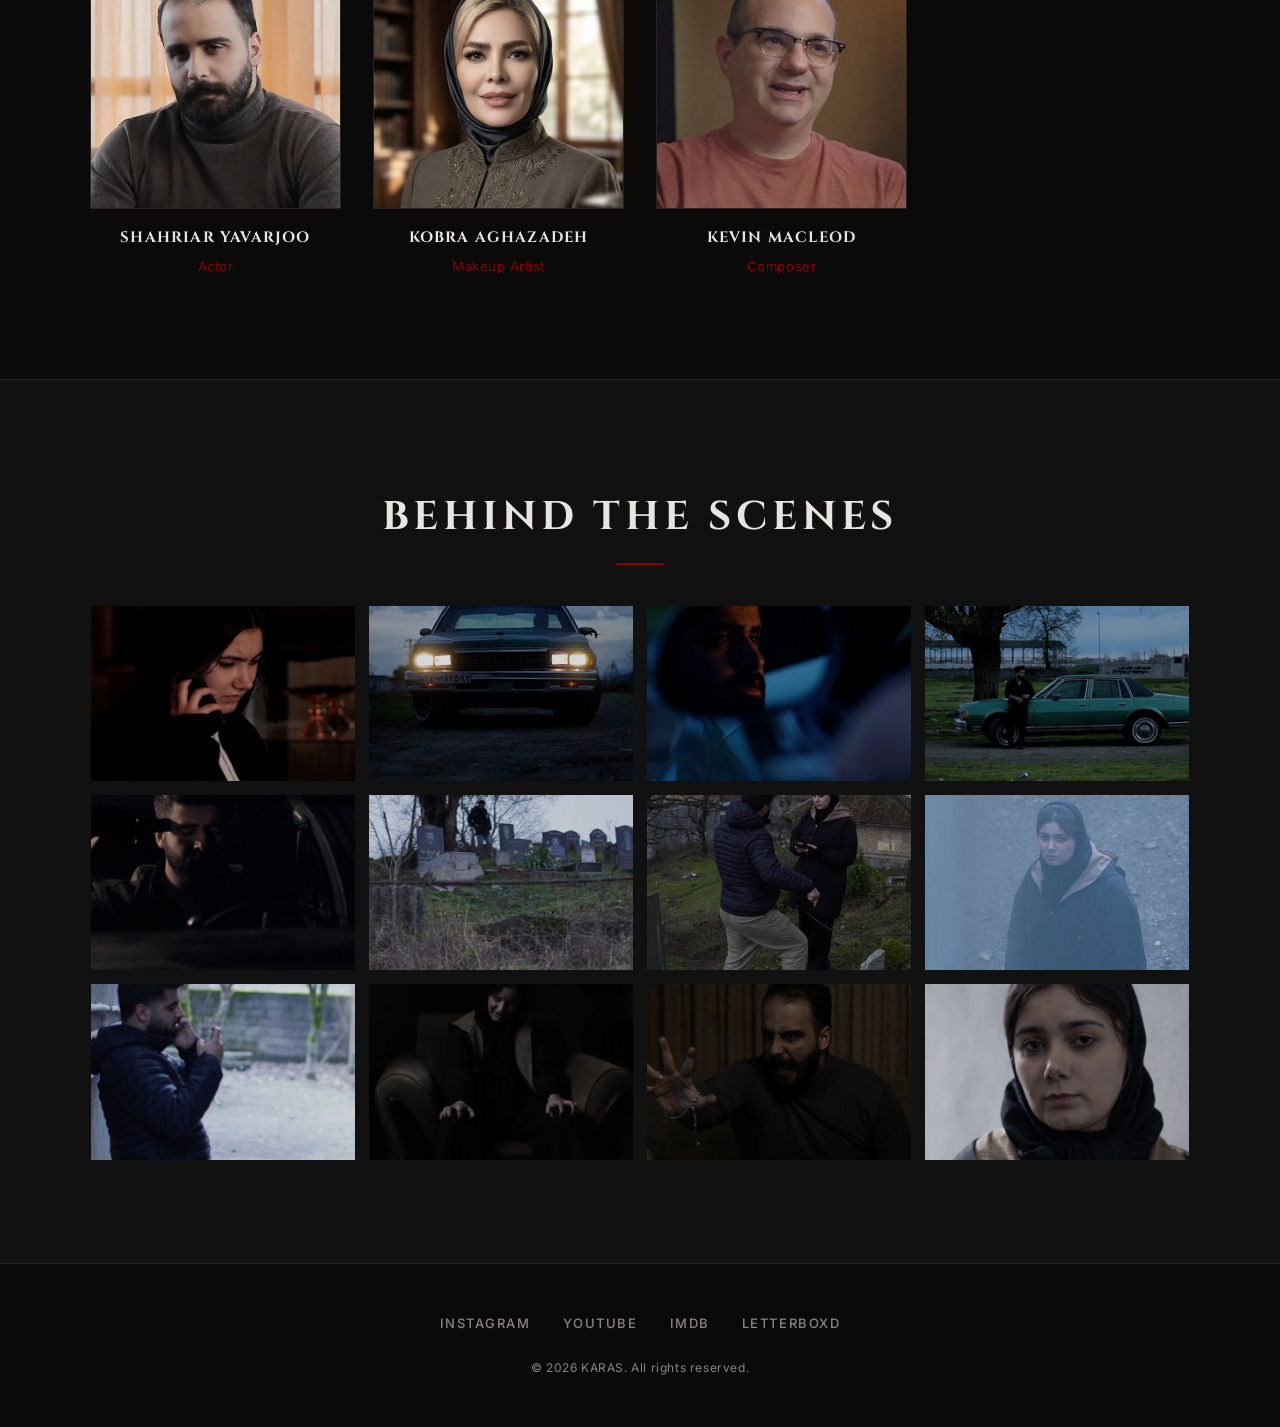
==== commit f37299ab: "add a new trailer placeholder with "watch" buttons" ====
--- a/index.html
+++ b/index.html
@@ -67,30 +67,38 @@
    <!-- ===================== VIDEOS ===================== -->
     <section id="videos" class="section section--videos">
       <div class="container">
-        <h2 class="section__title">Videos</h2>
-        <div class="video-grid">
-
-          <!-- TODO: replace with real trailer embed -->
-          <div class="video-placeholder" role="img" aria-label="Trailer video placeholder">
-            <div class="video-placeholder__inner">
-              <button class="video-placeholder__play" type="button" aria-label="Play Trailer" disabled>
+        <h2 class="section__title">Watch Now</h2>
+
+        <div class="watch-platforms">
+          <div class="watch-platforms__actions">
+            <!-- TODO: replace with real YouTube watch URL -->
+            <a href="#" class="btn btn--platform btn--platform-primary" target="_blank" rel="noopener noreferrer">
+              <svg class="btn__icon" viewBox="0 0 24 24" aria-hidden="true"><path d="M23.5 6.2a3 3 0 0 0-2.1-2.1C19.5 3.6 12 3.6 12 3.6s-7.5 0-9.4.5A3 3 0 0 0 .5 6.2 31 31 0 0 0 0 12a31 31 0 0 0 .5 5.8 3 3 0 0 0 2.1 2.1c1.9.5 9.4.5 9.4.5s7.5 0 9.4-.5a3 3 0 0 0 2.1-2.1A31 31 0 0 0 24 12a31 31 0 0 0-.5-5.8zM9.7 15.5V8.5L15.8 12l-6.1 3.5z"/></svg>
+              Watch on YouTube
+            </a>
+            <!-- TODO: replace with real Aparat watch URL -->
+            <a href="#" class="btn btn--platform btn--platform-ghost" target="_blank" rel="noopener noreferrer">
+              <svg class="btn__icon" viewBox="0 0 24 24" aria-hidden="true"><circle cx="12" cy="12" r="11.3" fill="none" stroke="currentColor" stroke-width="1.4"/><path d="M9.7 15.8V8.2L16 12l-6.3 3.8z"/></svg>
+              Watch on Aparat
+            </a>
+          </div>
+        </div>
+
+        <div class="trailer-screening">
+          <h3 class="watch-platforms__heading">Watch the Trailer</h3>
+          <div class="trailer-screening__stage">
+            <!-- TODO: replace with real YouTube <iframe> embed once trailer is live: https://www.youtube.com/embed/VIDEO_ID -->
+            <div class="trailer-embed trailer-embed--placeholder" role="img" aria-label="Trailer video placeholder">
+              <!-- TODO: replace with real poster still image -->
+              <div class="trailer-embed__still" style="background-image: url('/images/poster/cover-01-crop.jpg');"></div>
+              <div class="trailer-embed__overlay"></div>
+              <button class="trailer-embed__play" type="button" aria-label="Play trailer" disabled>
                 <svg viewBox="0 0 24 24" aria-hidden="true"><path d="M8 5v14l11-7z"/></svg>
               </button>
-              <span class="video-placeholder__label">Trailer</span>
-            </div>
-          </div>
-
-          <!-- TODO: replace with real behind the scenes reel embed -->
-          <div class="video-placeholder" role="img" aria-label="Behind the Scenes Reel video placeholder">
-            <div class="video-placeholder__inner">
-              <button class="video-placeholder__play" type="button" aria-label="Play Behind the Scenes Reel" disabled>
-                <svg viewBox="0 0 24 24" aria-hidden="true"><path d="M8 5v14l11-7z"/></svg>
-              </button>
-              <span class="video-placeholder__label">Behind the Scenes Reel</span>
-            </div>
-          </div>
-
-        </div>
+            </div>
+          </div>
+        </div>
+
       </div>
     </section>
 
--- a/css/style.css
+++ b/css/style.css
@@ -336,6 +336,51 @@
   outline: none;
 }
 
+.btn__icon {
+  width: 1.125rem;
+  height: 1.125rem;
+  fill: currentColor;
+  flex-shrink: 0;
+}
+
+.btn--platform {
+  gap: 0.625rem;
+  min-width: min(100%, 16rem);
+  padding-inline: 1.75rem;
+  border-radius: 999px;
+  letter-spacing: 0.08em;
+  text-transform: none;
+  font-size: 0.875rem;
+}
+
+.btn--platform-primary {
+  color: #fff;
+  background: var(--color-accent);
+  border-color: var(--color-accent);
+}
+
+.btn--platform-primary:hover,
+.btn--platform-primary:focus-visible {
+  background: var(--color-accent-hover);
+  border-color: var(--color-accent-hover);
+  box-shadow: 0 0 24px var(--color-accent-glow);
+  outline: none;
+}
+
+.btn--platform-ghost {
+  color: var(--color-text);
+  background: transparent;
+  border-color: var(--color-border);
+}
+
+.btn--platform-ghost:hover,
+.btn--platform-ghost:focus-visible {
+  color: #fff;
+  border-color: var(--color-text-muted);
+  background: rgba(255, 255, 255, 0.04);
+  outline: none;
+}
+
 /* ===================== HERO ===================== */
 .hero {
   position: relative;
@@ -437,73 +482,112 @@
 }
 
 /* ===================== VIDEOS ===================== */
-.video-grid {
-  display: grid;
-  grid-template-columns: repeat(auto-fit, minmax(min(100%, 480px), 1fr));
-  gap: 2rem;
-}
-
-.video-placeholder {
+.trailer-screening {
+  margin-bottom: clamp(3rem, 6vw, 4.5rem);
+}
+
+.trailer-screening__stage {
+  max-width: 900px;
+  margin-inline: auto;
+  padding: clamp(1rem, 3vw, 1.75rem);
+  background: #000;
+  border: 1px solid var(--color-border);
+  box-shadow:
+    0 0 0 1px rgba(255, 255, 255, 0.03) inset,
+    0 24px 80px rgba(0, 0, 0, 0.65);
+}
+
+.trailer-embed {
+  position: relative;
   aspect-ratio: 16 / 9;
+  overflow: hidden;
   background: var(--color-bg-card);
-  border: 1px solid var(--color-border);
-  position: relative;
-  overflow: hidden;
-}
-
-.video-placeholder::before {
-  content: '';
+}
+
+.trailer-embed__still {
+  position: absolute;
+  inset: 0;
+  background-size: cover;
+  background-position: top;
+  filter: brightness(0.55) saturate(0.85);
+}
+
+.trailer-embed__overlay {
   position: absolute;
   inset: 0;
   background:
-    radial-gradient(circle at center, rgba(139, 0, 0, 0.08) 0%, transparent 70%),
-    repeating-linear-gradient(
-      0deg,
-      transparent,
-      transparent 2px,
-      rgba(255, 255, 255, 0.015) 2px,
-      rgba(255, 255, 255, 0.015) 4px
-    );
-}
-
-.video-placeholder__inner {
-  position: relative;
+    radial-gradient(circle at center, rgba(139, 0, 0, 0.12) 0%, transparent 55%),
+    linear-gradient(to top, rgba(0, 0, 0, 0.55), rgba(0, 0, 0, 0.15));
+}
+
+.trailer-embed__play {
+  position: absolute;
+  top: 50%;
+  left: 50%;
+  transform: translate(-50%, -50%);
   z-index: 1;
-  display: flex;
-  flex-direction: column;
+  width: 5rem;
+  height: 5rem;
+  border-radius: 50%;
+  display: flex;
   align-items: center;
   justify-content: center;
-  height: 100%;
-  gap: 1rem;
-}
-
-.video-placeholder__play {
-  width: 4.5rem;
-  height: 4.5rem;
-  border-radius: 50%;
-  border: 2px solid var(--color-accent);
-  display: flex;
+  color: #fff;
+  background: rgba(0, 0, 0, 0.55);
+  border: 2px solid rgba(255, 255, 255, 0.35);
+  backdrop-filter: blur(4px);
+  transition: background var(--transition), transform var(--transition), box-shadow var(--transition);
+}
+
+.trailer-embed__play svg {
+  width: 1.75rem;
+  height: 1.75rem;
+  fill: currentColor;
+  margin-left: 0.2rem;
+}
+
+.trailer-embed--placeholder:hover .trailer-embed__play {
+  background: rgba(139, 0, 0, 0.65);
+  border-color: rgba(255, 255, 255, 0.5);
+  box-shadow: 0 0 32px var(--color-accent-glow);
+  transform: translate(-50%, -50%) scale(1.05);
+}
+
+.watch-platforms {
+  text-align: center;
+  padding-top: 0.5rem;
+}
+
+.watch-platforms__heading {
+  font-family: var(--font-display);
+  font-size: clamp(1.125rem, 2.5vw, 1.375rem);
+  font-weight: 700;
+  letter-spacing: 0.12em;
+  text-transform: uppercase;
+  color: var(--color-text);
+  margin-bottom: 1.5rem;
+  margin-top: 3rem;
+  text-align: center;
+}
+
+.watch-platforms__actions {
+  display: flex;
+  flex-wrap: wrap;
   align-items: center;
   justify-content: center;
-  color: var(--color-text);
-  background: rgba(139, 0, 0, 0.2);
-  transition: background var(--transition), box-shadow var(--transition), transform var(--transition);
-  opacity: 0.7;
-}
-
-.video-placeholder__play svg {
-  width: 1.5rem;
-  height: 1.5rem;
-  fill: currentColor;
-  margin-left: 0.2rem;
-}
-
-.video-placeholder__label {
-  font-family: var(--font-display);
-  font-size: 0.875rem;
-  letter-spacing: 0.15em;
-  text-transform: uppercase;
-  color: var(--color-text-muted);
+  gap: 1rem;
+}
+
+@media (max-width: 540px) {
+  .watch-platforms__actions {
+    flex-direction: column;
+    width: 100%;
+  }
+
+  .btn--platform {
+    width: 100%;
+    max-width: 20rem;
+  }
 }
 
 /* ===================== CREW ===================== */
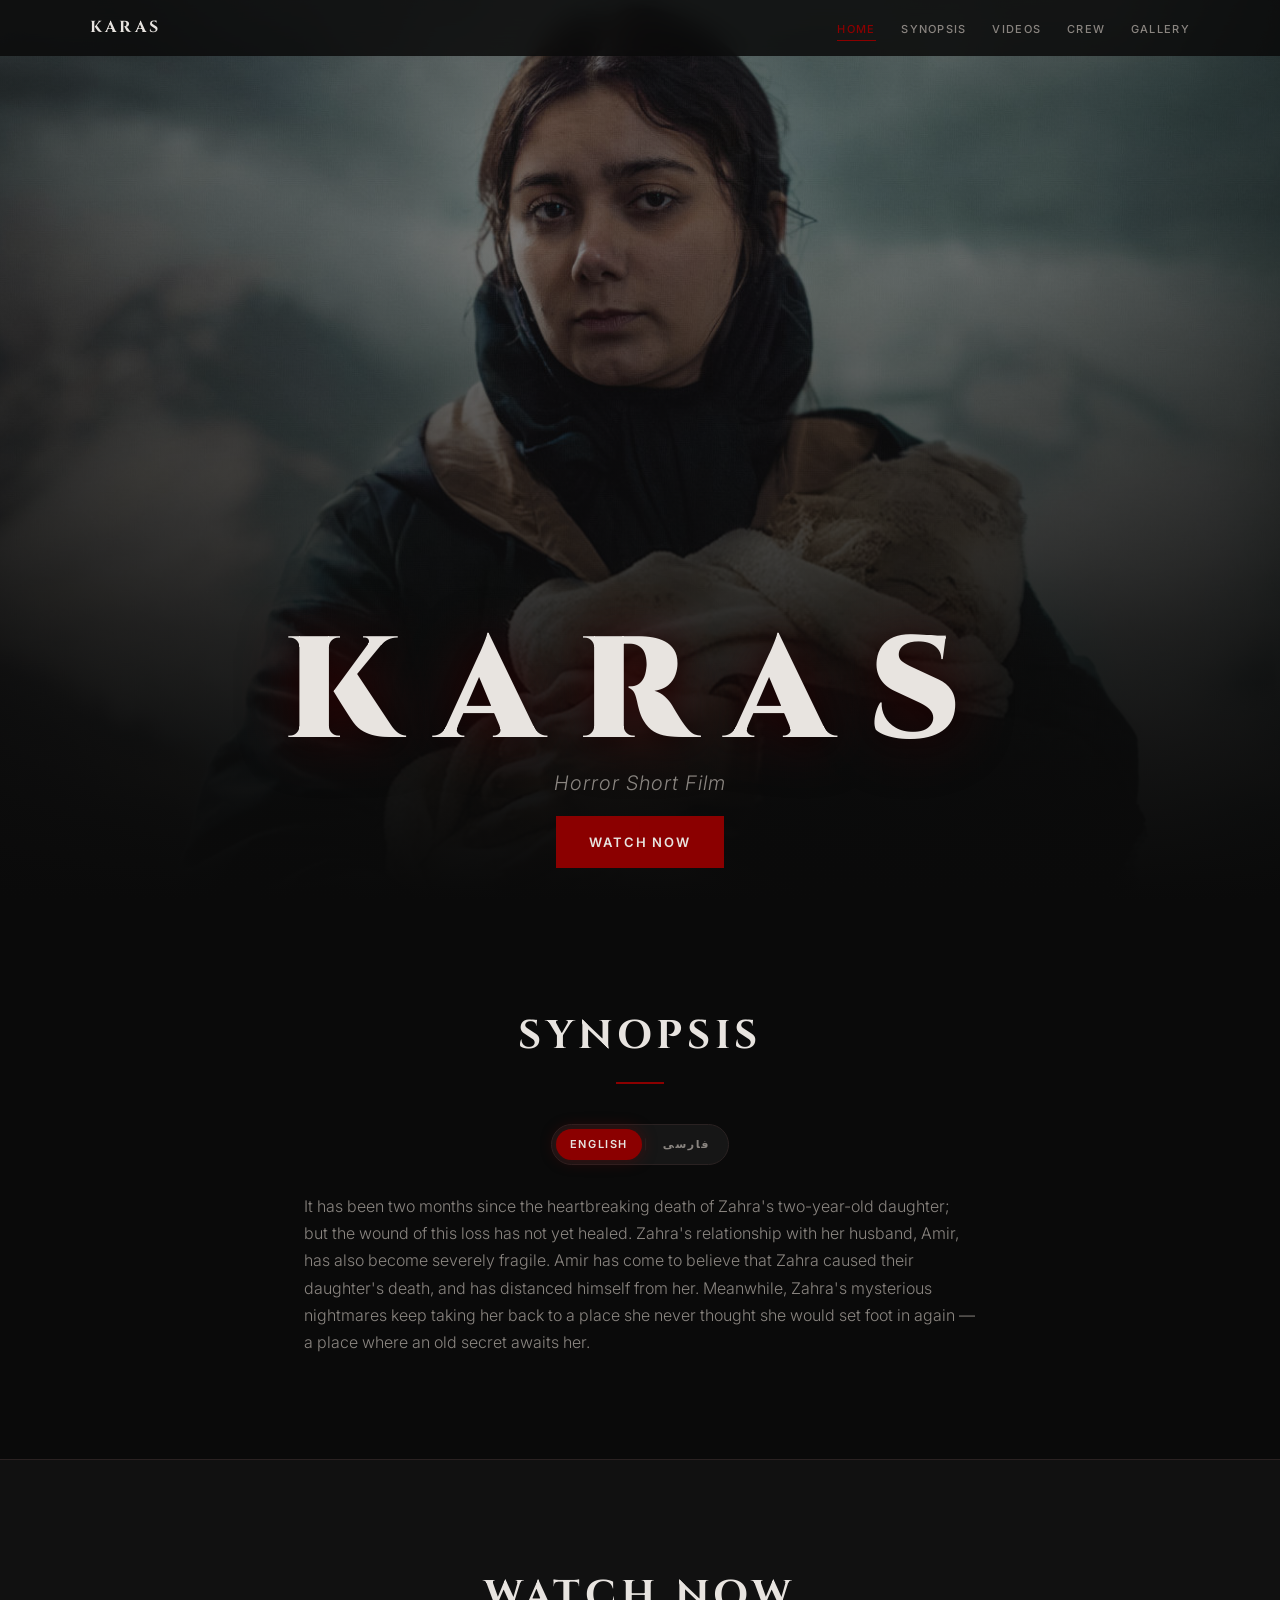
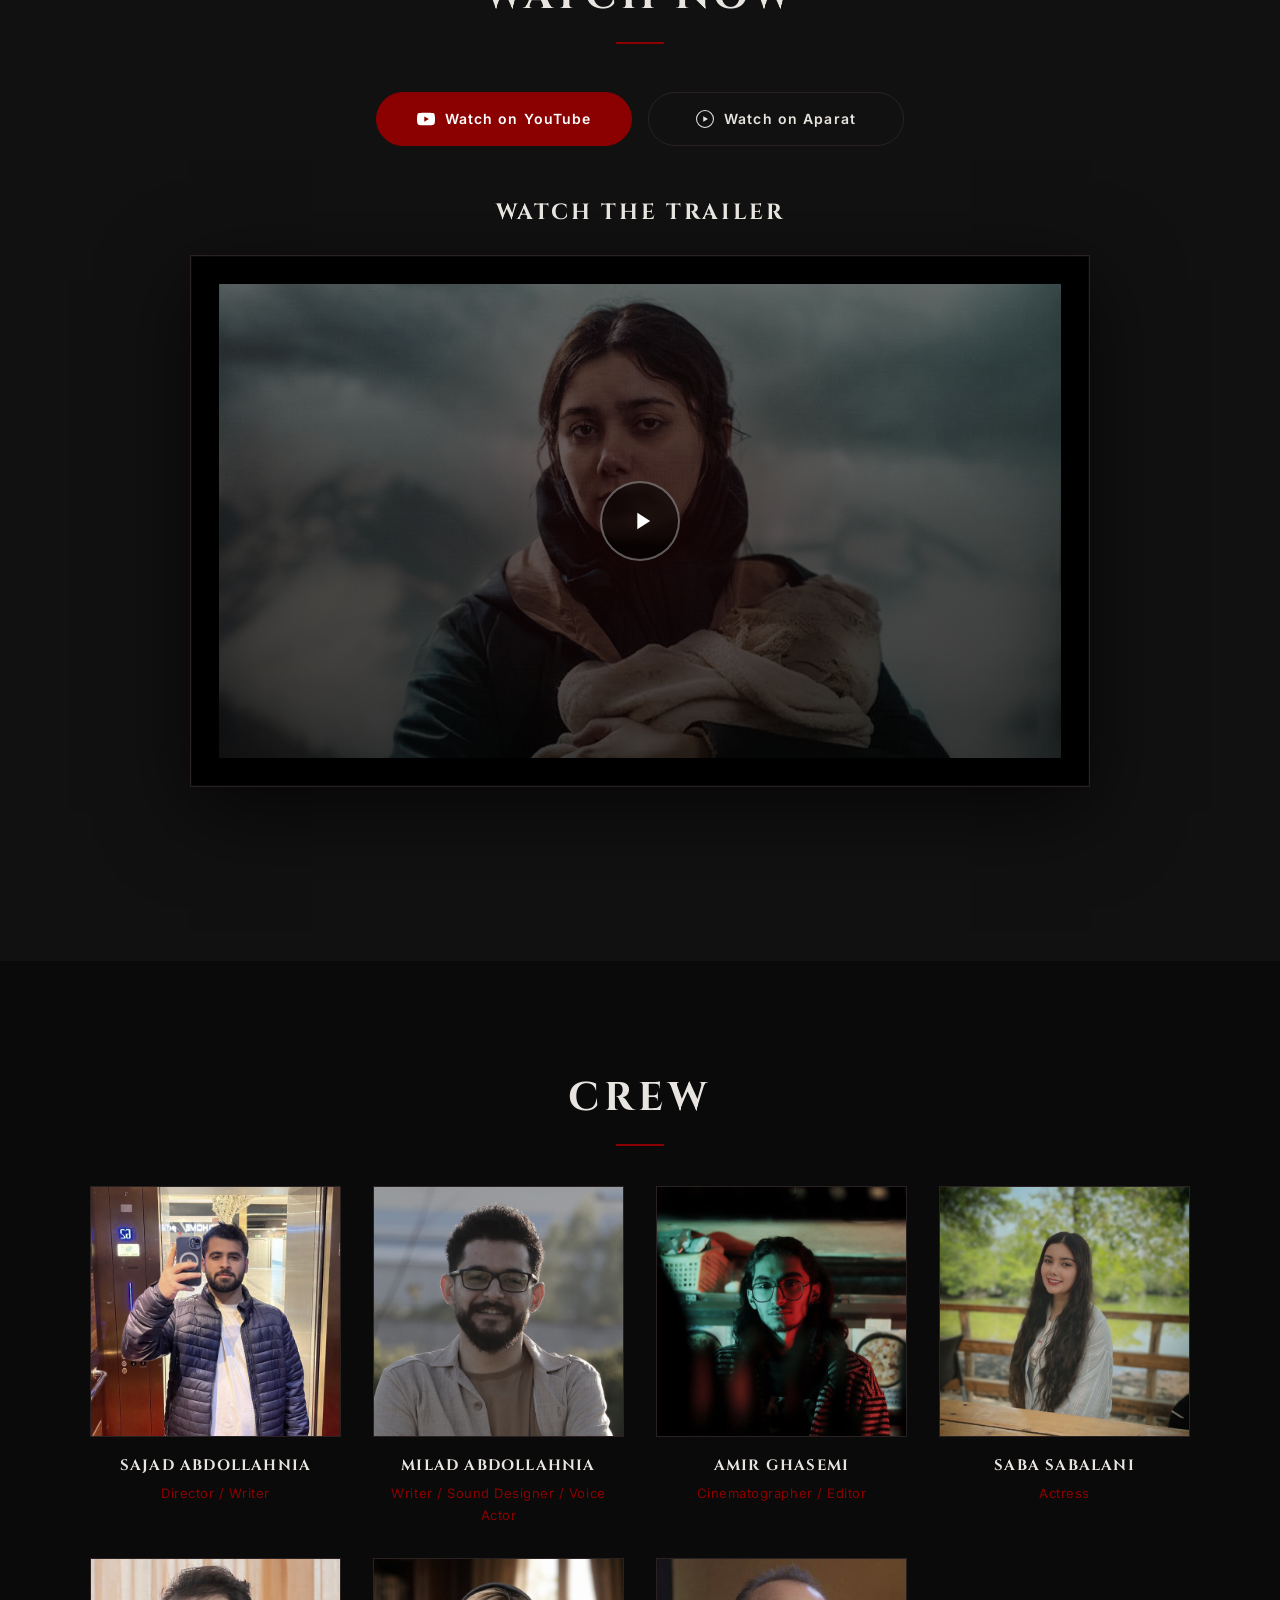
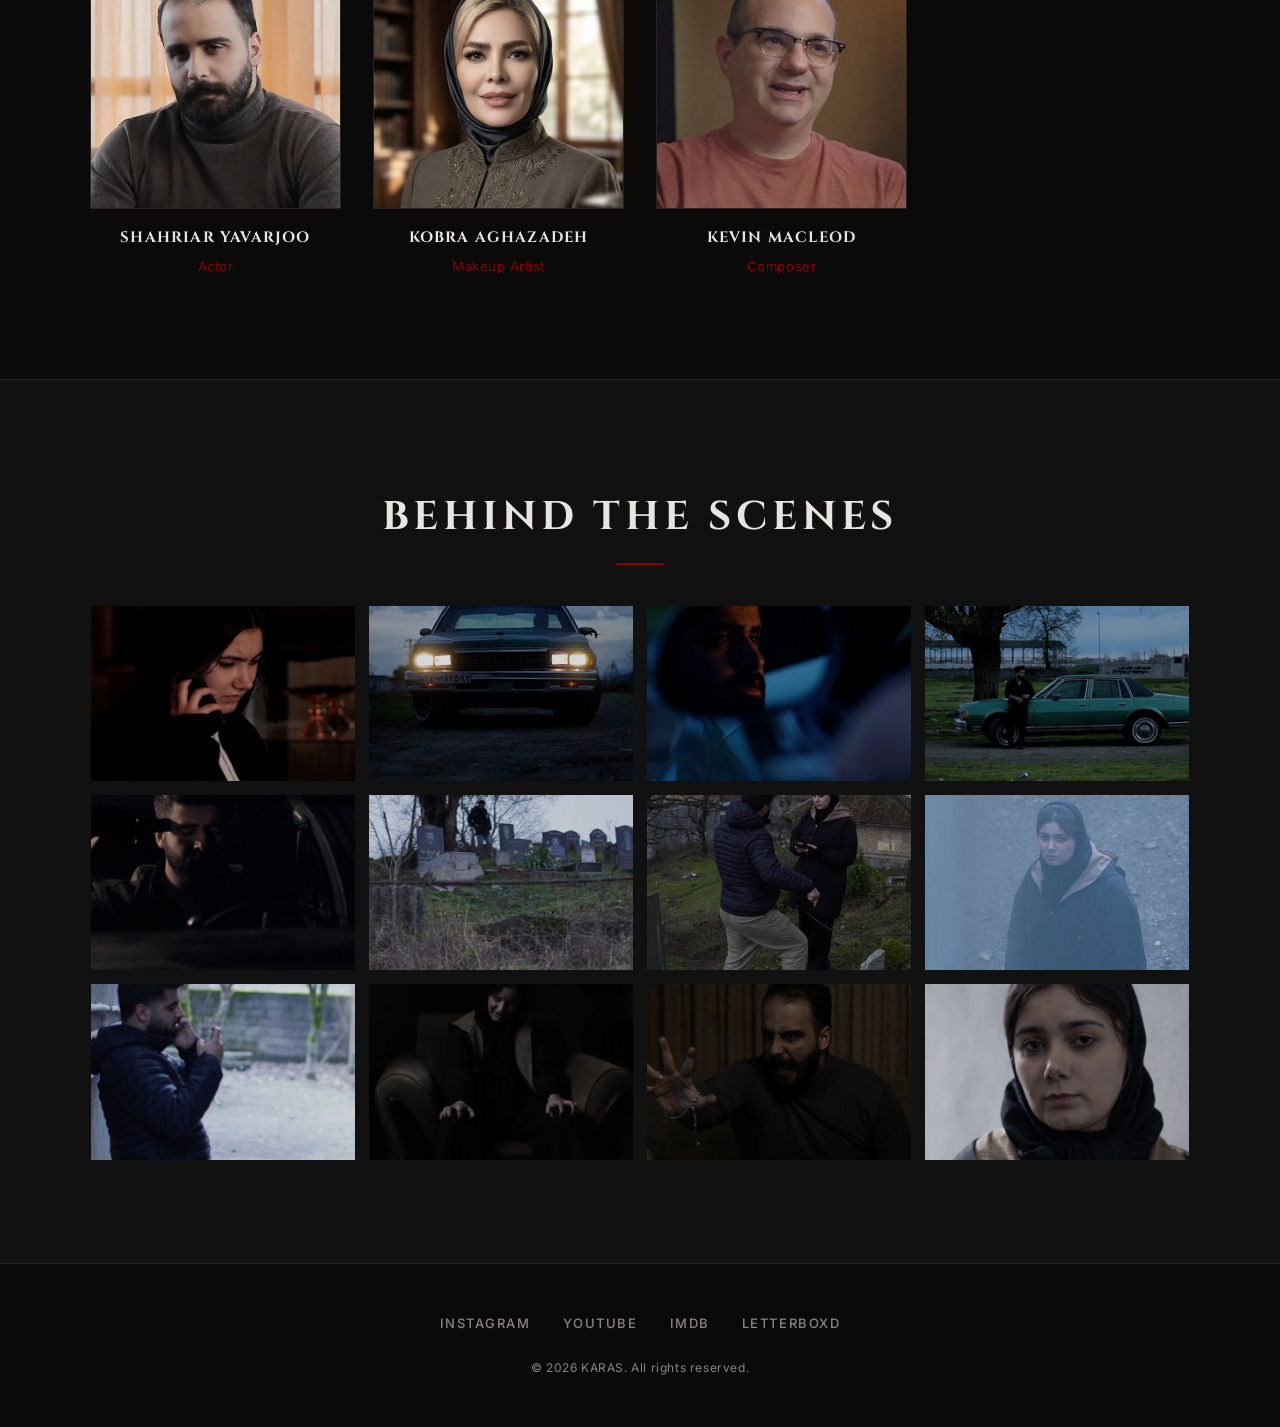
==== commit f1adcb63: "add tagline for hero" ====
--- a/index.html
+++ b/index.html
@@ -27,12 +27,11 @@
 
   <!-- ===================== HERO ===================== -->
   <header id="hero" class="hero">
-    <!-- TODO: replace with real poster background image -->
     <div class="hero__bg" style="background-image: url('/images/poster/cover-01-crop.jpg');"></div>
     <div class="hero__overlay"></div>
     <div class="hero__content">
       <h1 class="hero__title">KARAS</h1>
-      <!-- TODO: replace with real tagline -->
+      <p class="hero__tagline">Horror Short Film</p>
       <a href="#videos" class="btn btn--primary hero__cta">Watch Now</a>
     </div>
     <div class="hero__scroll-hint" aria-hidden="true">
--- a/css/style.css
+++ b/css/style.css
@@ -424,7 +424,6 @@
   line-height: 1;
   color: var(--color-text);
   text-shadow: 0 0 60px var(--color-accent-glow), 0 4px 30px rgba(0, 0, 0, 0.8);
-  margin-bottom: 1rem;
 }
 
 .hero__tagline {
@@ -433,7 +432,7 @@
   font-style: italic;
   color: var(--color-text-muted);
   letter-spacing: 0.05em;
-  margin-bottom: 2.5rem;
+  margin-bottom: 1rem;
 }
 
 .hero__cta {
@@ -830,6 +829,11 @@
 
   .hero__title {
     letter-spacing: 0.15em;
+    margin-bottom: 1rem;
+  }
+
+  .hero__tagline {
+    margin-bottom: 2.5rem;
   }
 
   .crew-grid {
